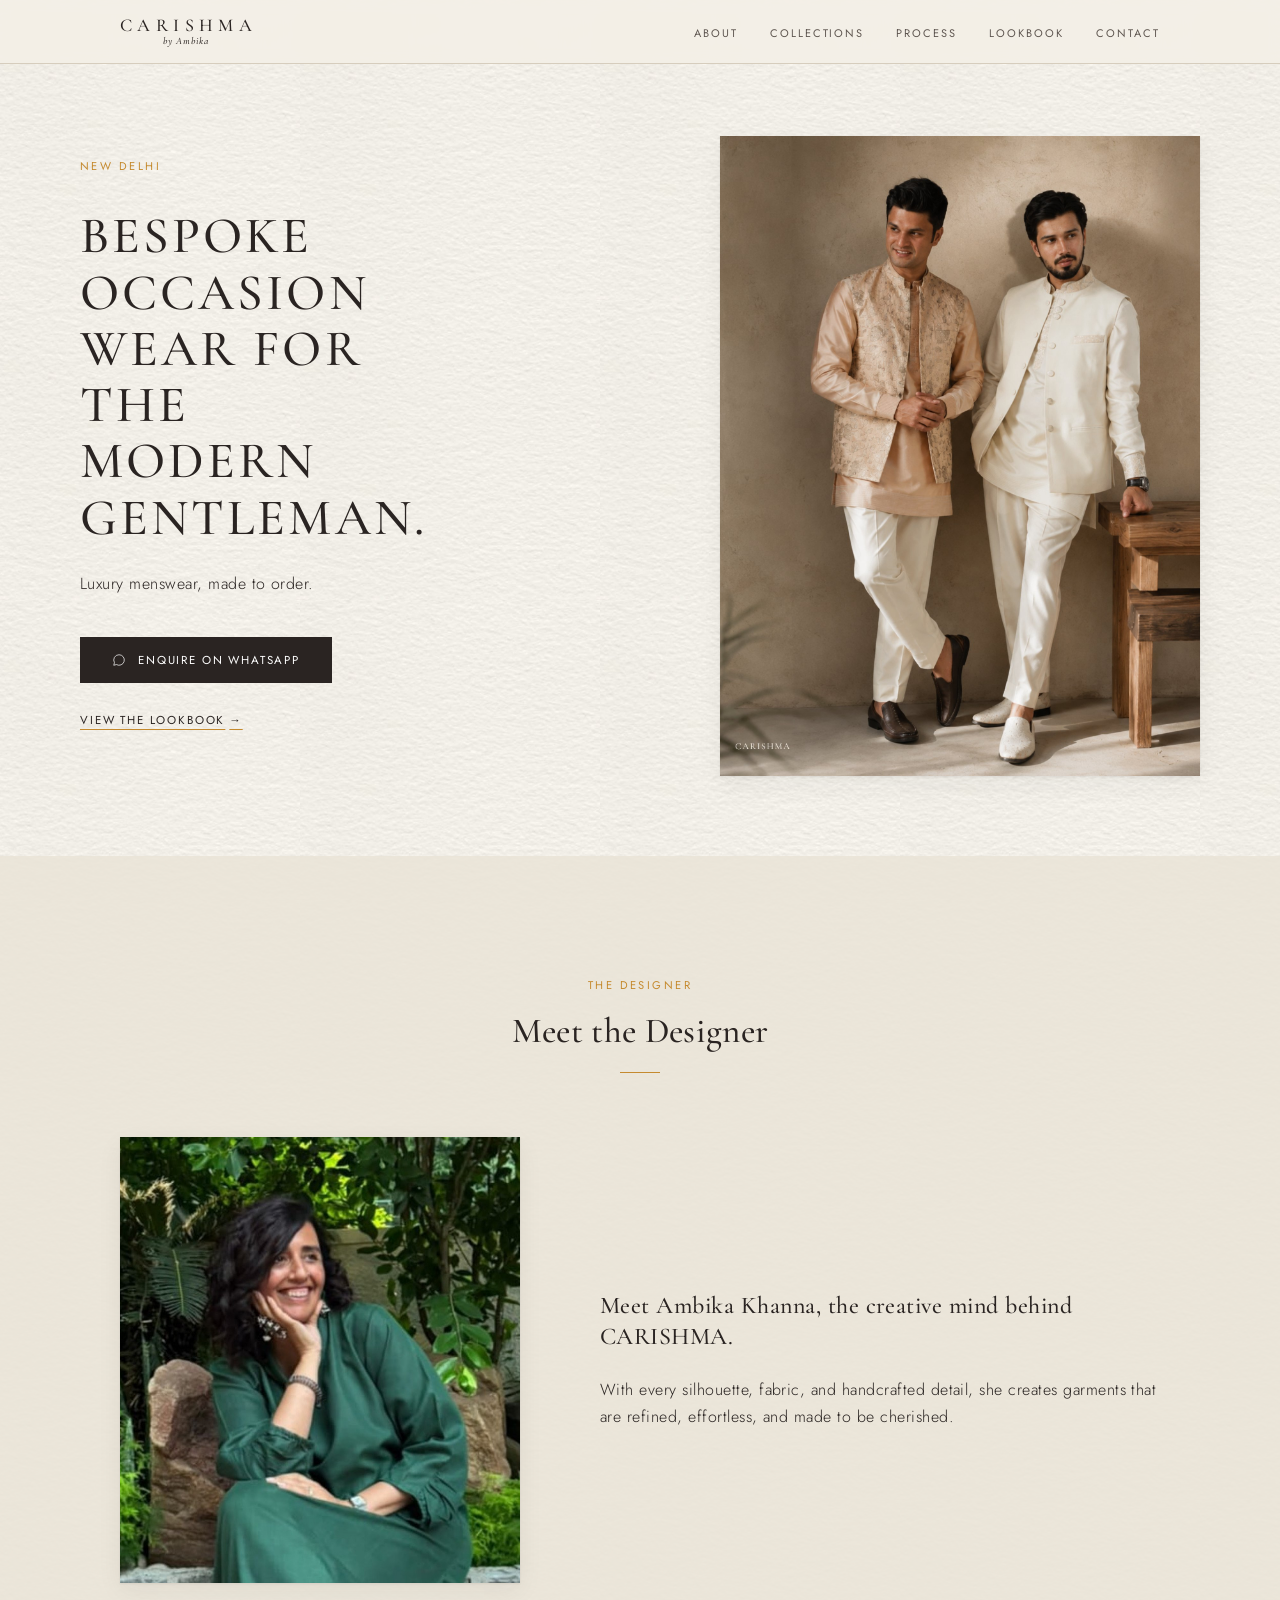
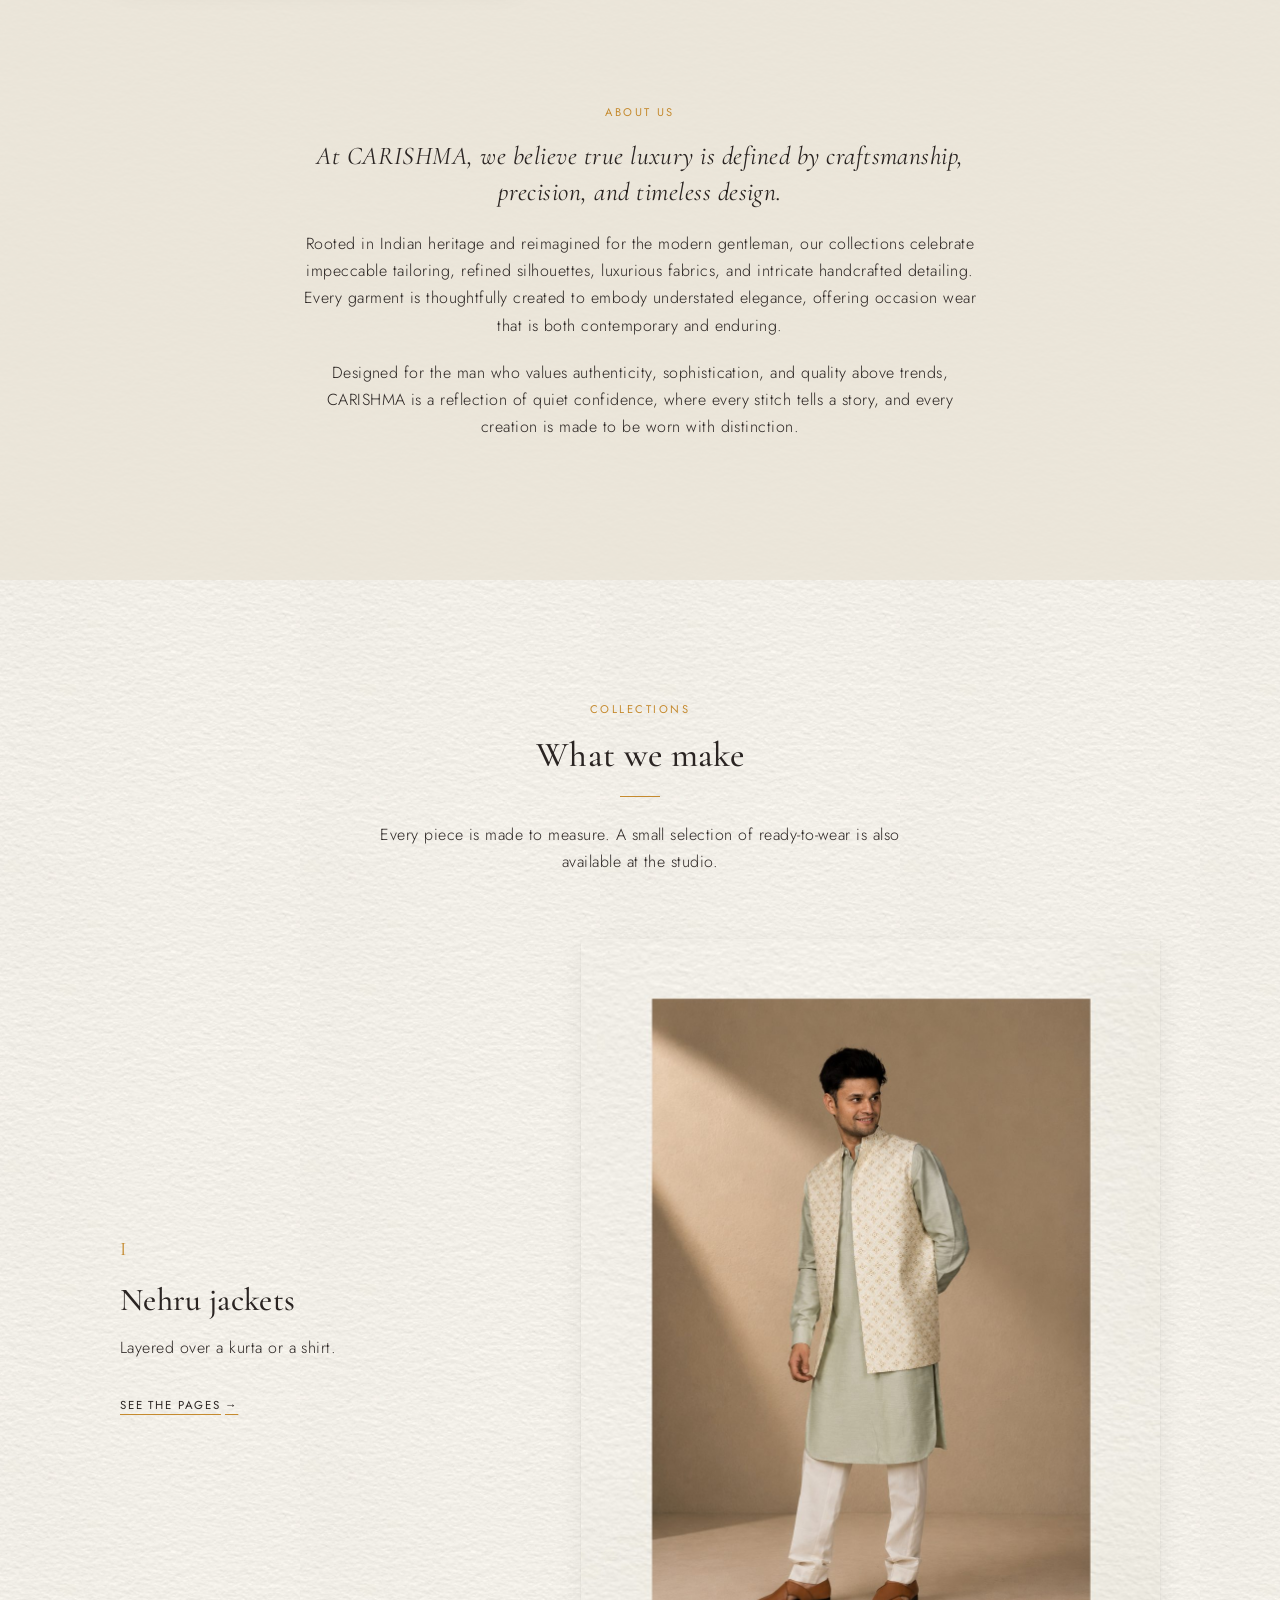
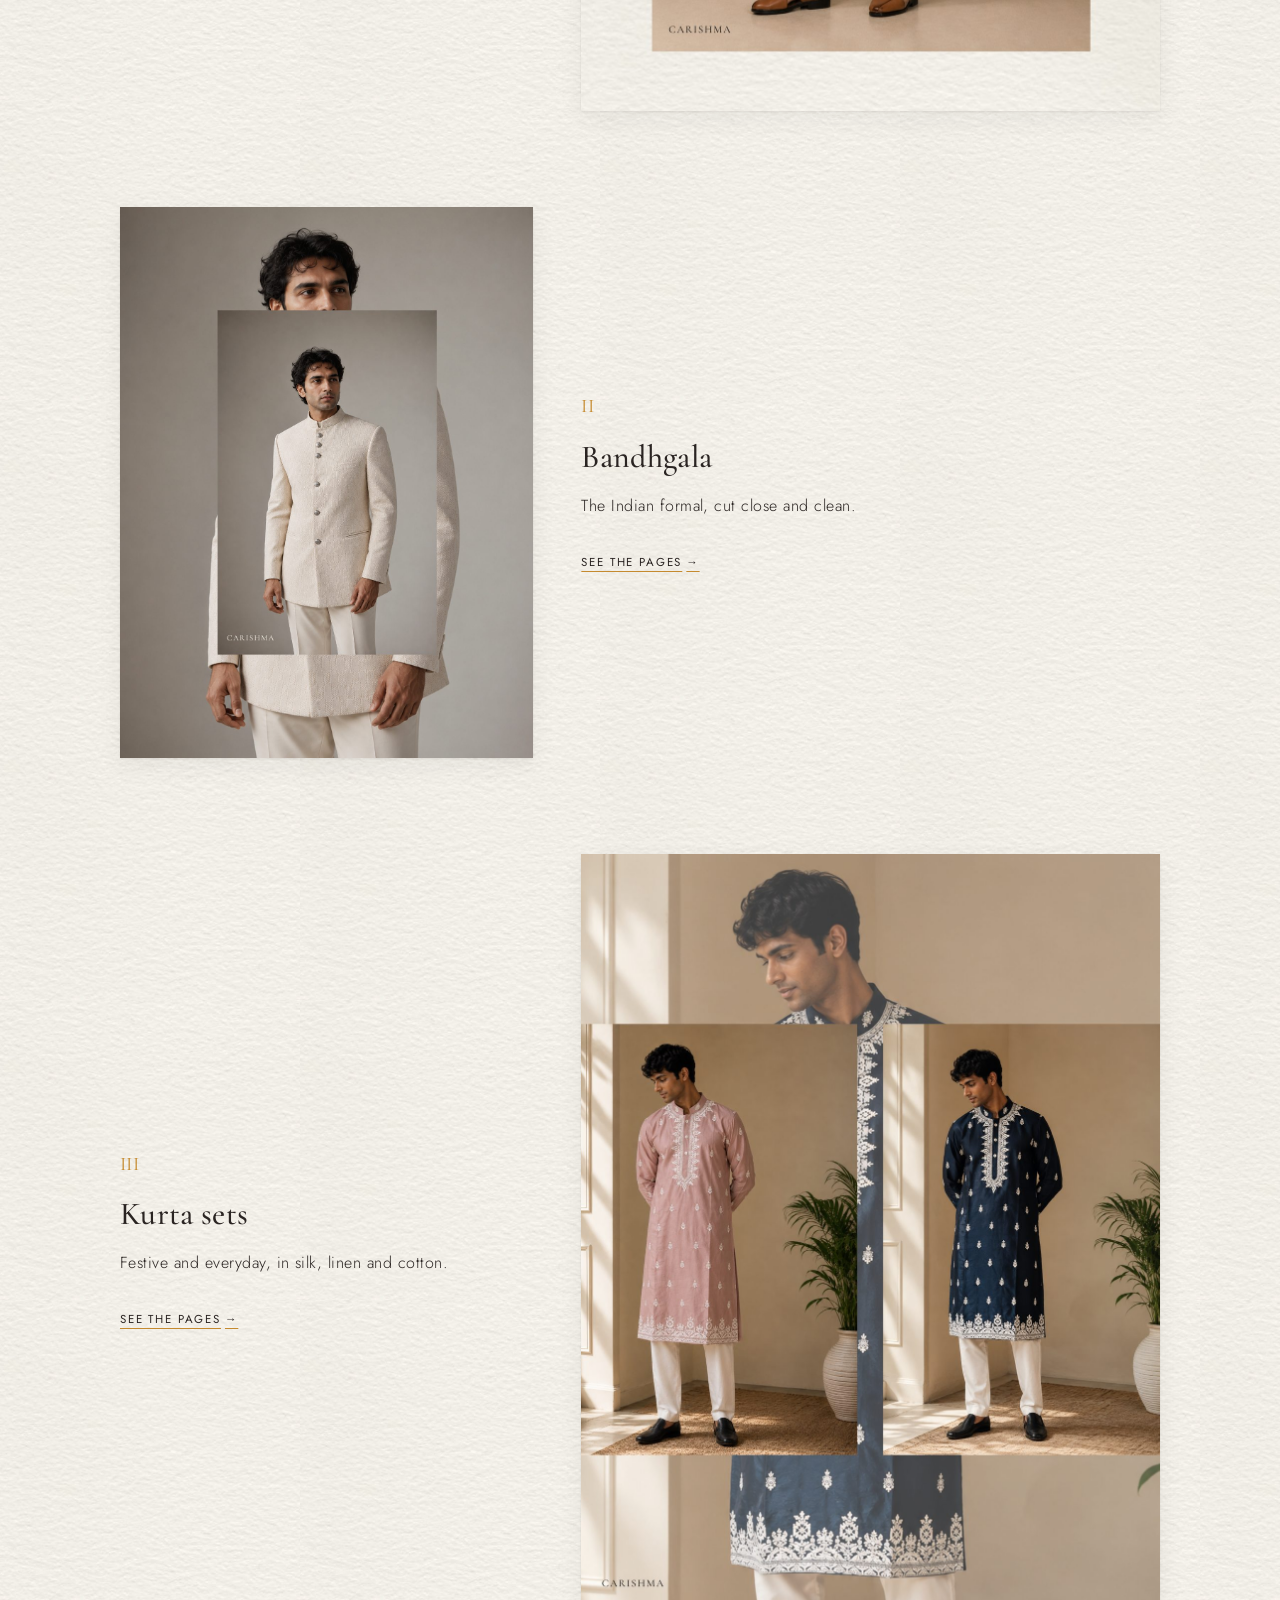
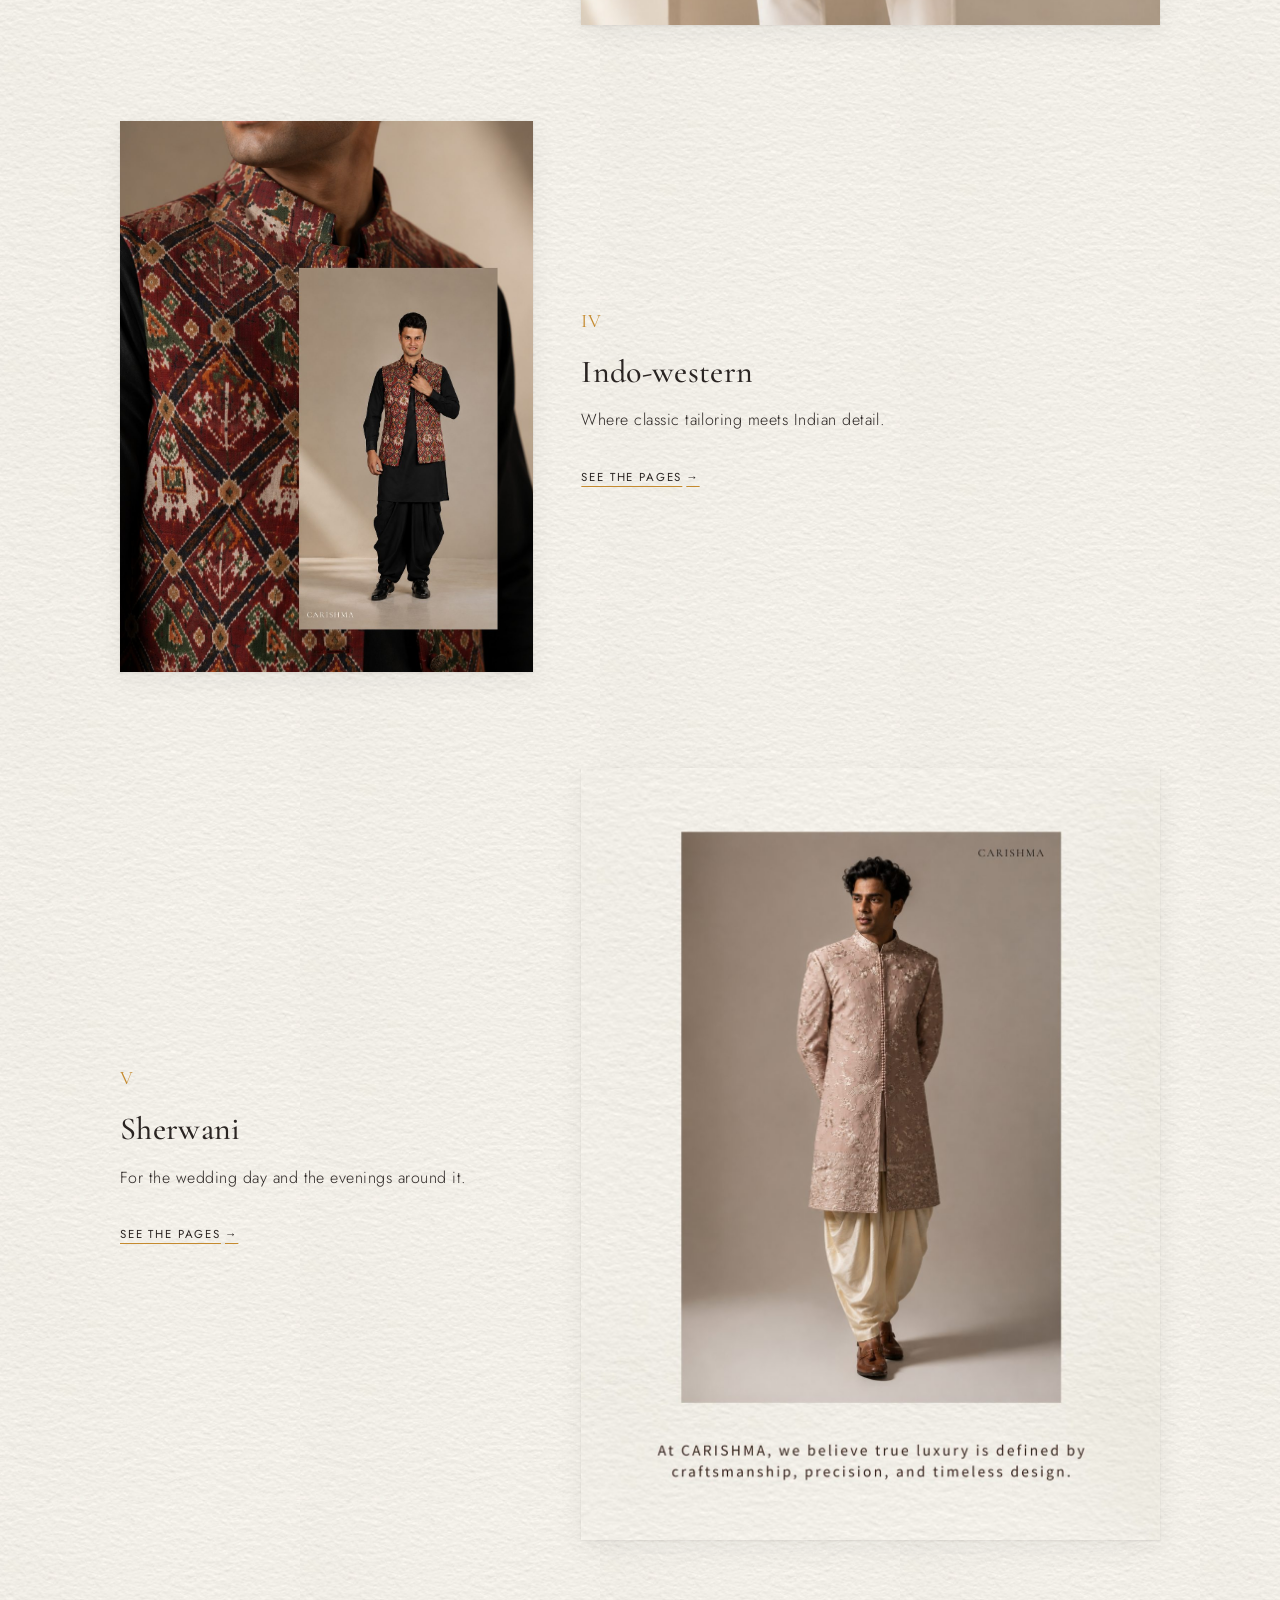
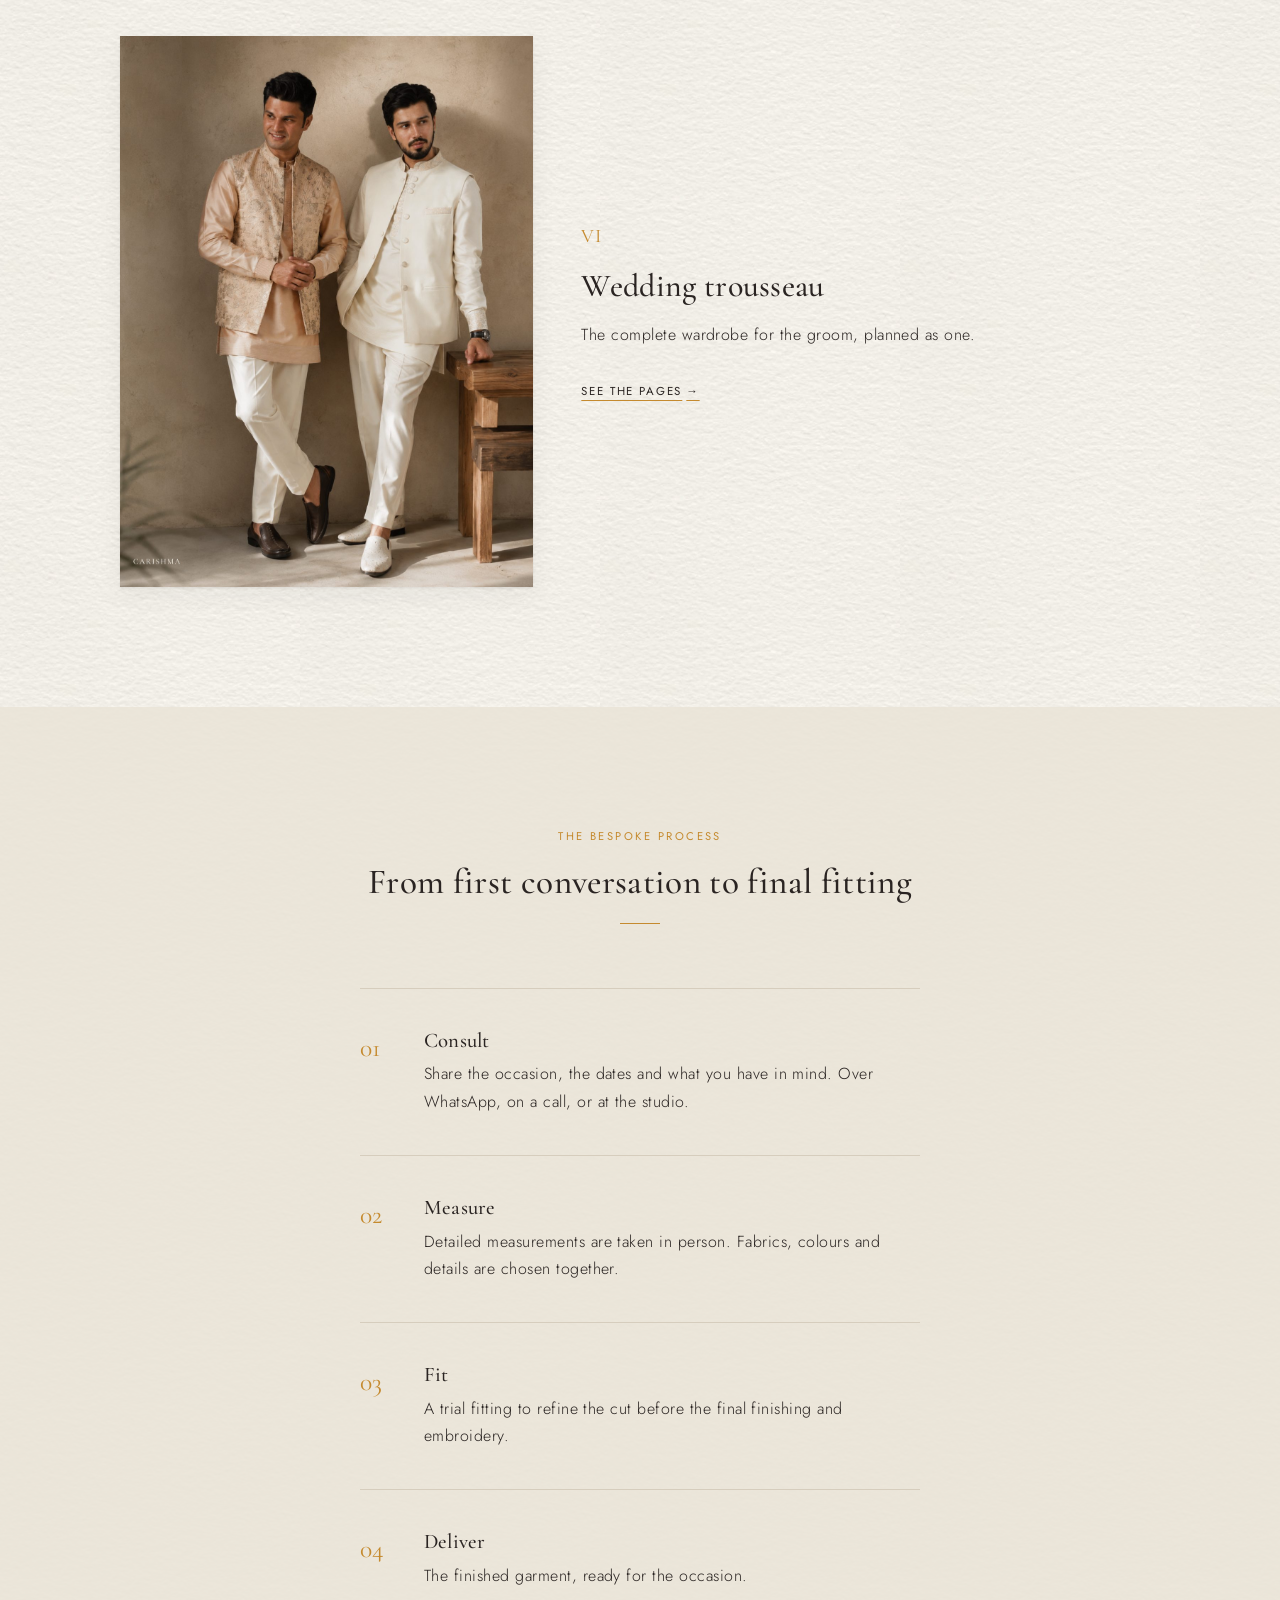
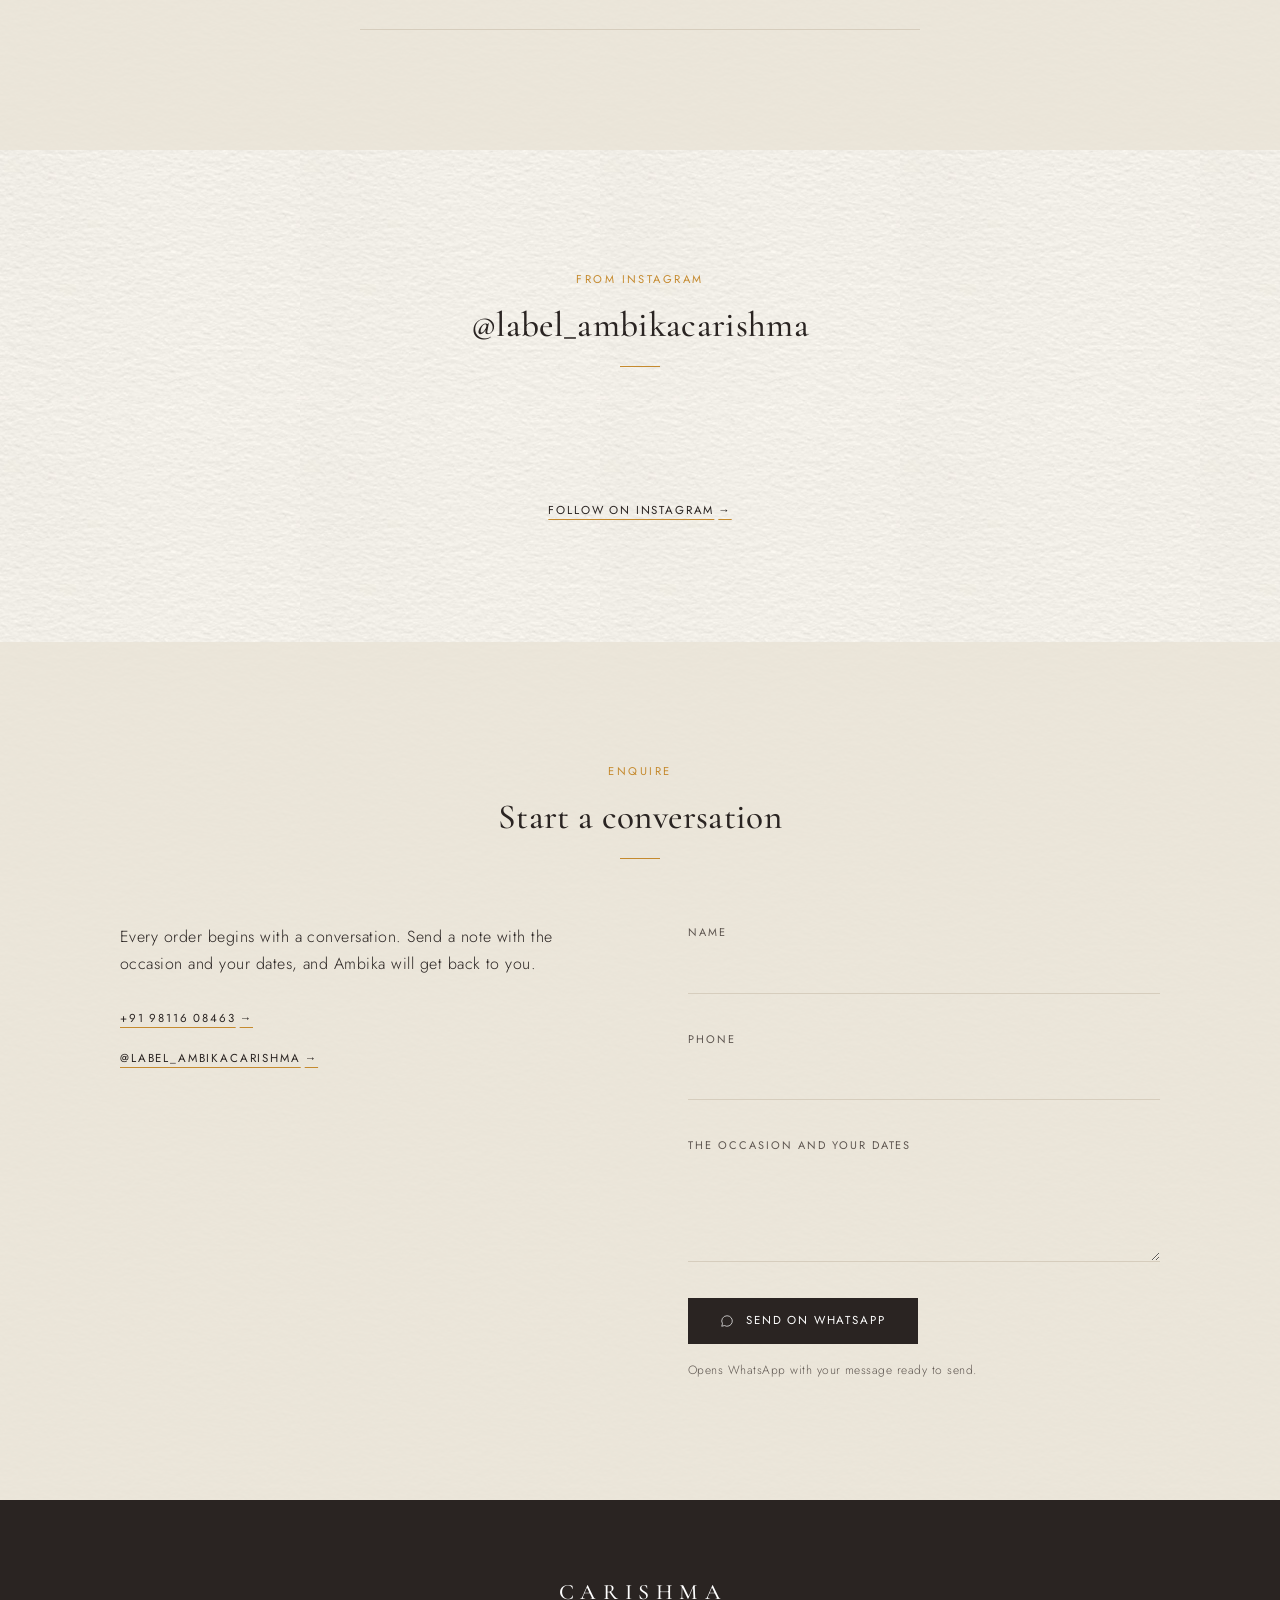
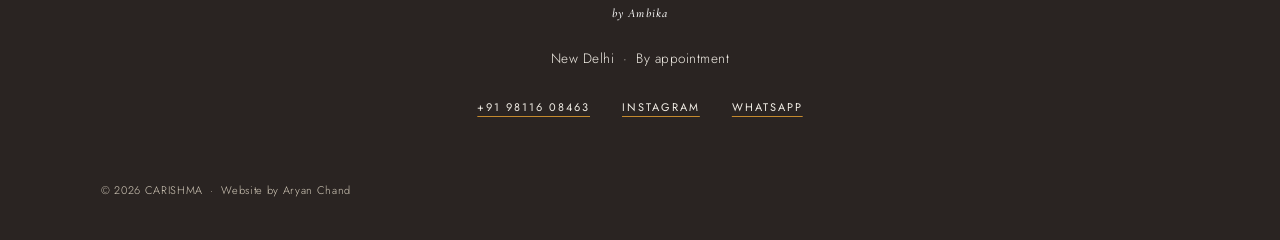
==== index.html @ bf67cc85 "Build CARISHMA site: home, wedding catalogue lookbook, styles, scripts and assets" ====
<!DOCTYPE html>
<html lang="en">
<head>
  <meta charset="UTF-8">
  <meta name="viewport" content="width=device-width, initial-scale=1">
  <title>CARISHMA | Bespoke Indian menswear, New Delhi</title>
  <meta name="description" content="CARISHMA by Ambika Khanna. Bespoke occasion wear for the modern gentleman, made to order in New Delhi. Sherwanis, bandhgalas, kurta sets, Nehru jackets and wedding trousseau.">
  <link rel="icon" type="image/svg+xml" href="assets/favicon.svg">
  <link rel="preconnect" href="https://fonts.googleapis.com">
  <link rel="preconnect" href="https://fonts.gstatic.com" crossorigin>
  <link href="https://fonts.googleapis.com/css2?family=Cormorant+Garamond:ital,wght@0,400;0,500;1,400;1,500&family=Jost:wght@300;400;500&display=swap" rel="stylesheet">
  <link rel="stylesheet" href="css/style.css">
</head>
<body>

  <a class="skip-link" href="#main">Skip to content</a>

  <header id="site-header">
    <div class="container header__inner">
      <a class="wordmark header__wordmark" href="index.html" aria-label="CARISHMA by Ambika, home">
        <span class="wordmark__name">Carishma</span>
        <span class="wordmark__by">by Ambika</span>
      </a>
      <button class="nav__toggle" type="button" aria-expanded="false" aria-controls="nav-menu">Menu</button>
      <nav id="nav-menu" aria-label="Site">
        <ul class="nav__list">
          <li><a href="#about">About</a></li>
          <li><a href="#collections">Collections</a></li>
          <li><a href="#process">Process</a></li>
          <li><a href="lookbook.html">Lookbook</a></li>
          <li><a href="#enquire">Contact</a></li>
        </ul>
      </nav>
    </div>
  </header>

  <main id="main">

    <!-- Hero -->
    <section id="top" class="container hero">
      <div class="hero__text">
        <span class="label hero__label">New Delhi</span>
        <h1>Bespoke occasion wear for the modern gentleman.</h1>
        <p class="hero__sub">Luxury menswear, made to order.</p>
        <div class="hero__actions">
          <a class="btn" href="https://wa.me/919811608463?text=Hello%20Ambika%2C%20I%27d%20like%20to%20enquire%20about%20a%20bespoke%20order." target="_blank" rel="noopener">
            <svg viewBox="0 0 24 24" aria-hidden="true"><path d="M12 3a9 9 0 0 0-7.8 13.5L3 21l4.6-1.2A9 9 0 1 0 12 3z"/></svg>
            Enquire on WhatsApp
          </a>
          <a class="link" href="lookbook.html">View the lookbook</a>
        </div>
      </div>
      <div class="hero__figure">
        <div class="frame">
          <img src="assets/hero-candidate-12.jpg" width="1545" height="2000" alt="Two men in ivory and beige bandhgala sets against a plaster wall" fetchpriority="high">
        </div>
      </div>
    </section>

    <!-- About -->
    <section id="about" class="section section--alt">
      <div class="container">
        <div class="section__head" data-reveal>
          <span class="label">The Designer</span>
          <h2>Meet the Designer</h2>
        </div>
        <div class="about" data-reveal>
          <div class="frame about__portrait">
            <img src="assets/designer.jpg" width="787" height="879" alt="Ambika Khanna, designer and founder of CARISHMA">
          </div>
          <div class="about__text">
            <p class="about__lead">Meet Ambika Khanna, the creative mind behind CARISHMA.</p>
            <p>With every silhouette, fabric, and handcrafted detail, she creates garments that are refined, effortless, and made to be cherished.</p>
          </div>
        </div>
        <div class="about-us" data-reveal>
          <span class="label">About Us</span>
          <p class="motto">At CARISHMA, we believe true luxury is defined by craftsmanship, precision, and timeless design.</p>
          <p>Rooted in Indian heritage and reimagined for the modern gentleman, our collections celebrate impeccable tailoring, refined silhouettes, luxurious fabrics, and intricate handcrafted detailing. Every garment is thoughtfully created to embody understated elegance, offering occasion wear that is both contemporary and enduring.</p>
          <p>Designed for the man who values authenticity, sophistication, and quality above trends, CARISHMA is a reflection of quiet confidence, where every stitch tells a story, and every creation is made to be worn with distinction.</p>
        </div>
      </div>
    </section>

    <!-- Collections -->
    <section id="collections" class="section">
      <div class="container">
        <div class="section__head" data-reveal>
          <span class="label">Collections</span>
          <h2>What we make</h2>
          <p>Every piece is made to measure. A small selection of ready-to-wear is also available at the studio.</p>
        </div>
        <div class="collections">

          <article class="collection" data-reveal>
            <div class="collection__text">
              <span class="collection__numeral" aria-hidden="true">I</span>
              <h3>Nehru jackets</h3>
              <p>Layered over a kurta or a shirt.</p>
              <a class="link" href="lookbook.html#page-21">See the pages</a>
            </div>
            <a class="collection__figure frame" href="lookbook.html#page-21" tabindex="-1" aria-hidden="true">
              <img src="assets/catalogue/page-21.jpg" srcset="assets/catalogue/page-21-sm.jpg 600w, assets/catalogue/page-21.jpg 1200w" sizes="(max-width: 720px) 100vw, 640px" width="1200" height="1553" alt="Ivory printed Nehru jacket over sage kurta" loading="lazy">
            </a>
          </article>

          <article class="collection" data-reveal>
            <div class="collection__text">
              <span class="collection__numeral" aria-hidden="true">II</span>
              <h3>Bandhgala</h3>
              <p>The Indian formal, cut close and clean.</p>
              <a class="link" href="lookbook.html#page-04">See the pages</a>
            </div>
            <a class="collection__figure frame" href="lookbook.html#page-04" tabindex="-1" aria-hidden="true">
              <img src="assets/catalogue/page-04.jpg" srcset="assets/catalogue/page-04-sm.jpg 600w, assets/catalogue/page-04.jpg 1200w" sizes="(max-width: 720px) 100vw, 640px" width="1200" height="1553" alt="Ivory textured bandhgala with ivory trousers" loading="lazy">
            </a>
          </article>

          <article class="collection" data-reveal>
            <div class="collection__text">
              <span class="collection__numeral" aria-hidden="true">III</span>
              <h3>Kurta sets</h3>
              <p>Festive and everyday, in silk, linen and cotton.</p>
              <a class="link" href="lookbook.html#page-20">See the pages</a>
            </div>
            <a class="collection__figure frame" href="lookbook.html#page-20" tabindex="-1" aria-hidden="true">
              <img src="assets/catalogue/page-20.jpg" srcset="assets/catalogue/page-20-sm.jpg 600w, assets/catalogue/page-20.jpg 1200w" sizes="(max-width: 720px) 100vw, 640px" width="1200" height="1553" alt="Rose and navy kurtas with white threadwork embroidery" loading="lazy">
            </a>
          </article>

          <article class="collection" data-reveal>
            <div class="collection__text">
              <span class="collection__numeral" aria-hidden="true">IV</span>
              <h3>Indo-western</h3>
              <p>Where classic tailoring meets Indian detail.</p>
              <a class="link" href="lookbook.html#page-08">See the pages</a>
            </div>
            <a class="collection__figure frame" href="lookbook.html#page-08" tabindex="-1" aria-hidden="true">
              <img src="assets/catalogue/page-08.jpg" srcset="assets/catalogue/page-08-sm.jpg 600w, assets/catalogue/page-08.jpg 1200w" sizes="(max-width: 720px) 100vw, 640px" width="1200" height="1553" alt="Red Patola-print Nehru jacket over black kurta and dhoti" loading="lazy">
            </a>
          </article>

          <article class="collection" data-reveal>
            <div class="collection__text">
              <span class="collection__numeral" aria-hidden="true">V</span>
              <h3>Sherwani</h3>
              <p>For the wedding day and the evenings around it.</p>
              <a class="link" href="lookbook.html#page-31">See the pages</a>
            </div>
            <a class="collection__figure frame" href="lookbook.html#page-31" tabindex="-1" aria-hidden="true">
              <img src="assets/catalogue/page-31.jpg" srcset="assets/catalogue/page-31-sm.jpg 600w, assets/catalogue/page-31.jpg 1200w" sizes="(max-width: 720px) 100vw, 640px" width="1200" height="1553" alt="Rose pink embroidered sherwani with ivory dhoti" loading="lazy">
            </a>
          </article>

          <article class="collection" data-reveal>
            <div class="collection__text">
              <span class="collection__numeral" aria-hidden="true">VI</span>
              <h3>Wedding trousseau</h3>
              <p>The complete wardrobe for the groom, planned as one.</p>
              <a class="link" href="lookbook.html#page-10">See the pages</a>
            </div>
            <a class="collection__figure frame" href="lookbook.html#page-10" tabindex="-1" aria-hidden="true">
              <img src="assets/catalogue/page-10.jpg" srcset="assets/catalogue/page-10-sm.jpg 600w, assets/catalogue/page-10.jpg 1200w" sizes="(max-width: 720px) 100vw, 640px" width="1200" height="1553" alt="Two men in beige and ivory bandhgala and Nehru jacket sets" loading="lazy">
            </a>
          </article>

        </div>
      </div>
    </section>

    <!-- Process -->
    <section id="process" class="section section--alt">
      <div class="container">
        <div class="section__head" data-reveal>
          <span class="label">The Bespoke Process</span>
          <h2>From first conversation to final fitting</h2>
        </div>
        <ol class="process" data-reveal>
          <li class="step">
            <span class="step__numeral" aria-hidden="true">01</span>
            <div>
              <h3>Consult</h3>
              <p>Share the occasion, the dates and what you have in mind. Over WhatsApp, on a call, or at the studio.</p>
            </div>
          </li>
          <li class="step">
            <span class="step__numeral" aria-hidden="true">02</span>
            <div>
              <h3>Measure</h3>
              <p>Detailed measurements are taken in person. Fabrics, colours and details are chosen together.</p>
            </div>
          </li>
          <li class="step">
            <span class="step__numeral" aria-hidden="true">03</span>
            <div>
              <h3>Fit</h3>
              <p>A trial fitting to refine the cut before the final finishing and embroidery.</p>
            </div>
          </li>
          <li class="step">
            <span class="step__numeral" aria-hidden="true">04</span>
            <div>
              <h3>Deliver</h3>
              <p>The finished garment, ready for the occasion.</p>
            </div>
          </li>
        </ol>
        <!-- Lead time line, pending confirmation from the owner.
             Restore once she confirms the timing, or replace with her own.
        <p class="process__note" data-reveal>Wedding orders are best started two to three months ahead.</p>
        -->
      </div>
    </section>

    <!-- From Instagram -->
    <section id="instagram" class="section">
      <div class="container">
        <div class="section__head" data-reveal>
          <span class="label">From Instagram</span>
          <h2 class="instagram__handle"><a href="https://www.instagram.com/label_ambikacarishma/" target="_blank" rel="noopener">@label_ambikacarishma</a></h2>
        </div>
        <div class="ig-grid" data-reveal>
          <!-- Post embeds, pending the owner's choice of three posts.
               Replace POST_URL_1 to POST_URL_3 with the post links and
               uncomment. The embed script loads on scroll from js/main.js.
          <div class="ig-card">
            <blockquote class="instagram-media" data-instgrm-permalink="POST_URL_1" data-instgrm-version="14">
              <a href="POST_URL_1" target="_blank" rel="noopener">View this post on Instagram</a>
            </blockquote>
          </div>
          <div class="ig-card">
            <blockquote class="instagram-media" data-instgrm-permalink="POST_URL_2" data-instgrm-version="14">
              <a href="POST_URL_2" target="_blank" rel="noopener">View this post on Instagram</a>
            </blockquote>
          </div>
          <div class="ig-card">
            <blockquote class="instagram-media" data-instgrm-permalink="POST_URL_3" data-instgrm-version="14">
              <a href="POST_URL_3" target="_blank" rel="noopener">View this post on Instagram</a>
            </blockquote>
          </div>
          -->
        </div>
        <div class="instagram__follow" data-reveal>
          <a class="link" href="https://www.instagram.com/label_ambikacarishma/" target="_blank" rel="noopener">Follow on Instagram</a>
        </div>
      </div>
    </section>

    <!-- Contact -->
    <section id="enquire" class="section section--alt">
      <div class="container">
        <div class="section__head" data-reveal>
          <span class="label">Enquire</span>
          <h2>Start a conversation</h2>
        </div>
        <div class="contact" data-reveal>
          <div class="contact__text">
            <p>Every order begins with a conversation. Send a note with the occasion and your dates, and Ambika will get back to you.</p>
            <div class="contact__links">
              <a class="link" href="tel:+919811608463">+91 98116 08463</a>
              <a class="link" href="https://www.instagram.com/label_ambikacarishma/" target="_blank" rel="noopener">@label_ambikacarishma</a>
            </div>
          </div>
          <form id="enquiry-form" class="form" novalidate>
            <div class="field">
              <label for="name">Name</label>
              <input type="text" id="name" name="name" autocomplete="name" aria-describedby="name-error">
              <span class="field__error" id="name-error">Please add your name.</span>
            </div>
            <div class="field">
              <label for="phone">Phone</label>
              <input type="tel" id="phone" name="phone" autocomplete="tel" aria-describedby="phone-error">
              <span class="field__error" id="phone-error">Please add a number we can reach you on.</span>
            </div>
            <div class="field">
              <label for="message">The occasion and your dates</label>
              <textarea id="message" name="message" rows="3"></textarea>
            </div>
            <button class="btn" type="submit">
              <svg viewBox="0 0 24 24" aria-hidden="true"><path d="M12 3a9 9 0 0 0-7.8 13.5L3 21l4.6-1.2A9 9 0 1 0 12 3z"/></svg>
              Send on WhatsApp
            </button>
            <p class="form__helper">Opens WhatsApp with your message ready to send.</p>
          </form>
        </div>
      </div>
    </section>

  </main>

  <footer id="contact" class="site-footer">
    <a class="wordmark" href="index.html" aria-label="CARISHMA by Ambika, home">
      <span class="wordmark__name">Carishma</span>
      <span class="wordmark__by">by Ambika</span>
    </a>
    <p class="footer__line">New Delhi &nbsp;&middot;&nbsp; By appointment</p>
    <div class="footer__links">
      <a href="tel:+919811608463">+91 98116 08463</a>
      <a href="https://www.instagram.com/label_ambikacarishma/" target="_blank" rel="noopener">Instagram</a>
      <a href="https://wa.me/919811608463?text=Hello%20Ambika%2C%20I%27d%20like%20to%20enquire%20about%20a%20bespoke%20order." target="_blank" rel="noopener">WhatsApp</a>
    </div>
    <p class="footer__small">&copy; 2026 CARISHMA &nbsp;&middot;&nbsp; Website by Aryan Chand</p>
  </footer>

  <div class="enquire-bar">
    <a class="link" href="https://wa.me/919811608463?text=Hello%20Ambika%2C%20I%27d%20like%20to%20enquire%20about%20a%20bespoke%20order." target="_blank" rel="noopener">Enquire on WhatsApp</a>
  </div>

  <script src="js/main.js"></script>
</body>
</html>
---- css/style.css ----
/* ==========================================================================
   CARISHMA
   Stylesheet order: custom properties, reset, element base styles, layout
   utilities, header and nav, buttons and links, hero, about, collections,
   process, instagram, contact form, footer, mobile enquiry bar, gallery,
   lightbox, reveal, media query.
   ========================================================================== */


/* 1. Custom properties
   ------------------------------------------------------------------------ */
:root {
  --paper:    #F3EFE7;
  --paper-2:  #EAE4D8;
  --line:     #D6CDBD;
  --ink:      #2A2422;
  --ink-soft: #5E5650;
  --ochre:    #C58A2E;
  --sage:     #8E9B7F;
  --white:    #FFFFFF;

  --font-display: "Cormorant Garamond", Georgia, "Times New Roman", serif;
  --font-body:    "Jost", "Helvetica Neue", Arial, sans-serif;

  --shadow-sheet: 0 1px 2px rgba(42, 36, 34, .08), 0 8px 24px rgba(42, 36, 34, .06);

  --container: 1120px;
  --gutter:    40px;
  --section:   120px;
  --header-h:  64px;
}


/* 2. Reset
   ------------------------------------------------------------------------ */
*,
*::before,
*::after {
  box-sizing: border-box;
  margin: 0;
  padding: 0;
}

html {
  -webkit-text-size-adjust: 100%;
  scroll-behavior: smooth;
}

img {
  display: block;
  max-width: 100%;
  height: auto;
}

button,
input,
textarea {
  font: inherit;
  color: inherit;
  background: none;
  border: 0;
}

button {
  cursor: pointer;
}

ul,
ol {
  list-style: none;
}


/* 3. Element base styles
   ------------------------------------------------------------------------ */
body {
  font-family: var(--font-body);
  font-weight: 300;
  font-size: 1rem;
  line-height: 1.7;
  letter-spacing: .03em;
  color: var(--ink);
  background: var(--paper) url(../assets/paper-tile.jpg) repeat;
  background-size: 300px;
}

h1,
h2,
h3 {
  font-family: var(--font-display);
  font-weight: 500;
  line-height: 1.15;
  letter-spacing: .01em;
}

h2 {
  font-size: 2.2rem;
  text-align: center;
}

h2::after {
  content: "";
  display: block;
  width: 40px;
  height: 1px;
  margin: 20px auto 0;
  background: var(--ochre);
}

h3 {
  font-size: 1.3rem;
}

p {
  max-width: 62ch;
}

a {
  color: inherit;
  text-decoration: none;
}

em {
  font-family: var(--font-display);
  font-style: italic;
  font-size: 1.1em;
}

:focus-visible {
  outline: 1px solid var(--ochre);
  outline-offset: 4px;
}


/* 4. Layout utilities
   ------------------------------------------------------------------------ */
.container {
  width: 100%;
  max-width: var(--container);
  margin: 0 auto;
  padding: 0 var(--gutter);
}

.section {
  padding: var(--section) 0;
}

.section--alt {
  position: relative;
}

.section--alt::before {
  content: "";
  position: absolute;
  inset: 0;
  background: var(--paper-2);
  opacity: .85;
  z-index: -1;
}

.section__head {
  text-align: center;
  margin-bottom: 64px;
}

.section__head p {
  margin: 24px auto 0;
}

.label {
  display: block;
  font-family: var(--font-body);
  font-weight: 400;
  font-size: .7rem;
  text-transform: uppercase;
  letter-spacing: .22em;
  color: var(--ochre);
  margin-bottom: 16px;
}

.centered {
  text-align: center;
}

.skip-link {
  position: absolute;
  top: -100px;
  left: 16px;
  padding: 8px 16px;
  background: var(--ink);
  color: var(--white);
  font-size: .72rem;
  text-transform: uppercase;
  letter-spacing: .16em;
  z-index: 200;
}

.skip-link:focus {
  top: 16px;
}

.wordmark {
  display: inline-flex;
  flex-direction: column;
  align-items: center;
  font-family: var(--font-display);
  font-weight: 500;
  line-height: 1;
}

.wordmark__name {
  text-transform: uppercase;
  letter-spacing: .3em;
  margin-right: -.3em;
}

.wordmark__by {
  font-style: italic;
  font-size: .55em;
  letter-spacing: .1em;
  margin-top: .35em;
}


/* 5. Header and nav
   ------------------------------------------------------------------------ */
#site-header {
  position: sticky;
  top: 0;
  z-index: 50;
  height: var(--header-h);
  background: color-mix(in srgb, var(--paper) 92%, transparent);
  -webkit-backdrop-filter: blur(6px);
  backdrop-filter: blur(6px);
  border-bottom: 1px solid var(--line);
  transition: box-shadow 300ms ease;
}

#site-header.is-scrolled {
  box-shadow: 0 1px 2px rgba(42, 36, 34, .04);
}

.header__inner {
  height: 100%;
  display: flex;
  align-items: center;
  justify-content: space-between;
}

.header__wordmark {
  font-size: 18px;
}

.nav__list {
  display: flex;
  gap: 32px;
}

.nav__list a,
.nav__toggle {
  font-family: var(--font-body);
  font-weight: 400;
  font-size: 11px;
  text-transform: uppercase;
  letter-spacing: .18em;
  color: var(--ink-soft);
  transition: color 300ms ease;
}

.nav__list a:hover,
.nav__toggle:hover {
  color: var(--ink);
}

.nav__toggle {
  display: none;
  padding: 8px 0;
}


/* 6. Buttons and links
   ------------------------------------------------------------------------ */
.btn {
  display: inline-flex;
  align-items: center;
  gap: 12px;
  padding: 16px 32px;
  background: var(--ink);
  color: var(--white);
  font-family: var(--font-body);
  font-weight: 400;
  font-size: .72rem;
  text-transform: uppercase;
  letter-spacing: .16em;
  line-height: 1;
  transition: background 300ms ease;
}

.btn:hover {
  background: color-mix(in srgb, var(--ink) 85%, transparent);
}

.btn svg {
  width: 14px;
  height: 14px;
  fill: none;
  stroke: currentColor;
  stroke-width: 1.2;
}

.link {
  display: inline-flex;
  align-items: baseline;
  gap: 4px;
  font-family: var(--font-body);
  font-weight: 400;
  font-size: .72rem;
  text-transform: uppercase;
  letter-spacing: .16em;
  color: var(--ink);
  text-decoration: underline;
  text-decoration-color: var(--ochre);
  text-decoration-thickness: 1px;
  text-underline-offset: 5px;
  transition: text-decoration-color 300ms ease;
}

.link::after {
  content: "\2192";
  display: inline-block;
  font-weight: 300;
  transition: transform 300ms ease;
}

.link:hover {
  text-decoration-color: var(--ink);
}

.link:hover::after {
  transform: translateX(3px);
}

.frame {
  position: relative;
  aspect-ratio: 3 / 4;
  overflow: hidden;
  background: var(--paper-2);
  box-shadow: var(--shadow-sheet);
}

.frame img {
  width: 100%;
  height: 100%;
  object-fit: cover;
  transition: transform 800ms ease;
}

.frame:hover img {
  transform: scale(1.02);
}


/* 7. Hero
   ------------------------------------------------------------------------ */
.hero {
  min-height: 88svh;
  display: grid;
  grid-template-columns: 6fr 5fr;
  gap: 64px;
  align-items: center;
  padding: 48px 0 80px;
}

.hero__label {
  margin-bottom: 32px;
}

.hero h1 {
  font-size: 3.2rem;
  text-transform: uppercase;
  letter-spacing: .06em;
  line-height: 1.1;
  max-width: 14ch;
}

.hero__sub {
  margin-top: 24px;
  font-size: 1rem;
}

.hero__actions {
  margin-top: 40px;
  display: flex;
  flex-direction: column;
  align-items: flex-start;
  gap: 28px;
}

.hero__figure {
  margin-top: 24px;
}


/* 8. About
   ------------------------------------------------------------------------ */
.about {
  display: grid;
  grid-template-columns: 5fr 7fr;
  gap: 80px;
  align-items: center;
}

.about__portrait {
  aspect-ratio: 787 / 879;
}

.about__lead {
  font-family: var(--font-display);
  font-weight: 500;
  font-size: 1.5rem;
  line-height: 1.3;
  margin-bottom: 24px;
}

.about-us {
  max-width: 680px;
  margin: var(--section) auto 0;
  text-align: center;
}

.about-us p {
  margin: 0 auto 20px;
  max-width: none;
}

.motto {
  font-family: var(--font-display);
  font-style: italic;
  font-weight: 400;
  font-size: 1.6rem;
  line-height: 1.4;
  margin-bottom: 40px;
}


/* 9. Collections
   ------------------------------------------------------------------------ */
.collections {
  display: flex;
  flex-direction: column;
  gap: 96px;
}

.collection {
  display: grid;
  grid-template-columns: 5fr 7fr;
  gap: 48px;
  align-items: center;
}

.collection:nth-child(even) .collection__text {
  order: 2;
}

.collection__numeral {
  display: block;
  font-family: var(--font-display);
  font-weight: 400;
  font-size: 1.2rem;
  color: var(--ochre);
  margin-bottom: 16px;
}

.collection__text h3 {
  font-size: 2rem;
  margin-bottom: 16px;
}

.collection__text p {
  margin-bottom: 28px;
}

.collection__figure {
  display: block;
}


/* 10. Process
   ------------------------------------------------------------------------ */
.process {
  max-width: 560px;
  margin: 0 auto;
}

.step {
  display: grid;
  grid-template-columns: 64px 1fr;
  padding: 40px 0;
  border-top: 1px solid var(--line);
}

.step:last-child {
  border-bottom: 1px solid var(--line);
}

.step__numeral {
  font-family: var(--font-display);
  font-weight: 400;
  font-size: 1.6rem;
  line-height: 1;
  color: var(--ochre);
  padding-top: 6px;
}

.step h3 {
  margin-bottom: 8px;
}

.process__note {
  margin-top: 48px;
  text-align: center;
  font-family: var(--font-display);
  font-style: italic;
  font-size: 1.2rem;
}


/* 11. Instagram
   ------------------------------------------------------------------------ */
.ig-grid {
  display: grid;
  grid-template-columns: repeat(3, 1fr);
  gap: 32px;
}

.ig-grid:empty {
  display: none;
}

.ig-card {
  max-width: 100%;
  min-height: 400px;
  background: var(--paper-2);
  box-shadow: var(--shadow-sheet);
}

.ig-card blockquote {
  margin: 0;
}

.ig-card .instagram-media {
  min-width: 0;
}

.instagram__handle a {
  transition: color 300ms ease;
}

.instagram__handle a:hover {
  color: var(--ink-soft);
}

.instagram__follow {
  margin-top: 64px;
  text-align: center;
}


/* 12. Contact form
   ------------------------------------------------------------------------ */
.contact {
  display: grid;
  grid-template-columns: 1fr 1fr;
  gap: 96px;
  align-items: start;
}

.contact__links {
  margin-top: 32px;
  display: flex;
  flex-direction: column;
  align-items: flex-start;
  gap: 20px;
}

.field {
  display: flex;
  flex-direction: column;
  margin-bottom: 36px;
}

.field label {
  font-family: var(--font-body);
  font-weight: 400;
  font-size: 11px;
  text-transform: uppercase;
  letter-spacing: .18em;
  color: var(--ink-soft);
  margin-bottom: 4px;
}

.field input,
.field textarea {
  width: 100%;
  padding: 10px 0;
  background: transparent;
  border-bottom: 1px solid var(--line);
  border-radius: 0;
  font-weight: 300;
  transition: border-color 300ms ease;
}

.field textarea {
  min-height: 96px;
  resize: vertical;
}

.field input:focus,
.field textarea:focus {
  outline: none;
  border-bottom-color: var(--ochre);
}

.field__error {
  display: none;
  font-size: 12px;
  color: var(--ochre);
  margin-top: 8px;
}

.field.has-error .field__error {
  display: block;
}

.field.has-error input,
.field.has-error textarea {
  border-bottom-color: var(--ochre);
}

.form__helper {
  margin-top: 16px;
  font-size: 12px;
  color: var(--ink-soft);
}


/* 13. Footer
   ------------------------------------------------------------------------ */
.site-footer {
  background: var(--ink);
  color: var(--paper);
  text-align: center;
  padding: 80px var(--gutter) 40px;
}

.site-footer .wordmark {
  font-size: 22px;
  color: var(--white);
}

.footer__line {
  margin: 28px auto 0;
  font-size: .85rem;
  color: var(--paper);
}

.footer__links {
  display: flex;
  justify-content: center;
  flex-wrap: wrap;
  gap: 32px;
  margin-top: 28px;
}

.footer__links a {
  font-family: var(--font-body);
  font-weight: 400;
  font-size: 11px;
  text-transform: uppercase;
  letter-spacing: .18em;
  color: var(--paper);
  text-decoration: underline;
  text-decoration-color: var(--ochre);
  text-decoration-thickness: 1px;
  text-underline-offset: 5px;
  transition: text-decoration-color 300ms ease;
}

.footer__links a:hover {
  text-decoration-color: var(--white);
}

.footer__small {
  margin-top: 64px;
  font-size: 11px;
  letter-spacing: .06em;
  color: var(--line);
}


/* 14. Mobile enquiry bar
   ------------------------------------------------------------------------ */
.enquire-bar {
  display: none;
  position: fixed;
  left: 0;
  right: 0;
  bottom: 0;
  height: 44px;
  z-index: 40;
  align-items: center;
  justify-content: center;
  background: color-mix(in srgb, var(--paper) 95%, transparent);
  border-top: 1px solid var(--line);
}

body.menu-open .enquire-bar,
body.lightbox-open .enquire-bar {
  display: none;
}


/* 15. Gallery (lookbook)
   ------------------------------------------------------------------------ */
.lookbook-intro {
  padding-top: 80px;
  padding-bottom: 64px;
  text-align: center;
}

.lookbook-intro h1 {
  font-size: 2.2rem;
}

.lookbook-intro h1::after {
  content: "";
  display: block;
  width: 40px;
  height: 1px;
  margin: 20px auto 0;
  background: var(--ochre);
}

.lookbook-intro p {
  margin: 24px auto 32px;
}

.gallery {
  display: grid;
  grid-template-columns: repeat(3, 1fr);
  gap: 32px;
  align-items: start;
  padding-bottom: var(--section);
}

.page {
  scroll-margin-top: 90px;
}

.page:first-child {
  grid-column: span 2;
  grid-row: span 2;
}

.page__link {
  display: block;
  overflow: hidden;
  background: var(--paper-2);
  box-shadow: var(--shadow-sheet);
}

.page__link img {
  width: 100%;
  aspect-ratio: 1200 / 1553;
  transition: transform 800ms ease;
}

.page__link:hover img {
  transform: scale(1.02);
}

.cta-band {
  text-align: center;
}

.cta-band .motto {
  max-width: 680px;
  margin: 0 auto 32px;
}

.cta-band p {
  margin: 0 auto 32px;
}


/* 16. Lightbox
   ------------------------------------------------------------------------ */
.lightbox {
  position: fixed;
  inset: 0;
  z-index: 100;
  display: flex;
  align-items: center;
  justify-content: center;
  background: color-mix(in srgb, var(--paper) 96%, transparent);
}

.lightbox[hidden] {
  display: none;
}

.lightbox__img {
  max-width: min(90vw, 70vh);
  max-height: 88vh;
  width: auto;
  height: auto;
  box-shadow: var(--shadow-sheet);
}

.lightbox__btn {
  position: absolute;
  font-family: var(--font-body);
  font-weight: 400;
  font-size: 11px;
  text-transform: uppercase;
  letter-spacing: .18em;
  color: var(--ink-soft);
  padding: 12px;
  transition: color 300ms ease;
}

.lightbox__btn:hover {
  color: var(--ink);
}

.lightbox__close {
  top: 20px;
  right: 28px;
}

.lightbox__prev,
.lightbox__next {
  top: 50%;
  transform: translateY(-50%);
  font-family: var(--font-display);
  font-weight: 300;
  font-size: 2rem;
  letter-spacing: 0;
  padding: 24px;
}

.lightbox__prev {
  left: 20px;
}

.lightbox__next {
  right: 20px;
}

.lightbox__counter {
  position: absolute;
  bottom: 24px;
  left: 0;
  right: 0;
  text-align: center;
  font-size: 12px;
  letter-spacing: .12em;
  color: var(--ink-soft);
}

body.lightbox-open {
  overflow: hidden;
}


/* 17. Reveal on scroll
   ------------------------------------------------------------------------ */
.js [data-reveal] {
  opacity: 0;
  transform: translateY(16px);
  transition: opacity 600ms ease, transform 600ms ease;
}

.js [data-reveal].is-visible {
  opacity: 1;
  transform: none;
}

@media (prefers-reduced-motion: reduce) {
  html {
    scroll-behavior: auto;
  }

  .js [data-reveal] {
    opacity: 1;
    transform: none;
    transition: none;
  }

  .frame img,
  .page__link img,
  .link::after {
    transition: none;
  }
}


/* 18. Media query
   ------------------------------------------------------------------------ */
@media (max-width: 720px) {
  :root {
    --gutter: 24px;
    --section: 80px;
  }

  body {
    padding-bottom: 44px;
  }

  h2 {
    font-size: 1.8rem;
  }

  /* Nav */
  .nav__toggle {
    display: block;
  }

  #nav-menu {
    position: absolute;
    top: var(--header-h);
    left: 0;
    right: 0;
    max-height: 0;
    overflow: hidden;
    background: var(--paper);
    transition: max-height 400ms ease;
  }

  #nav-menu.is-open {
    max-height: 420px;
    border-bottom: 1px solid var(--line);
  }

  .nav__list {
    flex-direction: column;
    gap: 0;
    padding: 16px var(--gutter) 24px;
  }

  .nav__list a {
    display: block;
    padding: 12px 0;
    font-family: var(--font-display);
    font-weight: 400;
    font-size: 1.4rem;
    text-transform: none;
    letter-spacing: .02em;
    color: var(--ink);
  }

  /* Hero */
  .hero {
    grid-template-columns: 1fr;
    gap: 40px;
    min-height: 0;
    padding: 32px 0 var(--section);
  }

  .hero__figure {
    order: -1;
    margin-top: 0;
  }

  .hero h1 {
    font-size: 2.2rem;
  }

  .hero__label {
    margin-bottom: 20px;
  }

  /* About */
  .about {
    grid-template-columns: 1fr;
    gap: 40px;
  }

  /* Collections */
  .collections {
    gap: 64px;
  }

  .collection {
    grid-template-columns: 1fr;
    gap: 24px;
  }

  .collection:nth-child(even) .collection__text {
    order: 0;
  }

  .collection__figure {
    order: -1;
  }

  .collection__text h3 {
    font-size: 1.7rem;
  }

  /* Process */
  .step {
    grid-template-columns: 48px 1fr;
    padding: 32px 0;
  }

  /* Instagram */
  .ig-grid {
    grid-template-columns: 1fr;
  }

  /* Contact */
  .contact {
    grid-template-columns: 1fr;
    gap: 56px;
  }

  /* Footer */
  .footer__links {
    gap: 20px 28px;
  }

  /* Enquiry bar */
  .enquire-bar {
    display: flex;
  }

  /* Gallery */
  .gallery {
    grid-template-columns: repeat(2, 1fr);
    gap: 16px;
  }

  .page:first-child {
    grid-column: span 2;
    grid-row: auto;
  }

  .lookbook-intro {
    padding-top: 56px;
  }

  /* Lightbox */
  .lightbox__img {
    max-width: 86vw;
    max-height: 78vh;
  }

  .lightbox__prev,
  .lightbox__next {
    top: auto;
    bottom: 48px;
    transform: none;
  }

  .lightbox__counter {
    bottom: 64px;
  }
}
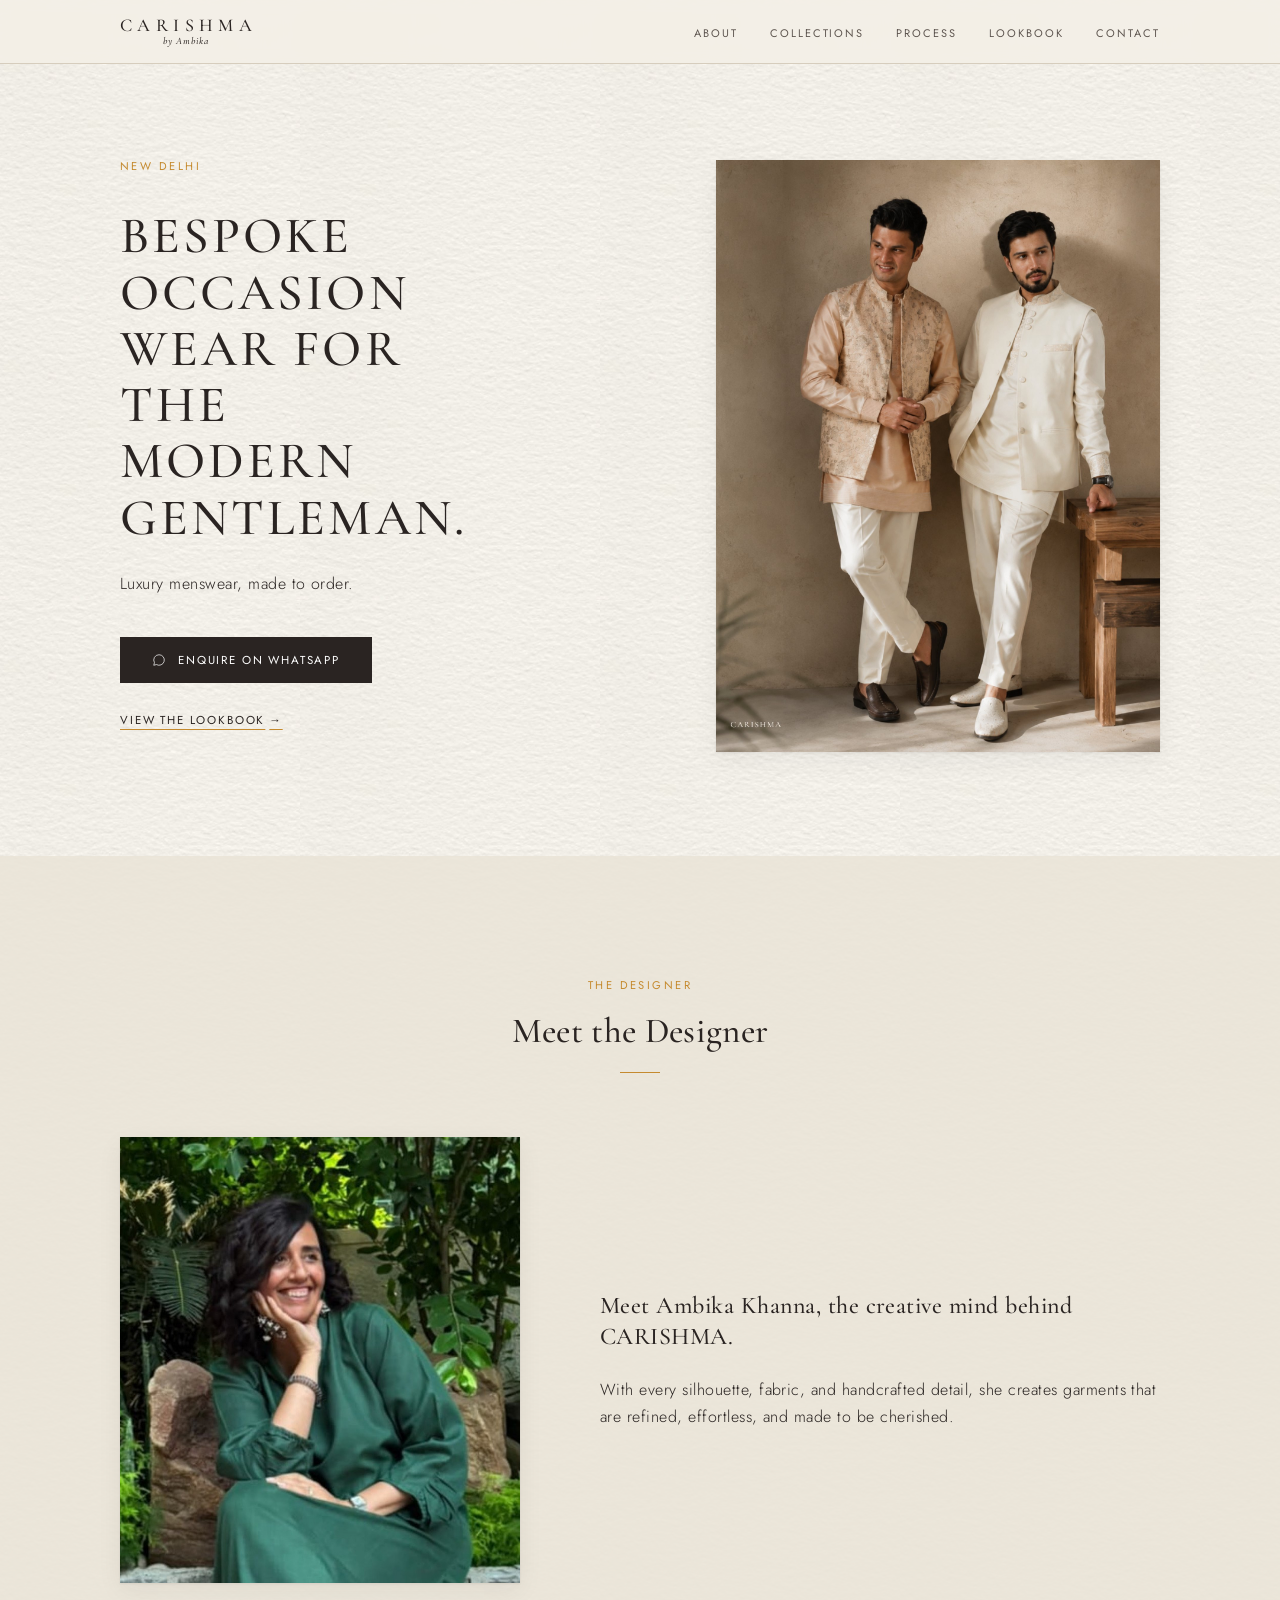
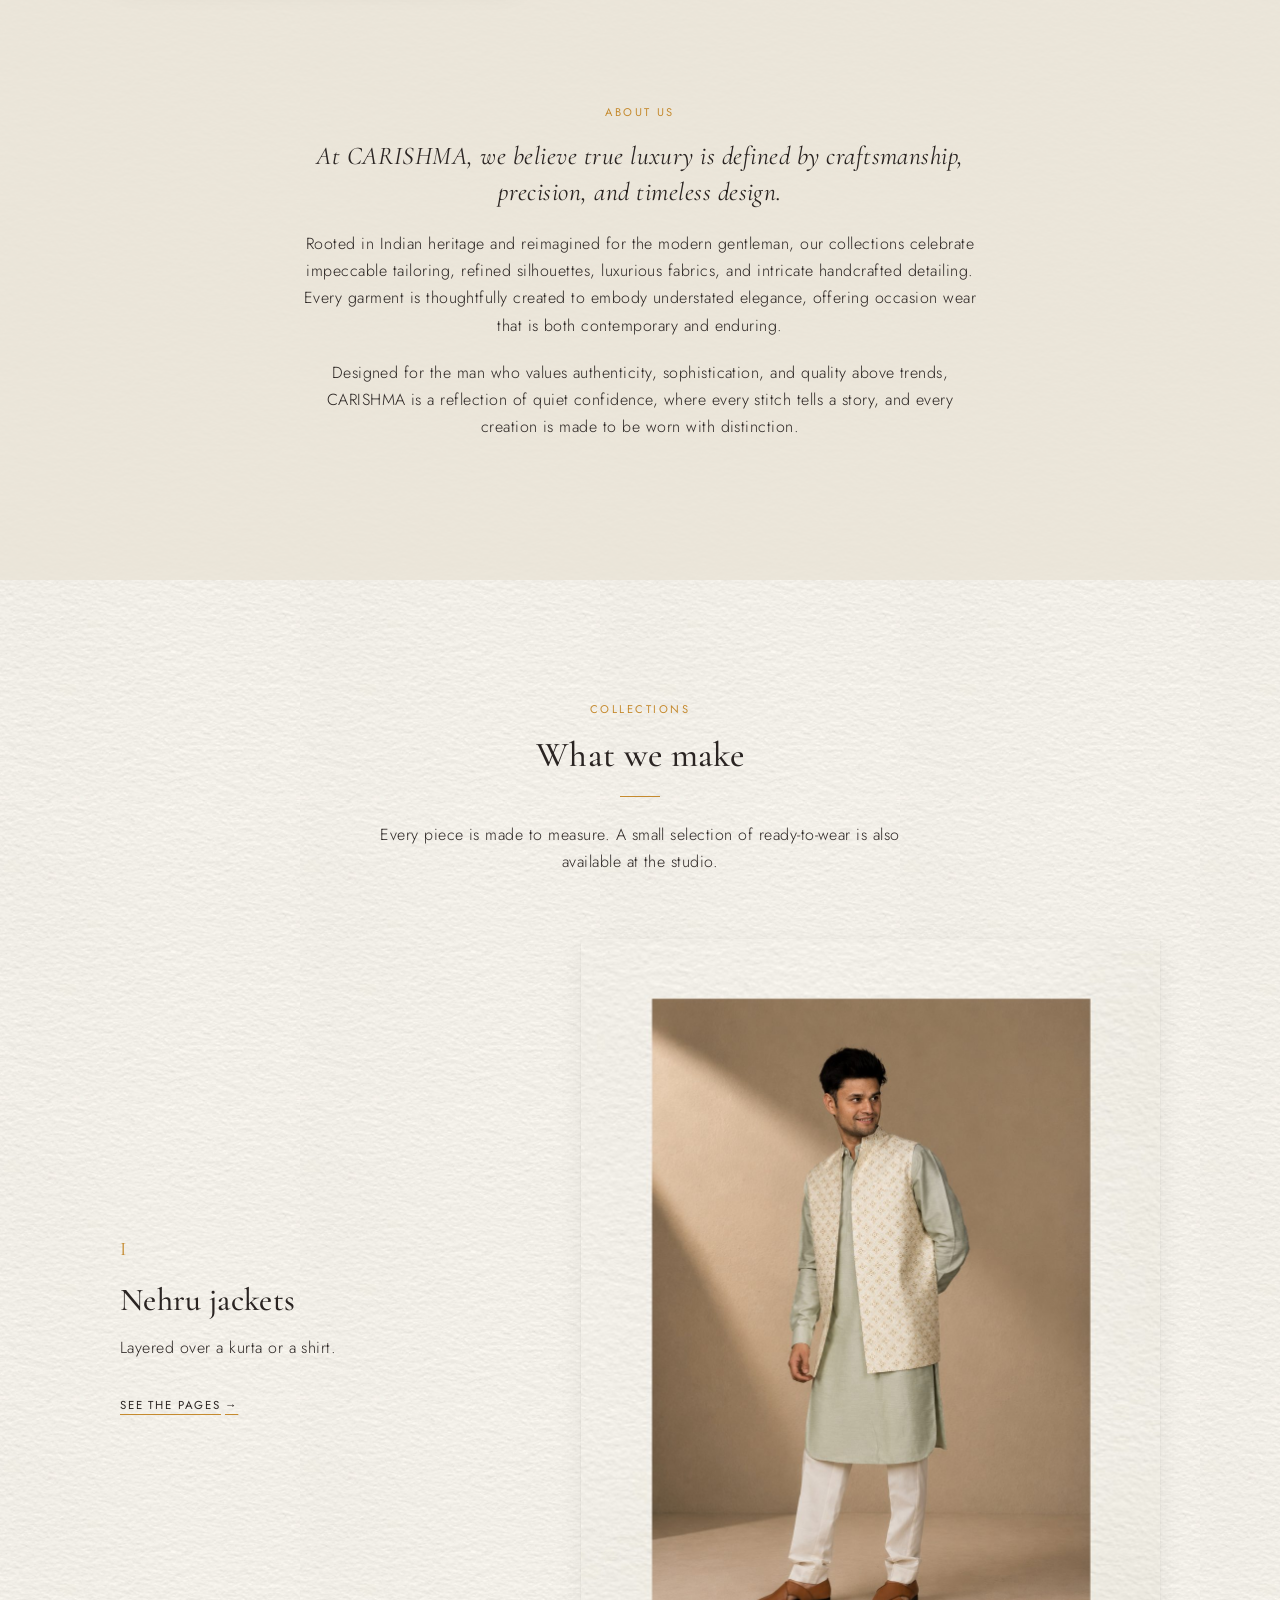
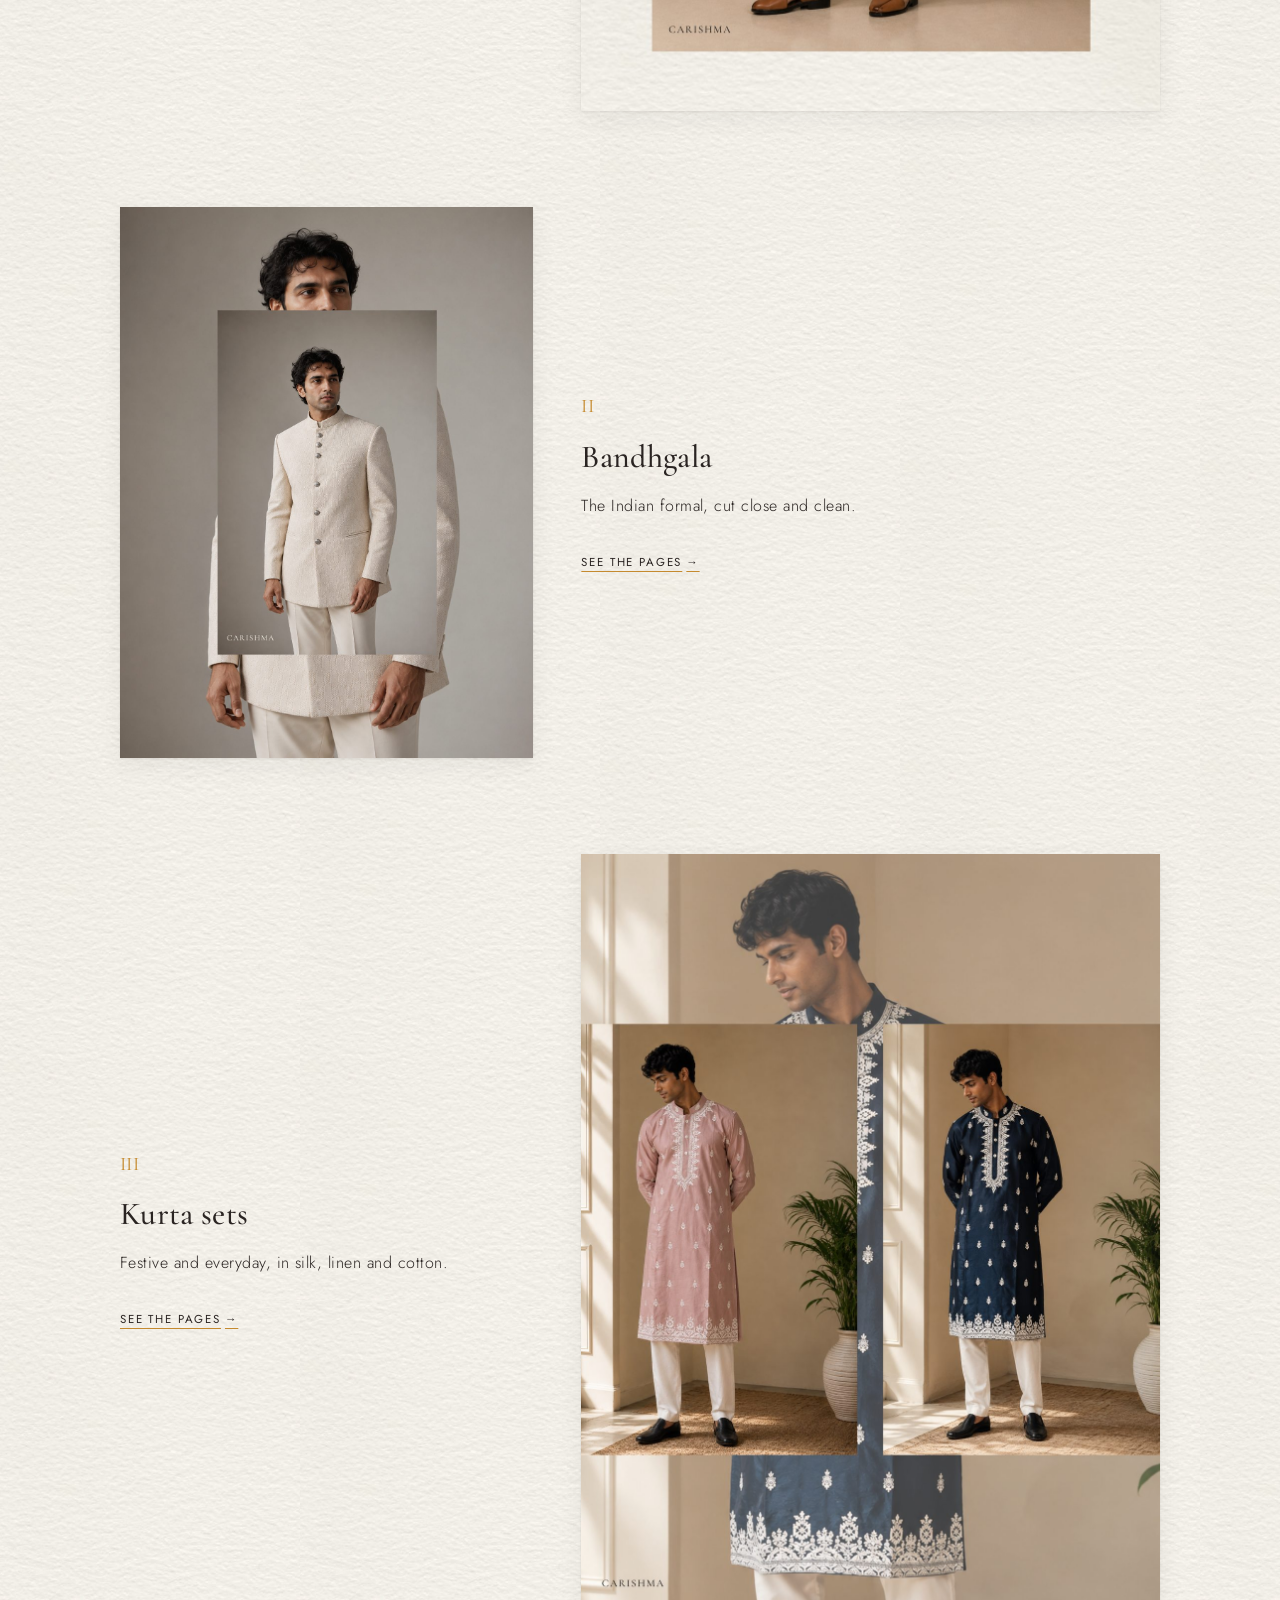
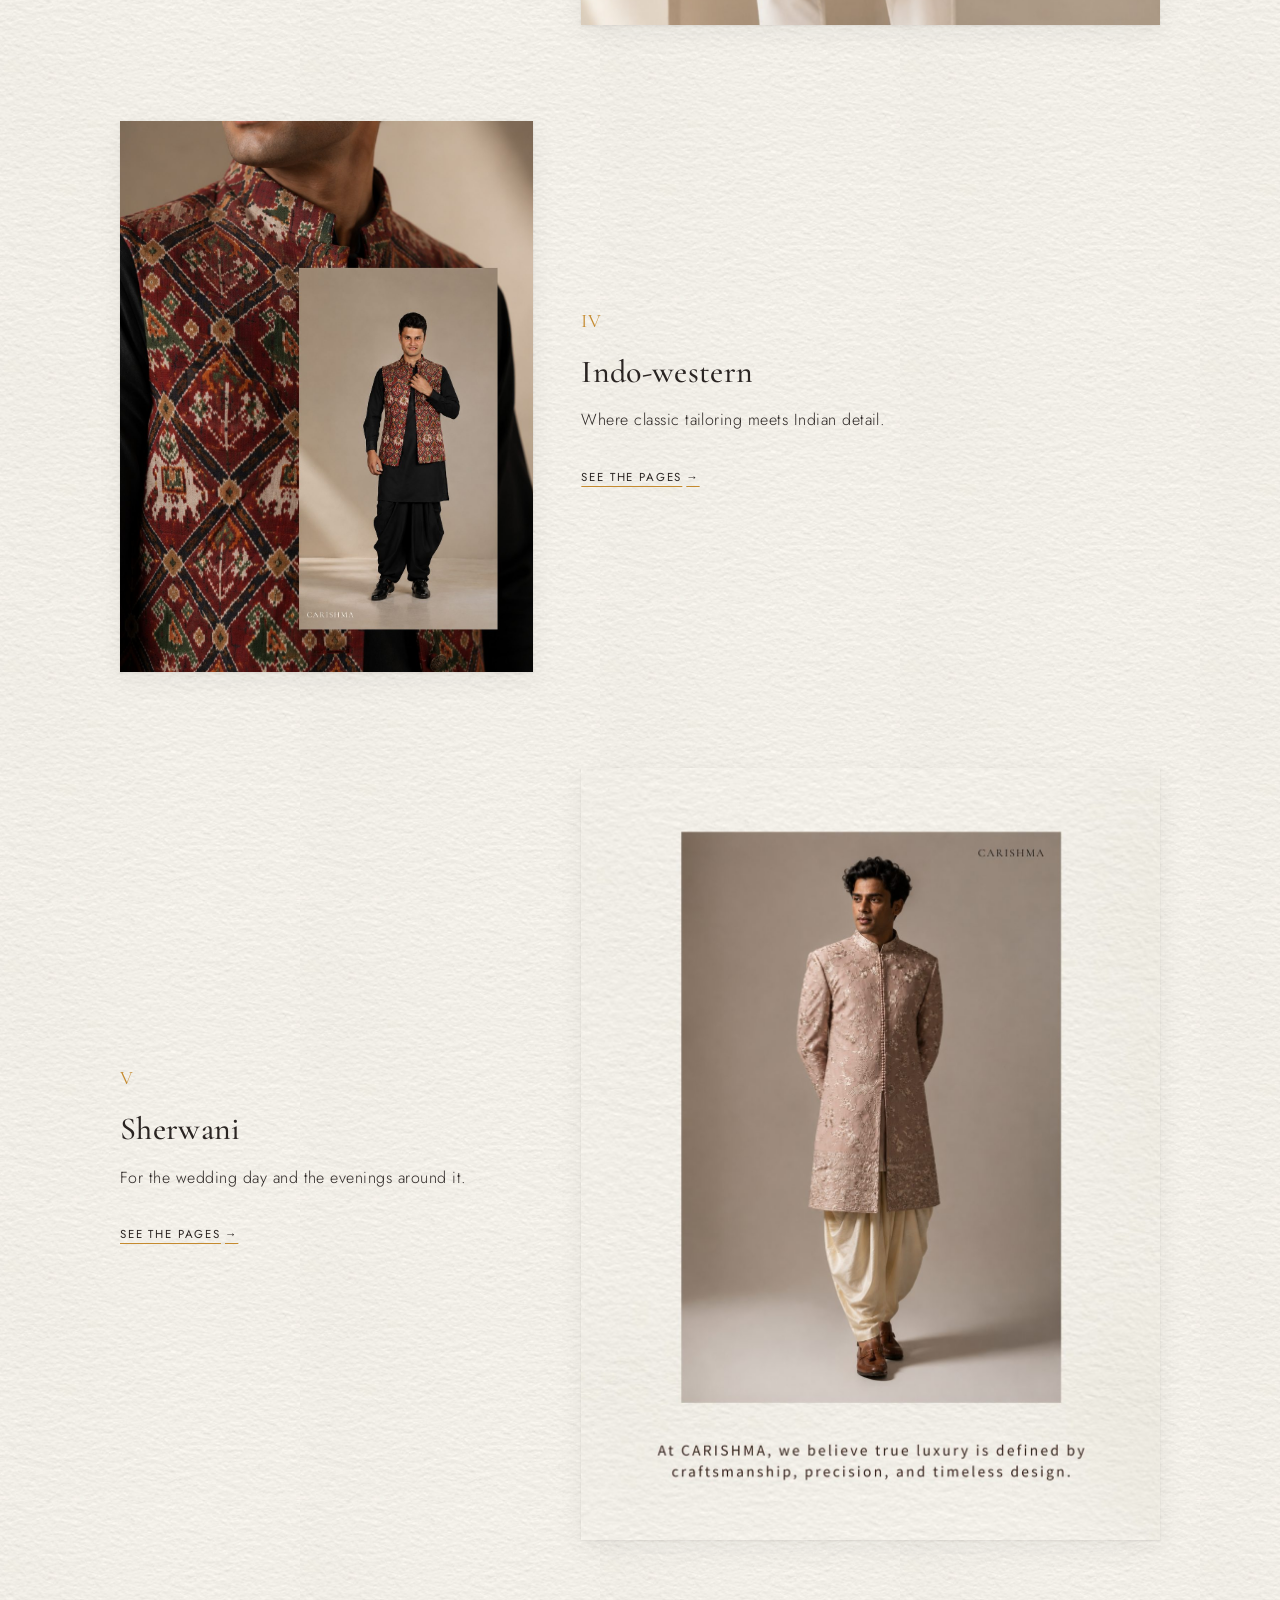
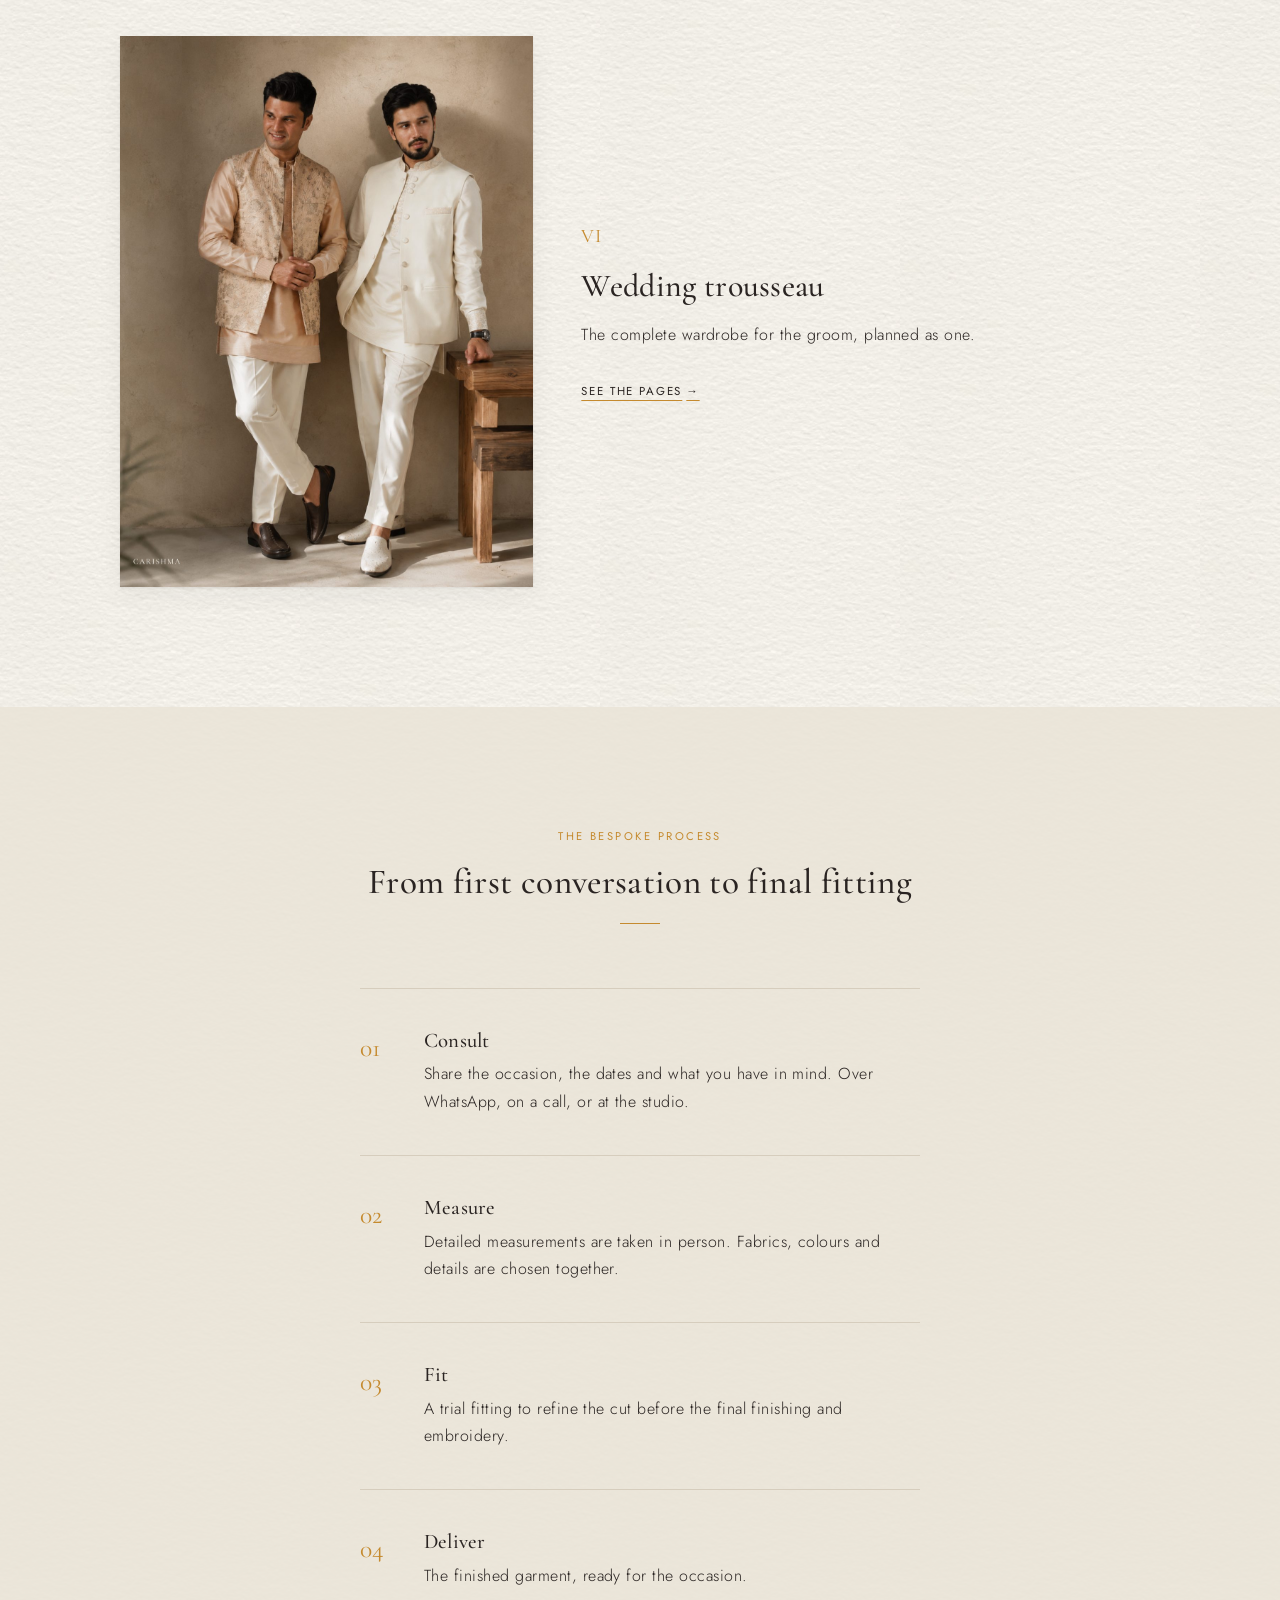
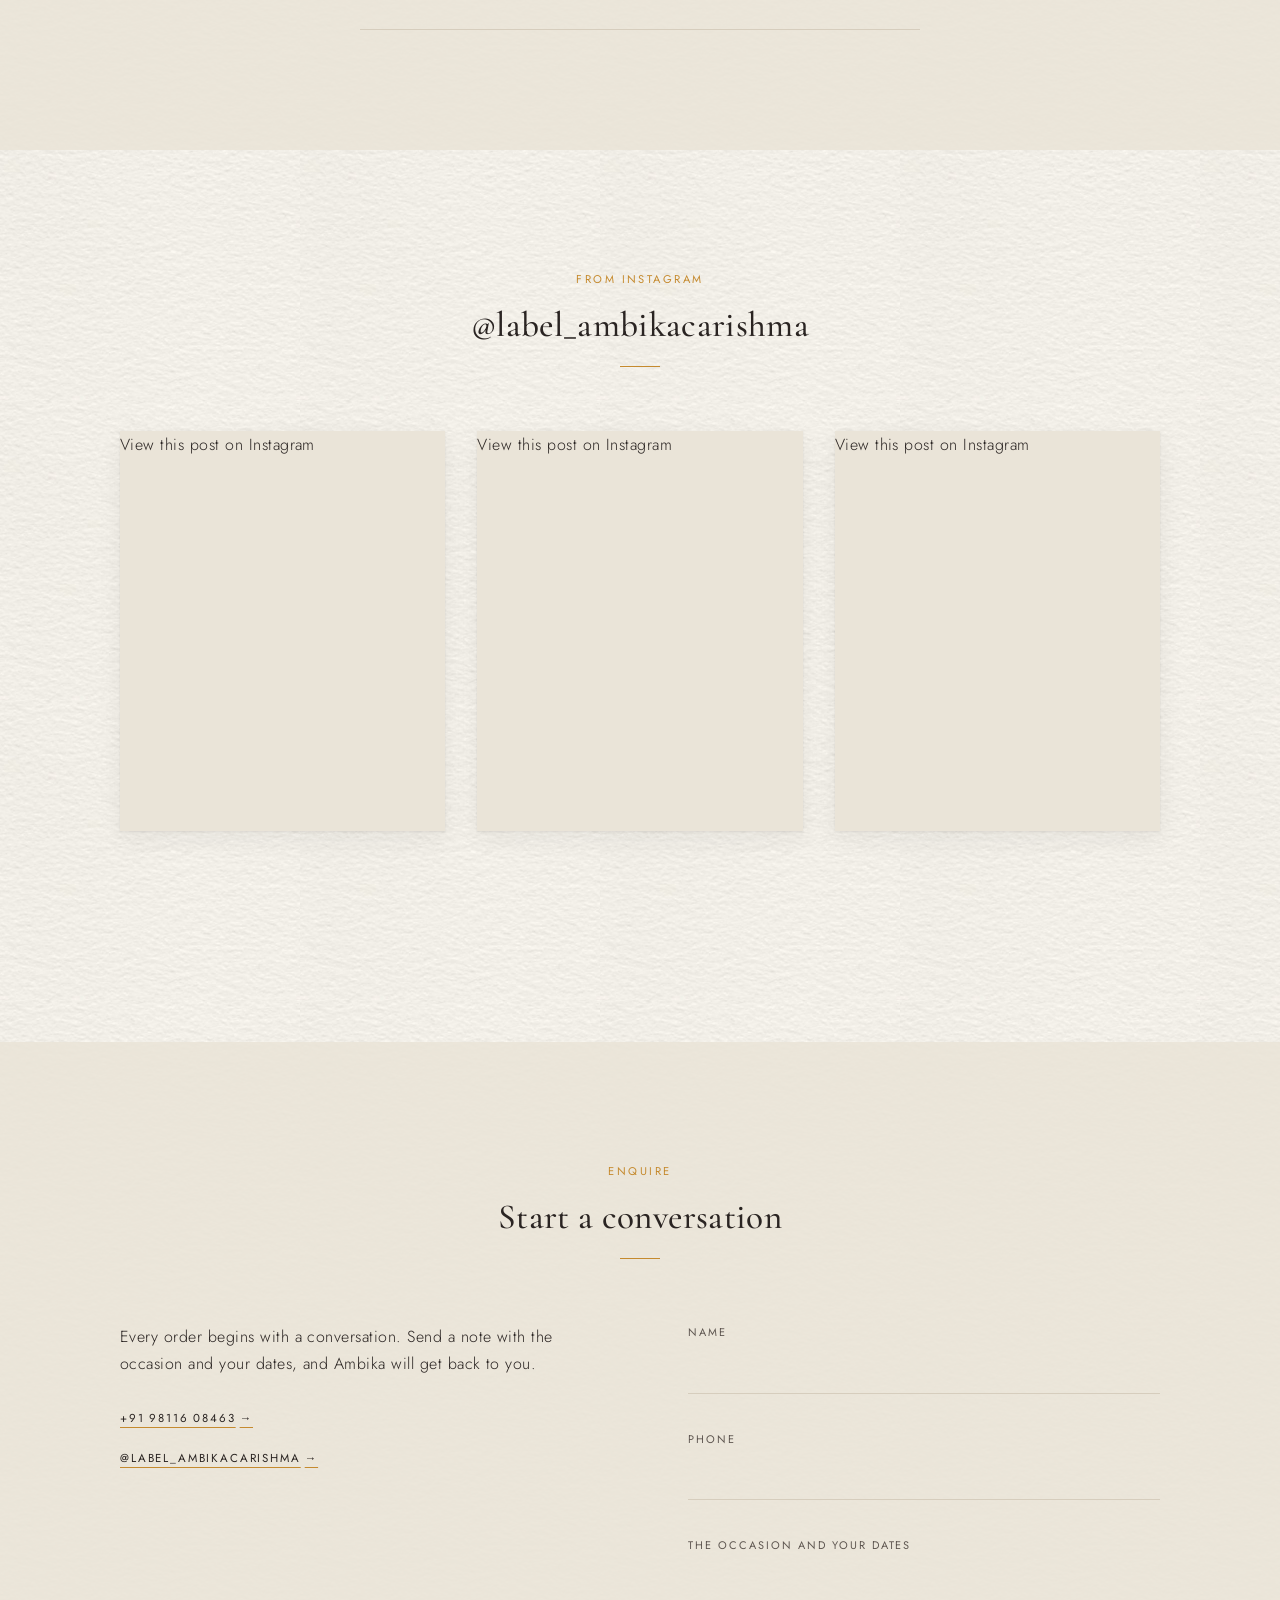
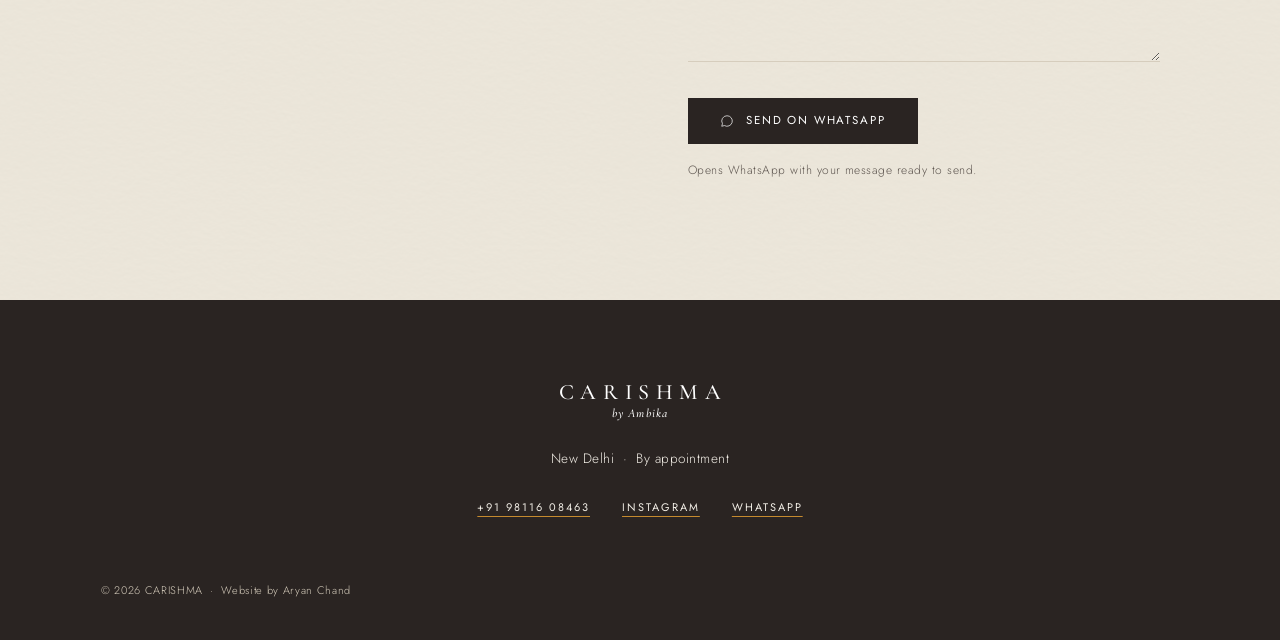
==== commit 89118621: "Centre the hero on mobile and add three Instagram post embeds" ====
--- a/index.html
+++ b/index.html
@@ -220,25 +220,21 @@
           <h2 class="instagram__handle"><a href="https://www.instagram.com/label_ambikacarishma/" target="_blank" rel="noopener">@label_ambikacarishma</a></h2>
         </div>
         <div class="ig-grid" data-reveal>
-          <!-- Post embeds, pending the owner's choice of three posts.
-               Replace POST_URL_1 to POST_URL_3 with the post links and
-               uncomment. The embed script loads on scroll from js/main.js.
           <div class="ig-card">
-            <blockquote class="instagram-media" data-instgrm-permalink="POST_URL_1" data-instgrm-version="14">
-              <a href="POST_URL_1" target="_blank" rel="noopener">View this post on Instagram</a>
+            <blockquote class="instagram-media" data-instgrm-permalink="https://www.instagram.com/p/Dc0z_W0ya0u/" data-instgrm-version="14">
+              <a href="https://www.instagram.com/p/Dc0z_W0ya0u/" target="_blank" rel="noopener">View this post on Instagram</a>
             </blockquote>
           </div>
           <div class="ig-card">
-            <blockquote class="instagram-media" data-instgrm-permalink="POST_URL_2" data-instgrm-version="14">
-              <a href="POST_URL_2" target="_blank" rel="noopener">View this post on Instagram</a>
+            <blockquote class="instagram-media" data-instgrm-permalink="https://www.instagram.com/p/DcyX8QASNh7/" data-instgrm-version="14">
+              <a href="https://www.instagram.com/p/DcyX8QASNh7/" target="_blank" rel="noopener">View this post on Instagram</a>
             </blockquote>
           </div>
           <div class="ig-card">
-            <blockquote class="instagram-media" data-instgrm-permalink="POST_URL_3" data-instgrm-version="14">
-              <a href="POST_URL_3" target="_blank" rel="noopener">View this post on Instagram</a>
+            <blockquote class="instagram-media" data-instgrm-permalink="https://www.instagram.com/p/DcvzvU-SDKm/" data-instgrm-version="14">
+              <a href="https://www.instagram.com/p/DcvzvU-SDKm/" target="_blank" rel="noopener">View this post on Instagram</a>
             </blockquote>
           </div>
-          -->
         </div>
         <div class="instagram__follow" data-reveal>
           <a class="link" href="https://www.instagram.com/label_ambikacarishma/" target="_blank" rel="noopener">Follow on Instagram</a>
--- a/css/style.css
+++ b/css/style.css
@@ -368,7 +368,8 @@
   grid-template-columns: 6fr 5fr;
   gap: 64px;
   align-items: center;
-  padding: 48px 0 80px;
+  padding-top: 48px;
+  padding-bottom: 80px;
 }
 
 .hero__label {
@@ -964,7 +965,22 @@
     grid-template-columns: 1fr;
     gap: 40px;
     min-height: 0;
-    padding: 32px 0 var(--section);
+    padding-top: 32px;
+    padding-bottom: var(--section);
+  }
+
+  .hero__text {
+    text-align: center;
+  }
+
+  .hero h1,
+  .hero__sub {
+    margin-left: auto;
+    margin-right: auto;
+  }
+
+  .hero__actions {
+    align-items: center;
   }
 
   .hero__figure {
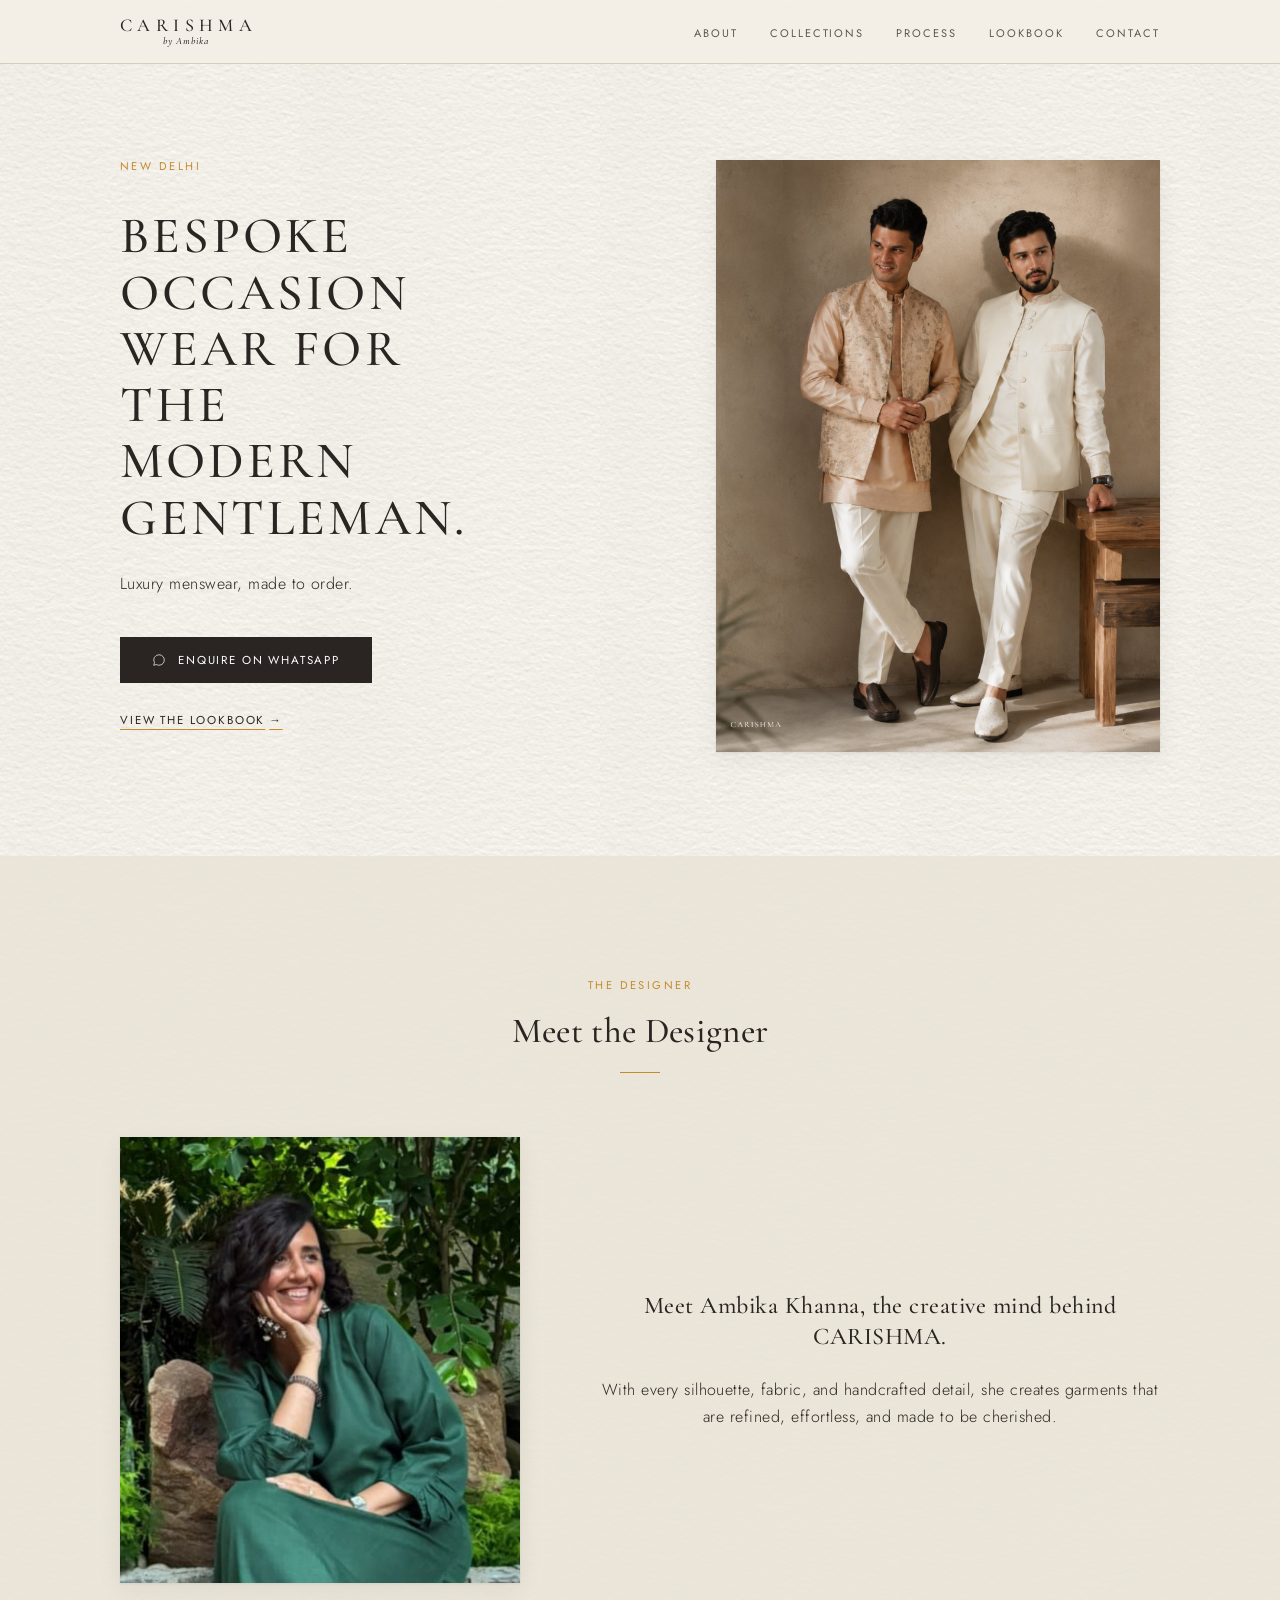
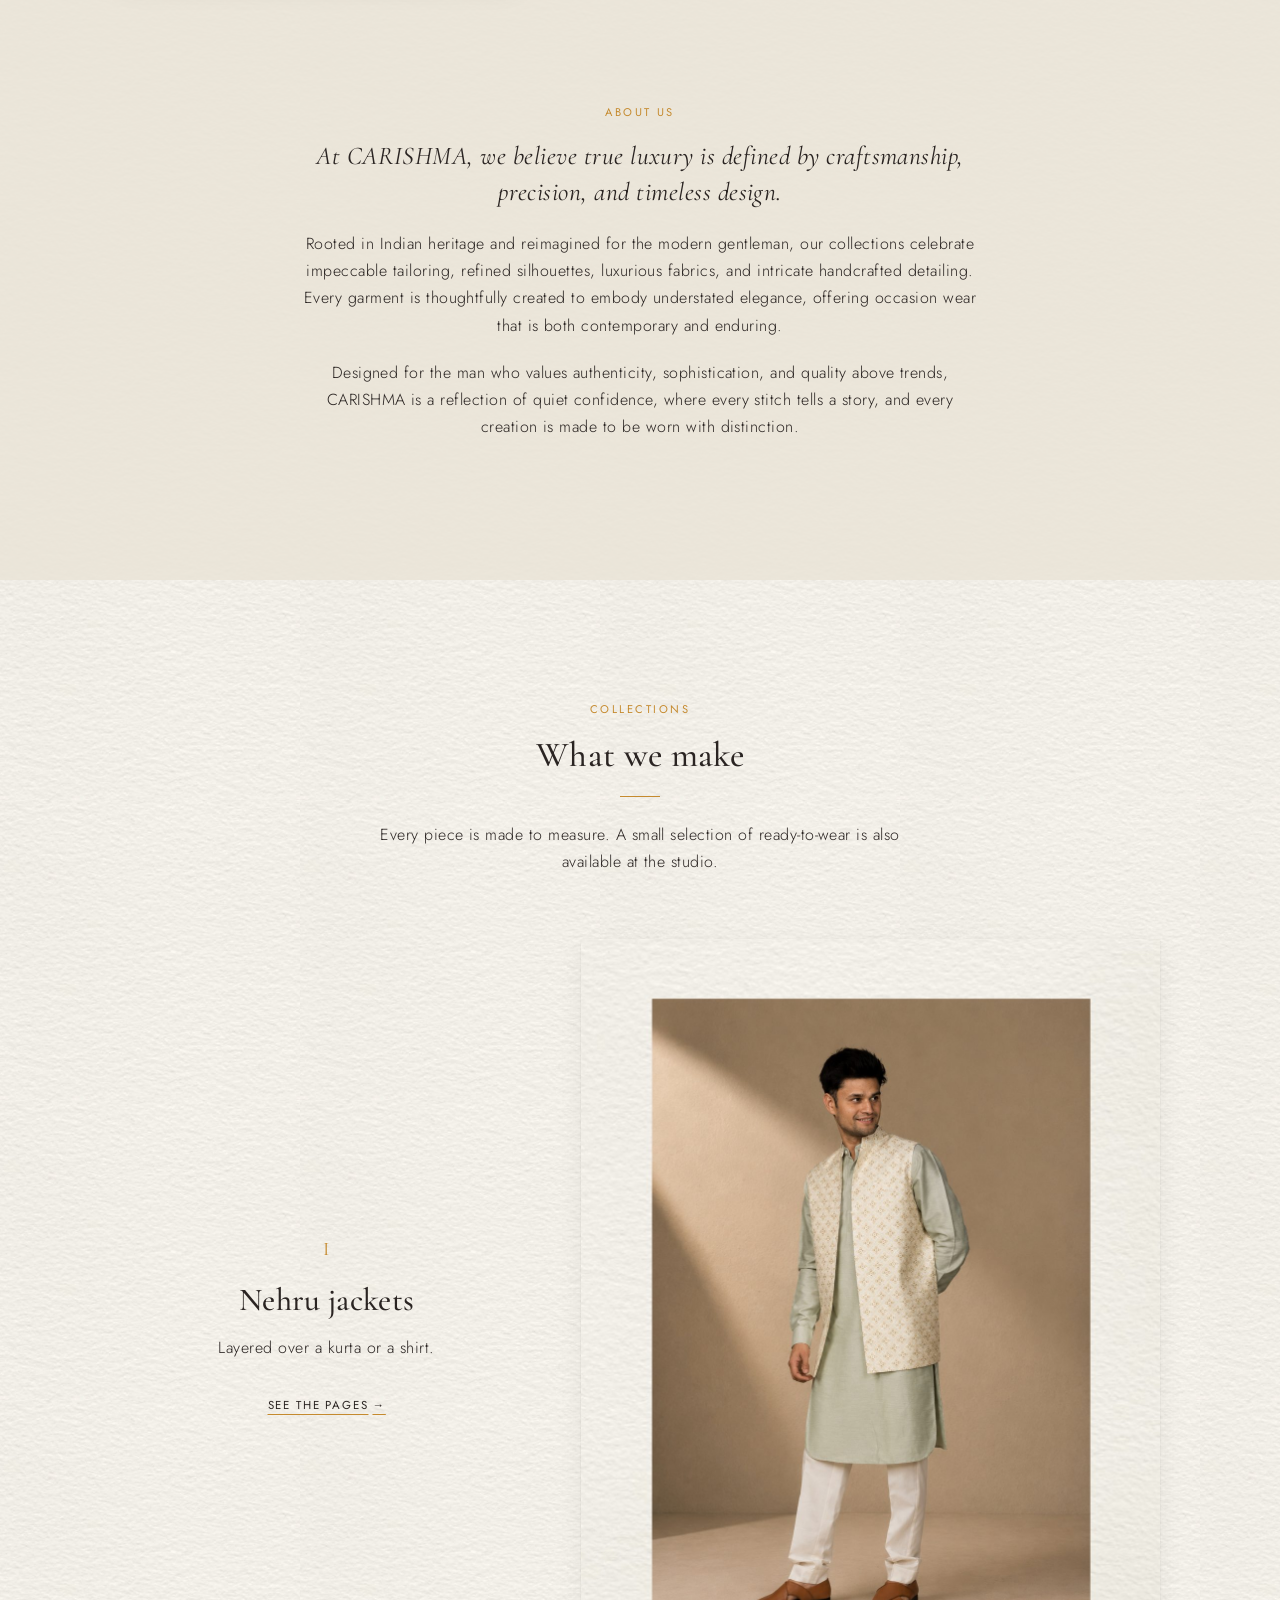
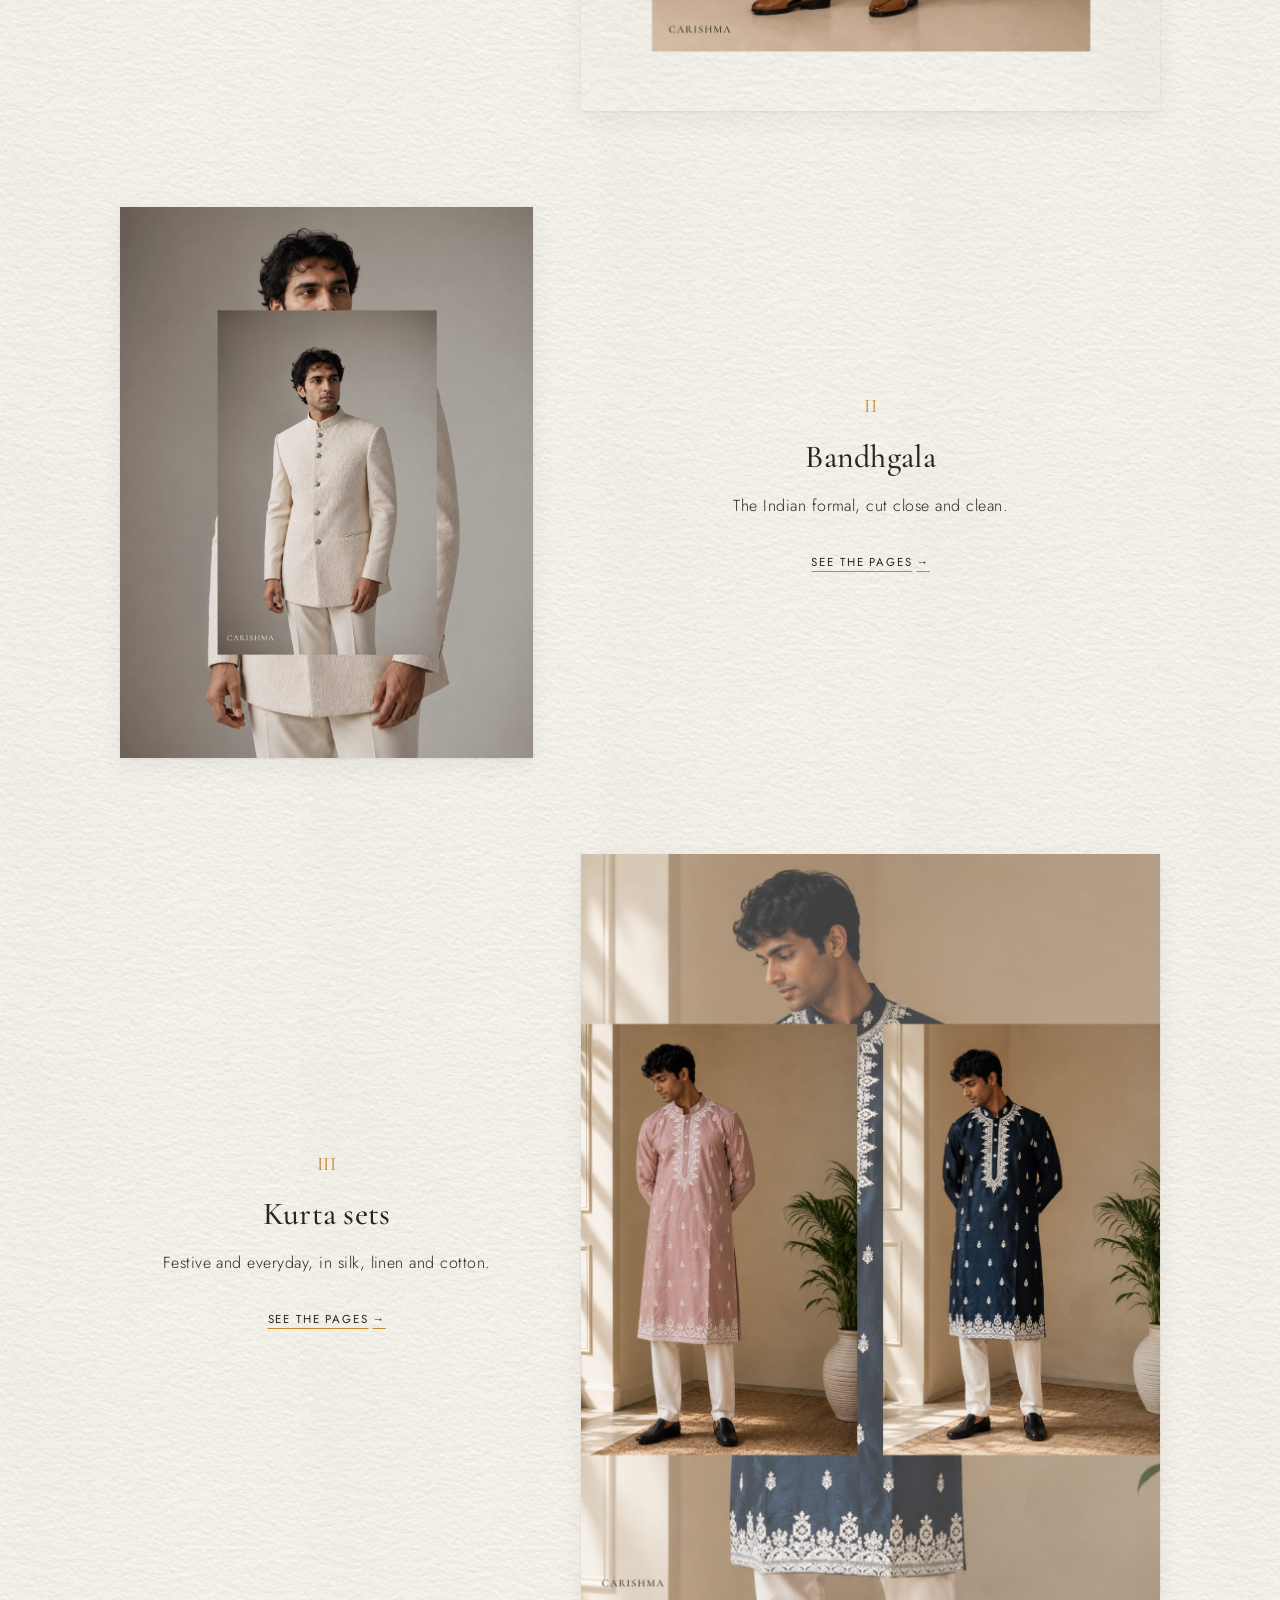
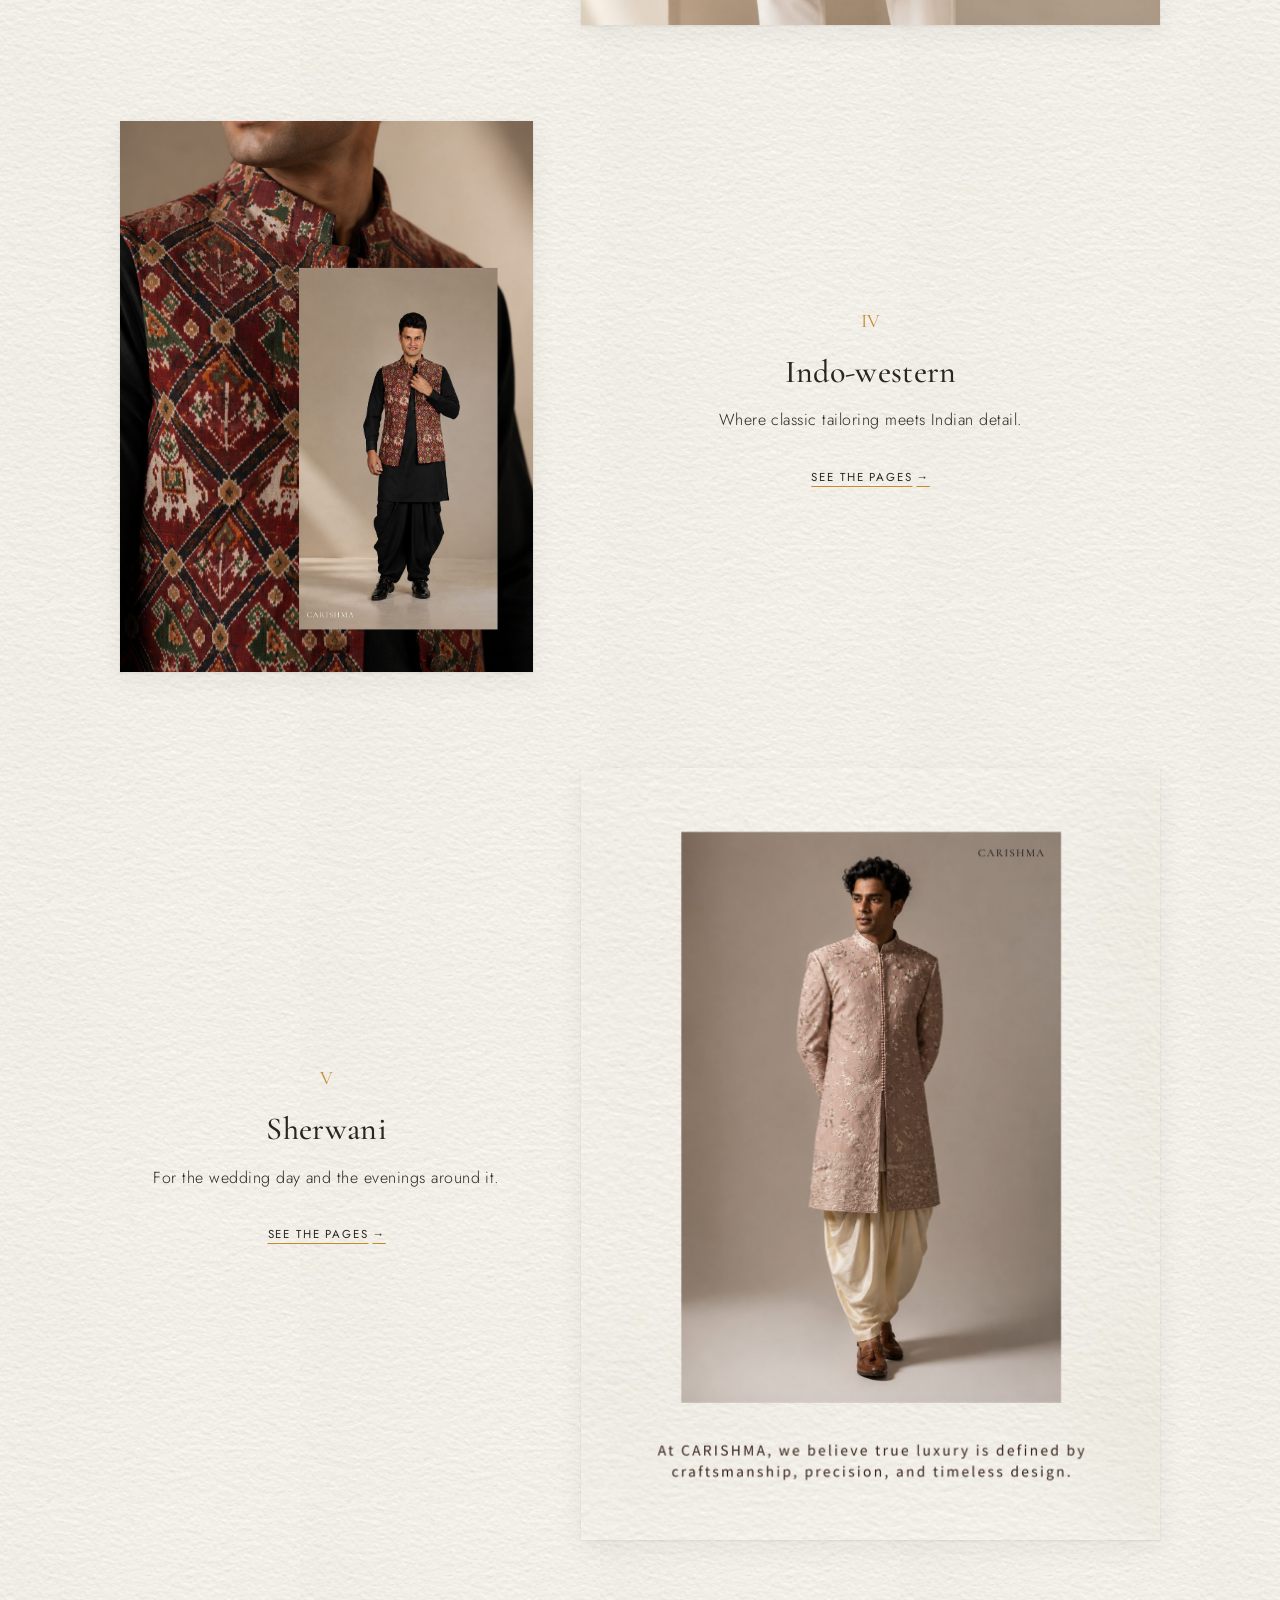
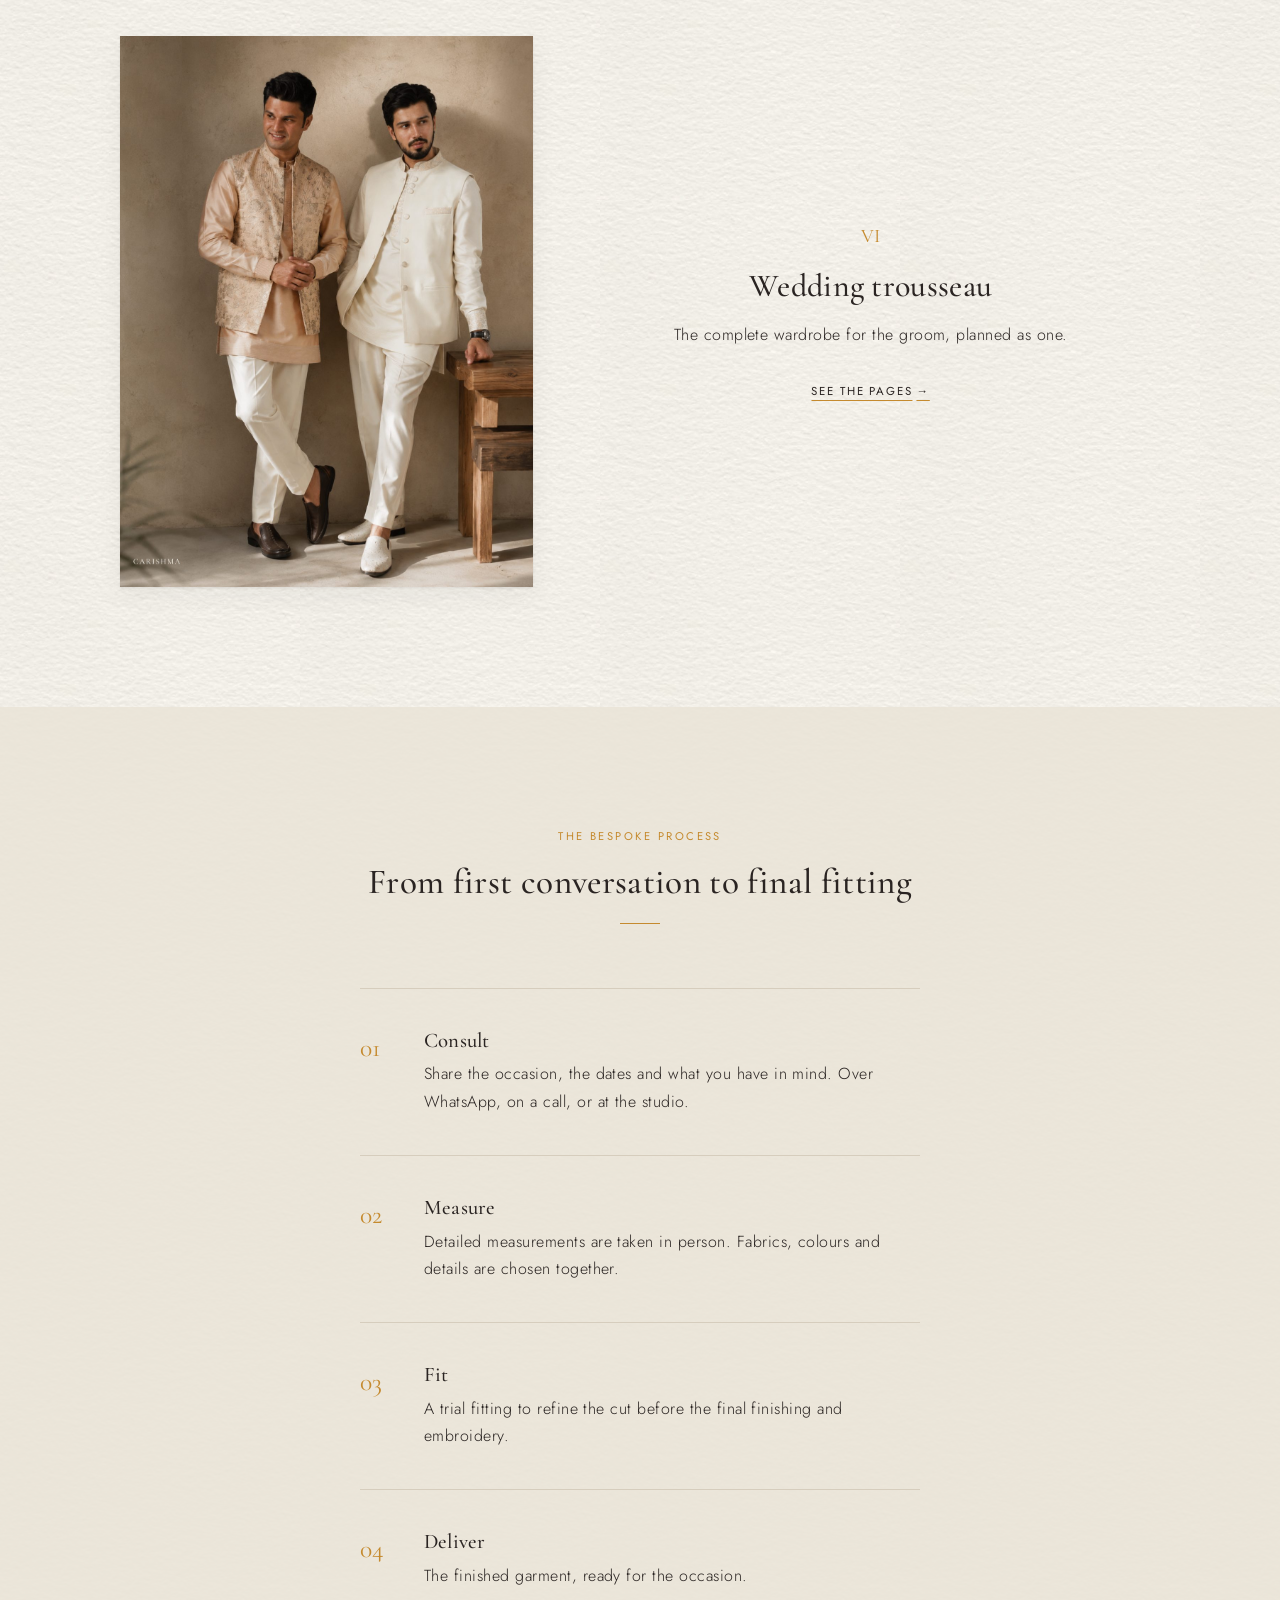
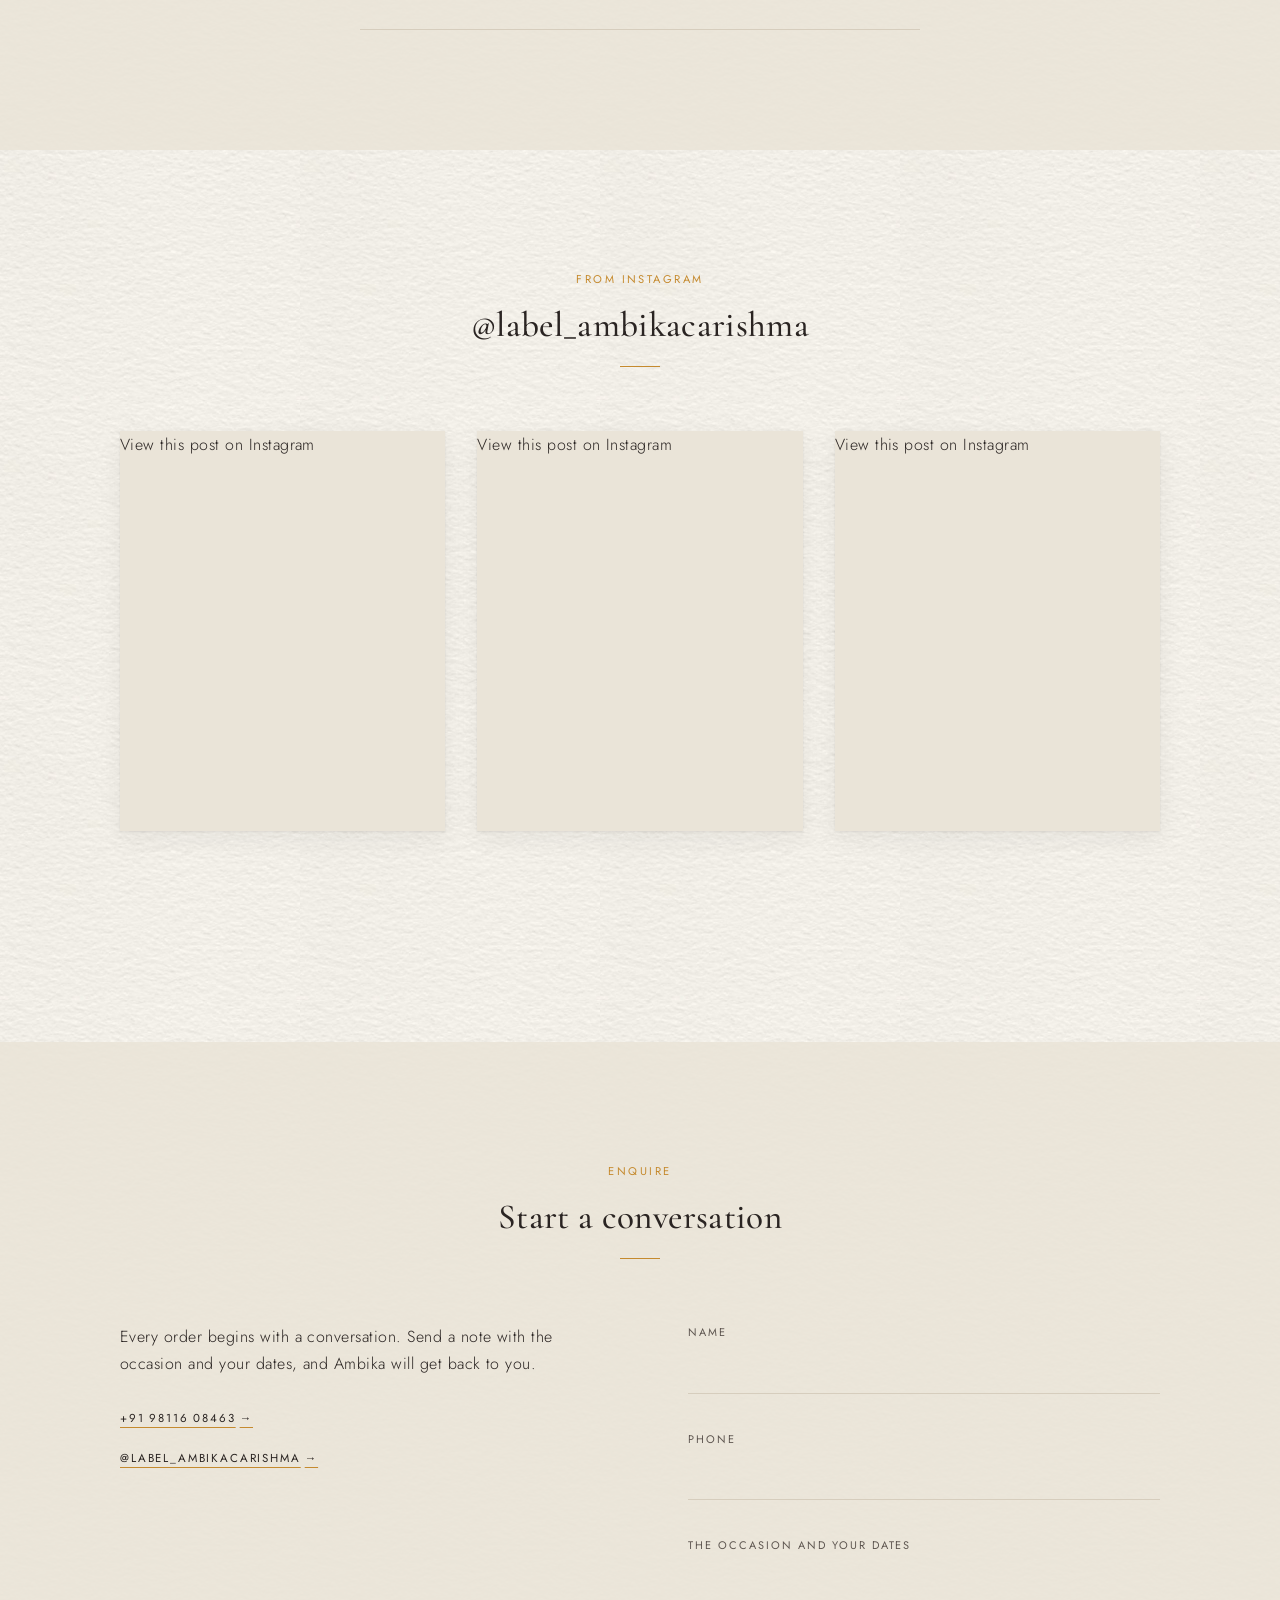
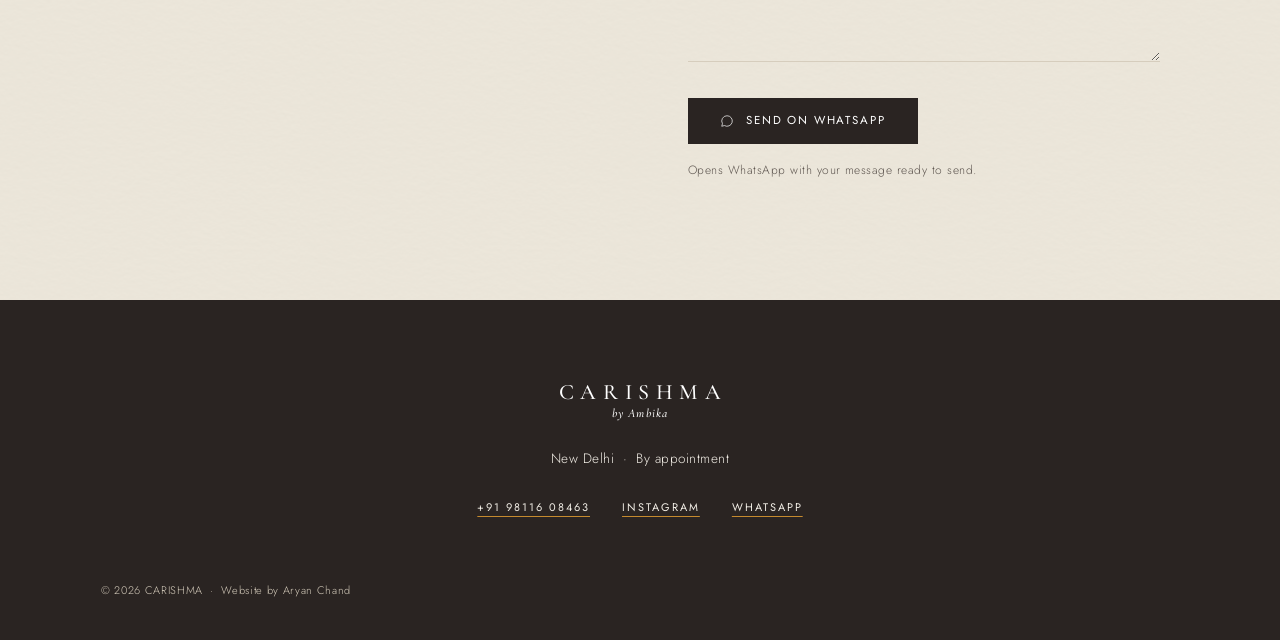
==== commit 8ef512b9: "Version the stylesheet and script links so browsers pick up updates" ====
--- a/index.html
+++ b/index.html
@@ -9,7 +9,7 @@
   <link rel="preconnect" href="https://fonts.googleapis.com">
   <link rel="preconnect" href="https://fonts.gstatic.com" crossorigin>
   <link href="https://fonts.googleapis.com/css2?family=Cormorant+Garamond:ital,wght@0,400;0,500;1,400;1,500&family=Jost:wght@300;400;500&display=swap" rel="stylesheet">
-  <link rel="stylesheet" href="css/style.css">
+  <link rel="stylesheet" href="css/style.css?v=3">
 </head>
 <body>
 
@@ -302,6 +302,6 @@
     <a class="link" href="https://wa.me/919811608463?text=Hello%20Ambika%2C%20I%27d%20like%20to%20enquire%20about%20a%20bespoke%20order." target="_blank" rel="noopener">Enquire on WhatsApp</a>
   </div>
 
-  <script src="js/main.js"></script>
+  <script src="js/main.js?v=3"></script>
 </body>
 </html>
--- a/css/style.css
+++ b/css/style.css
@@ -415,6 +415,15 @@
   aspect-ratio: 787 / 879;
 }
 
+.about__text {
+  text-align: center;
+}
+
+.about__text p {
+  margin-left: auto;
+  margin-right: auto;
+}
+
 .about__lead {
   font-family: var(--font-display);
   font-weight: 500;
@@ -461,6 +470,15 @@
 
 .collection:nth-child(even) .collection__text {
   order: 2;
+}
+
+.collection__text {
+  text-align: center;
+}
+
+.collection__text p {
+  margin-left: auto;
+  margin-right: auto;
 }
 
 .collection__numeral {
@@ -1026,8 +1044,19 @@
 
   /* Process */
   .step {
-    grid-template-columns: 48px 1fr;
+    grid-template-columns: 1fr;
     padding: 32px 0;
+    text-align: center;
+  }
+
+  .step__numeral {
+    padding-top: 0;
+    margin-bottom: 12px;
+  }
+
+  .step p {
+    margin-left: auto;
+    margin-right: auto;
   }
 
   /* Instagram */
@@ -1039,6 +1068,26 @@
   .contact {
     grid-template-columns: 1fr;
     gap: 56px;
+    text-align: center;
+  }
+
+  .contact__text p {
+    margin-left: auto;
+    margin-right: auto;
+  }
+
+  .contact__links {
+    align-items: center;
+  }
+
+  .field input,
+  .field textarea {
+    text-align: center;
+  }
+
+  .form__helper {
+    margin-left: auto;
+    margin-right: auto;
   }
 
   /* Footer */
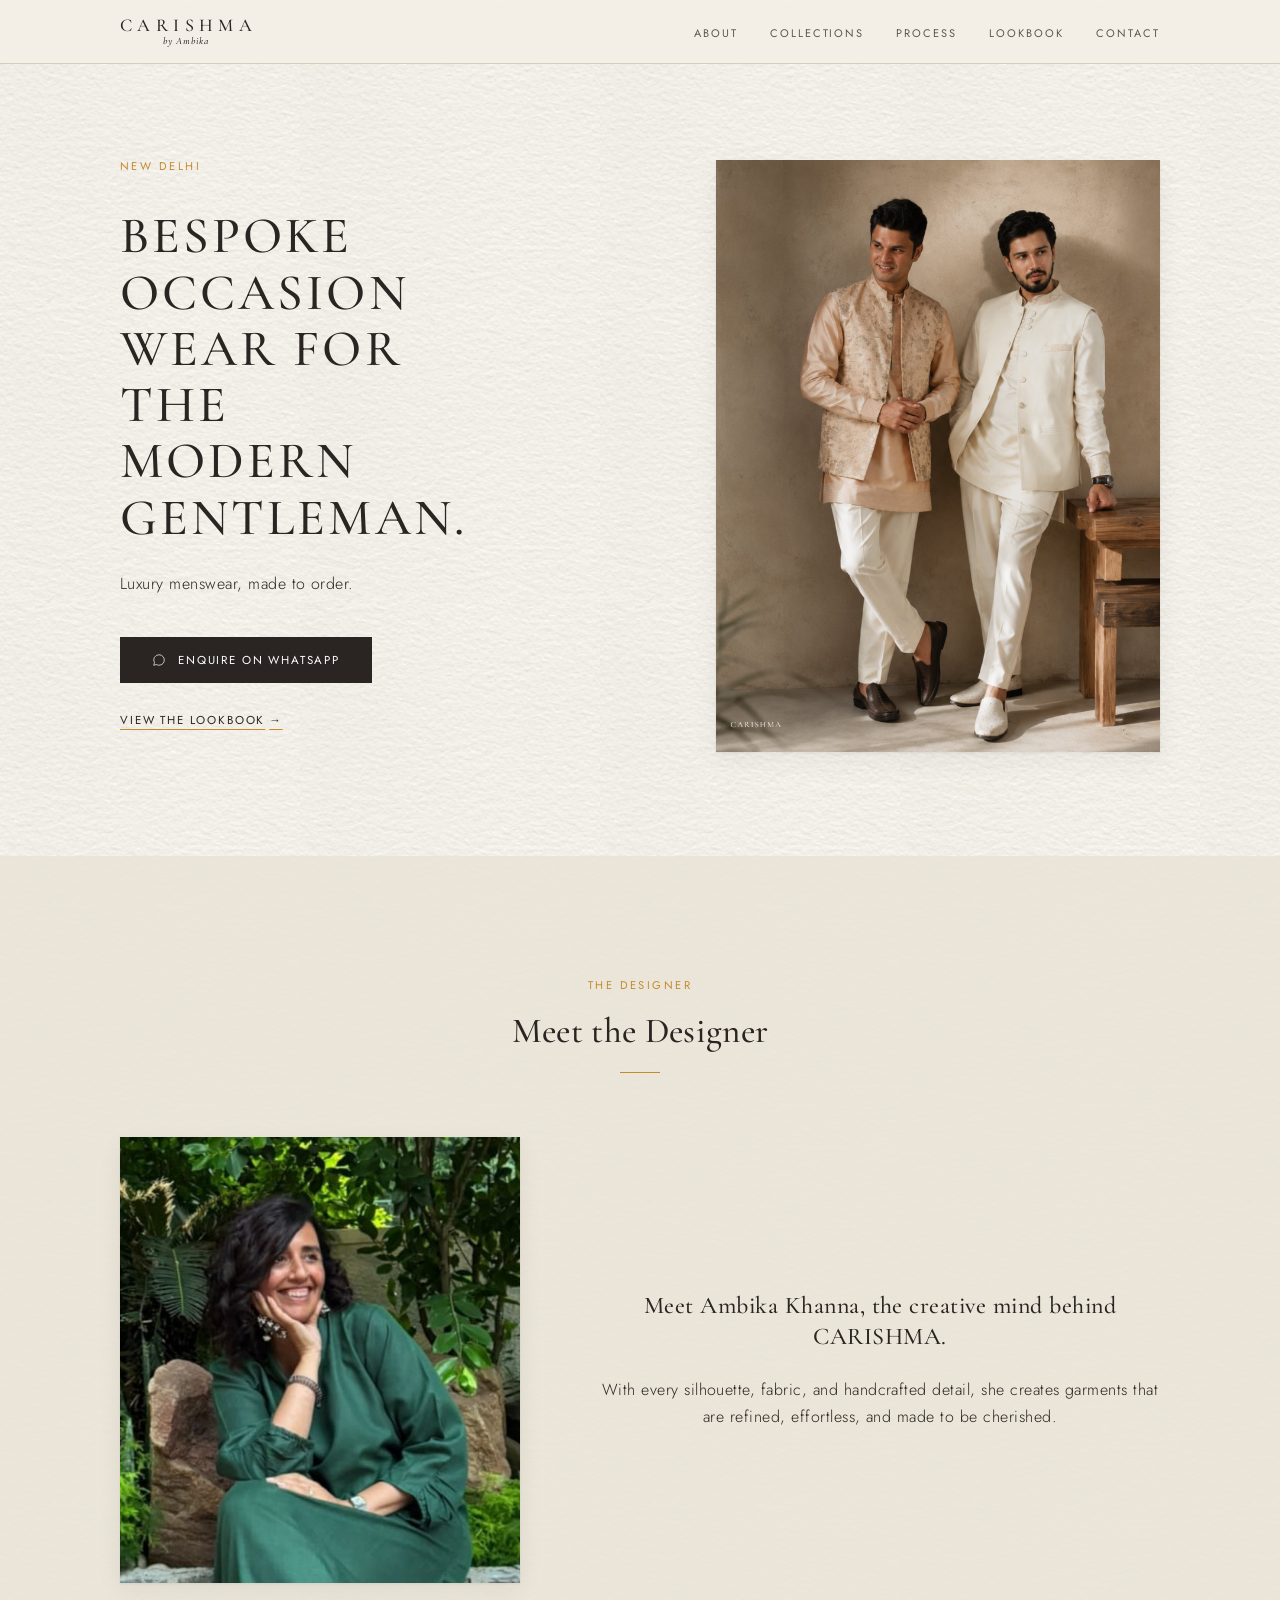
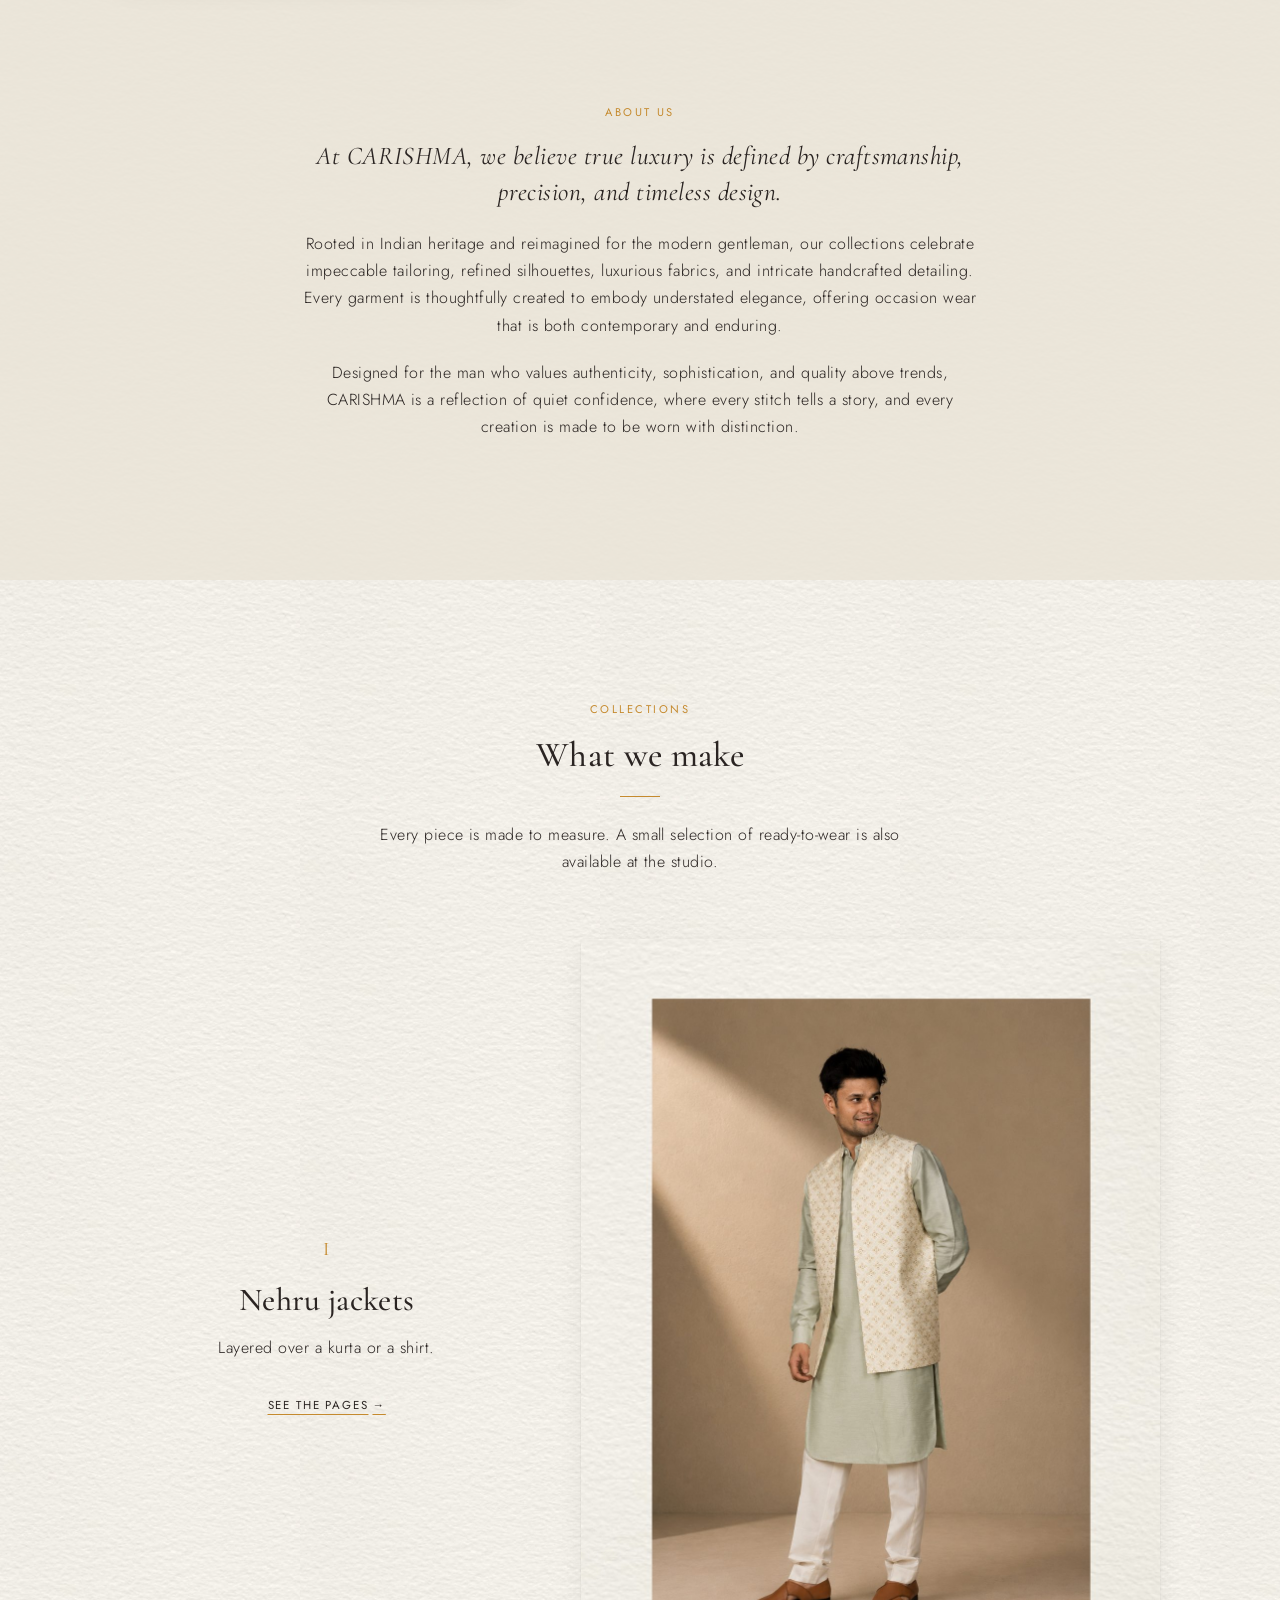
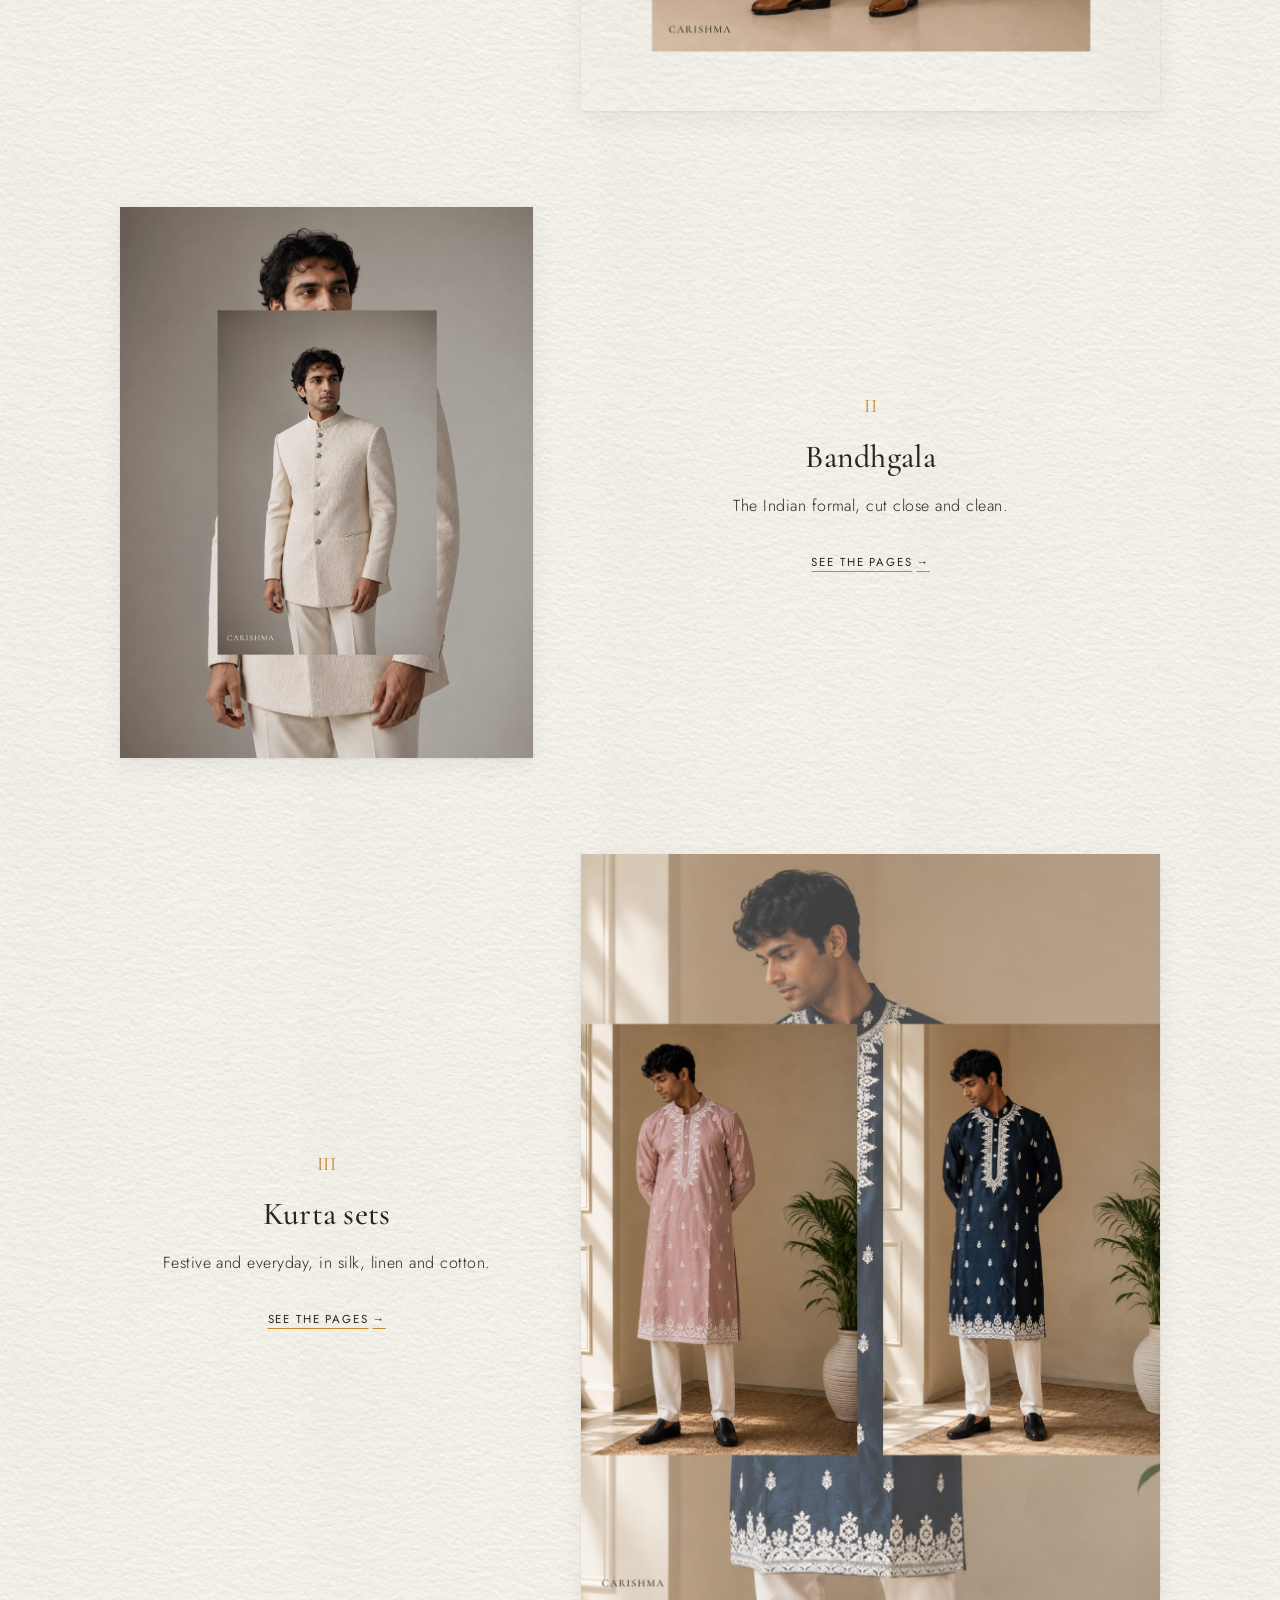
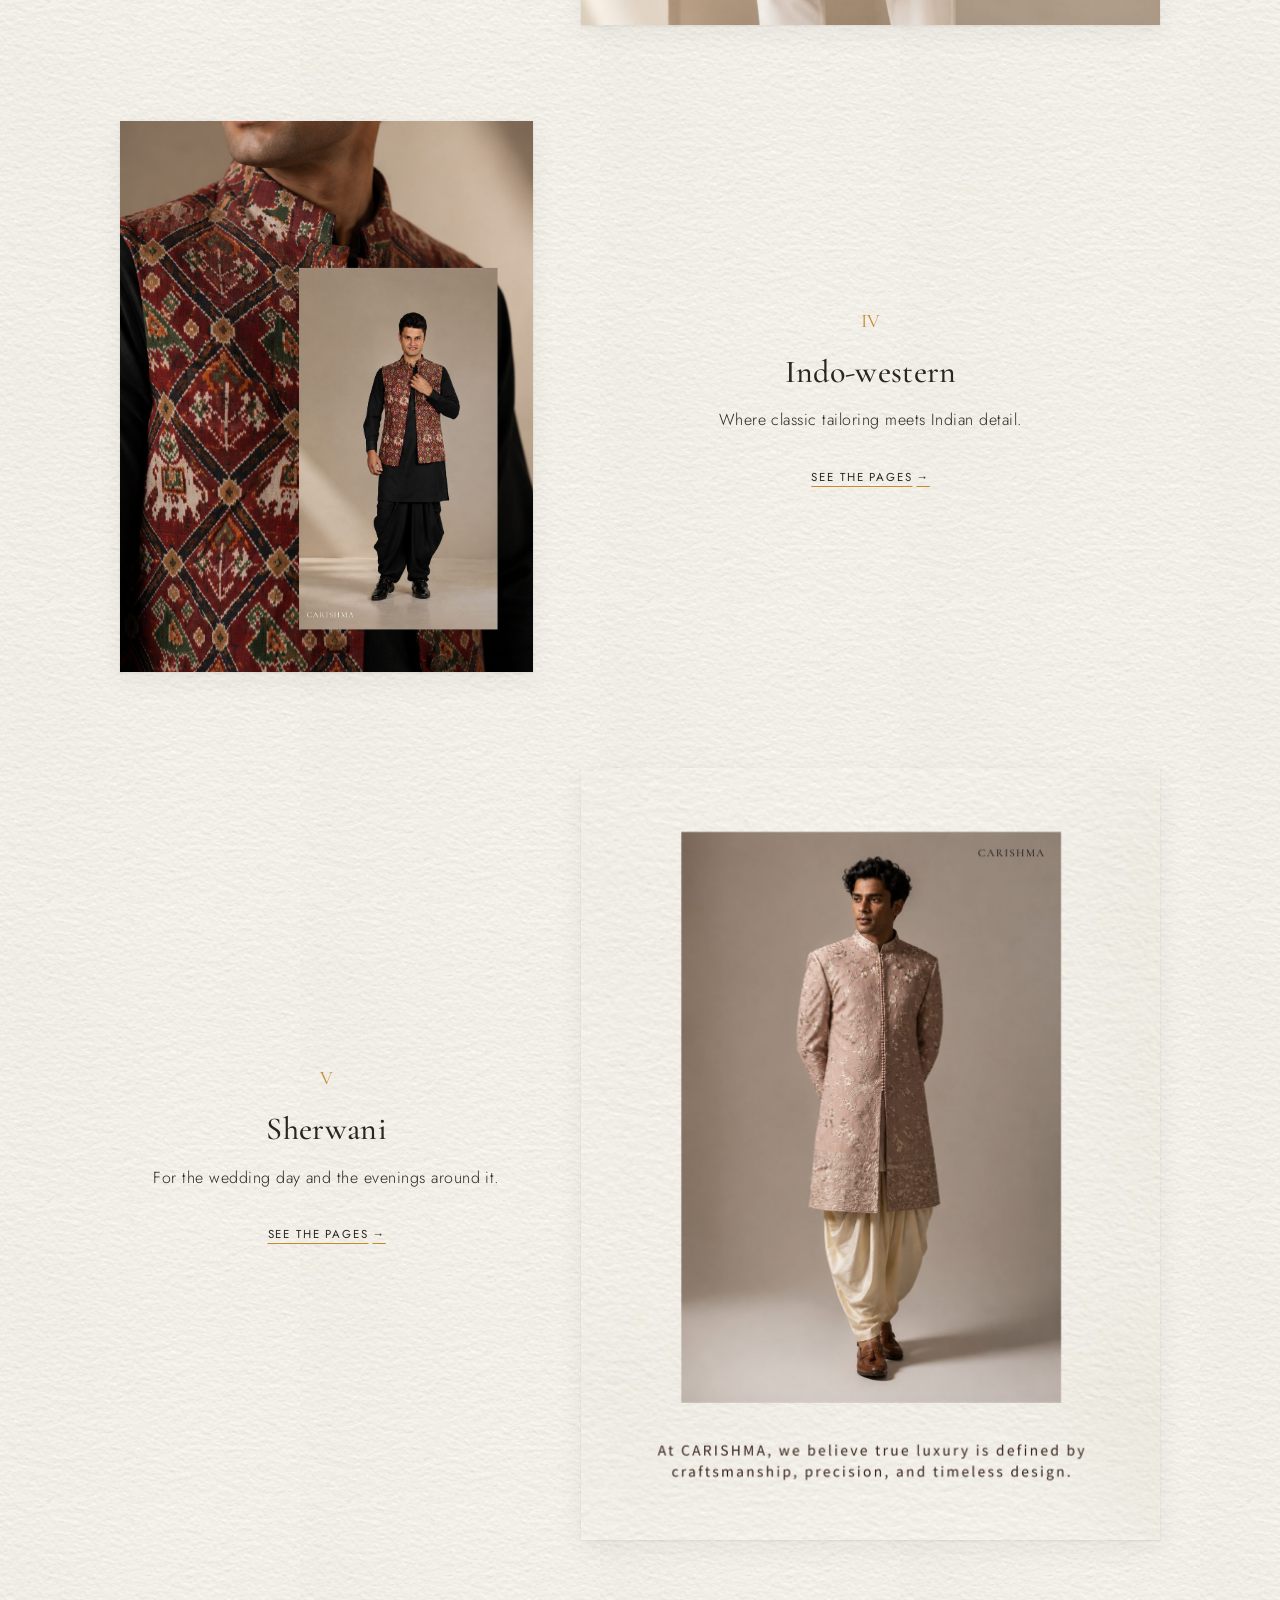
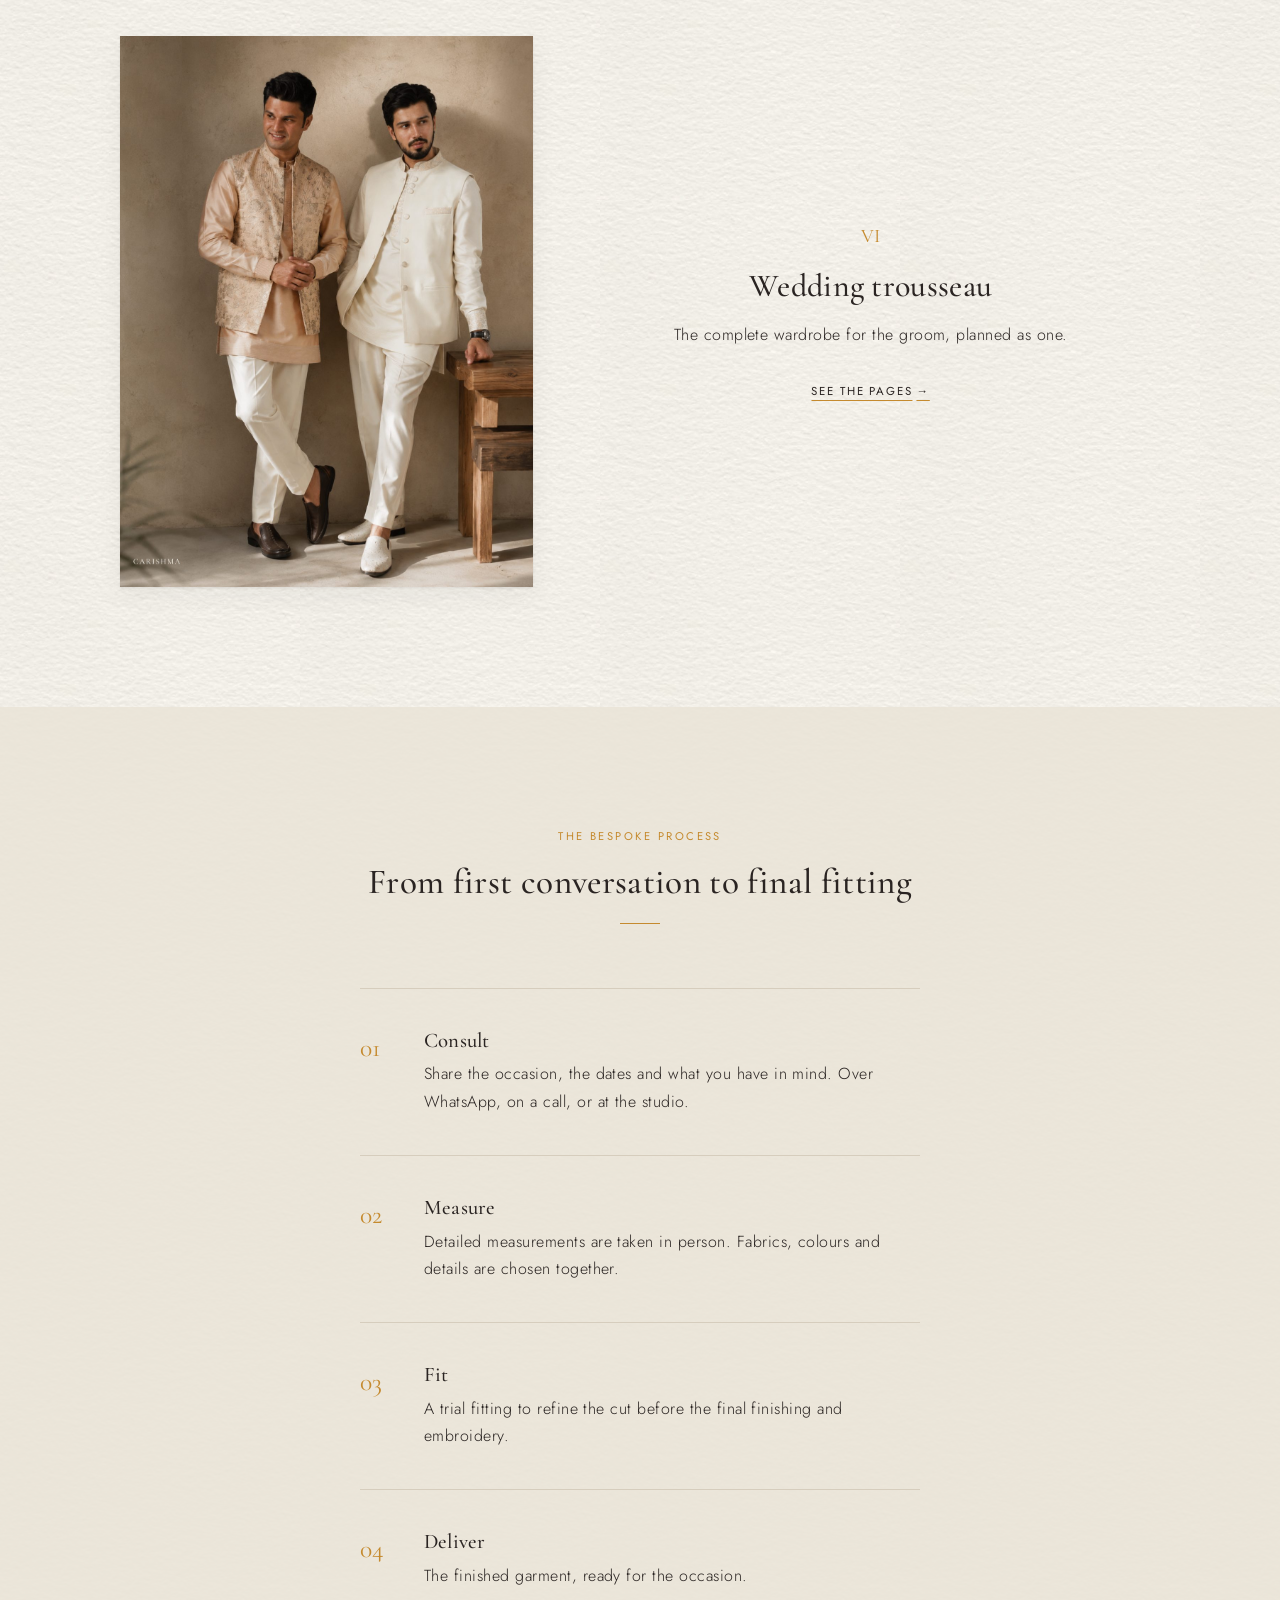
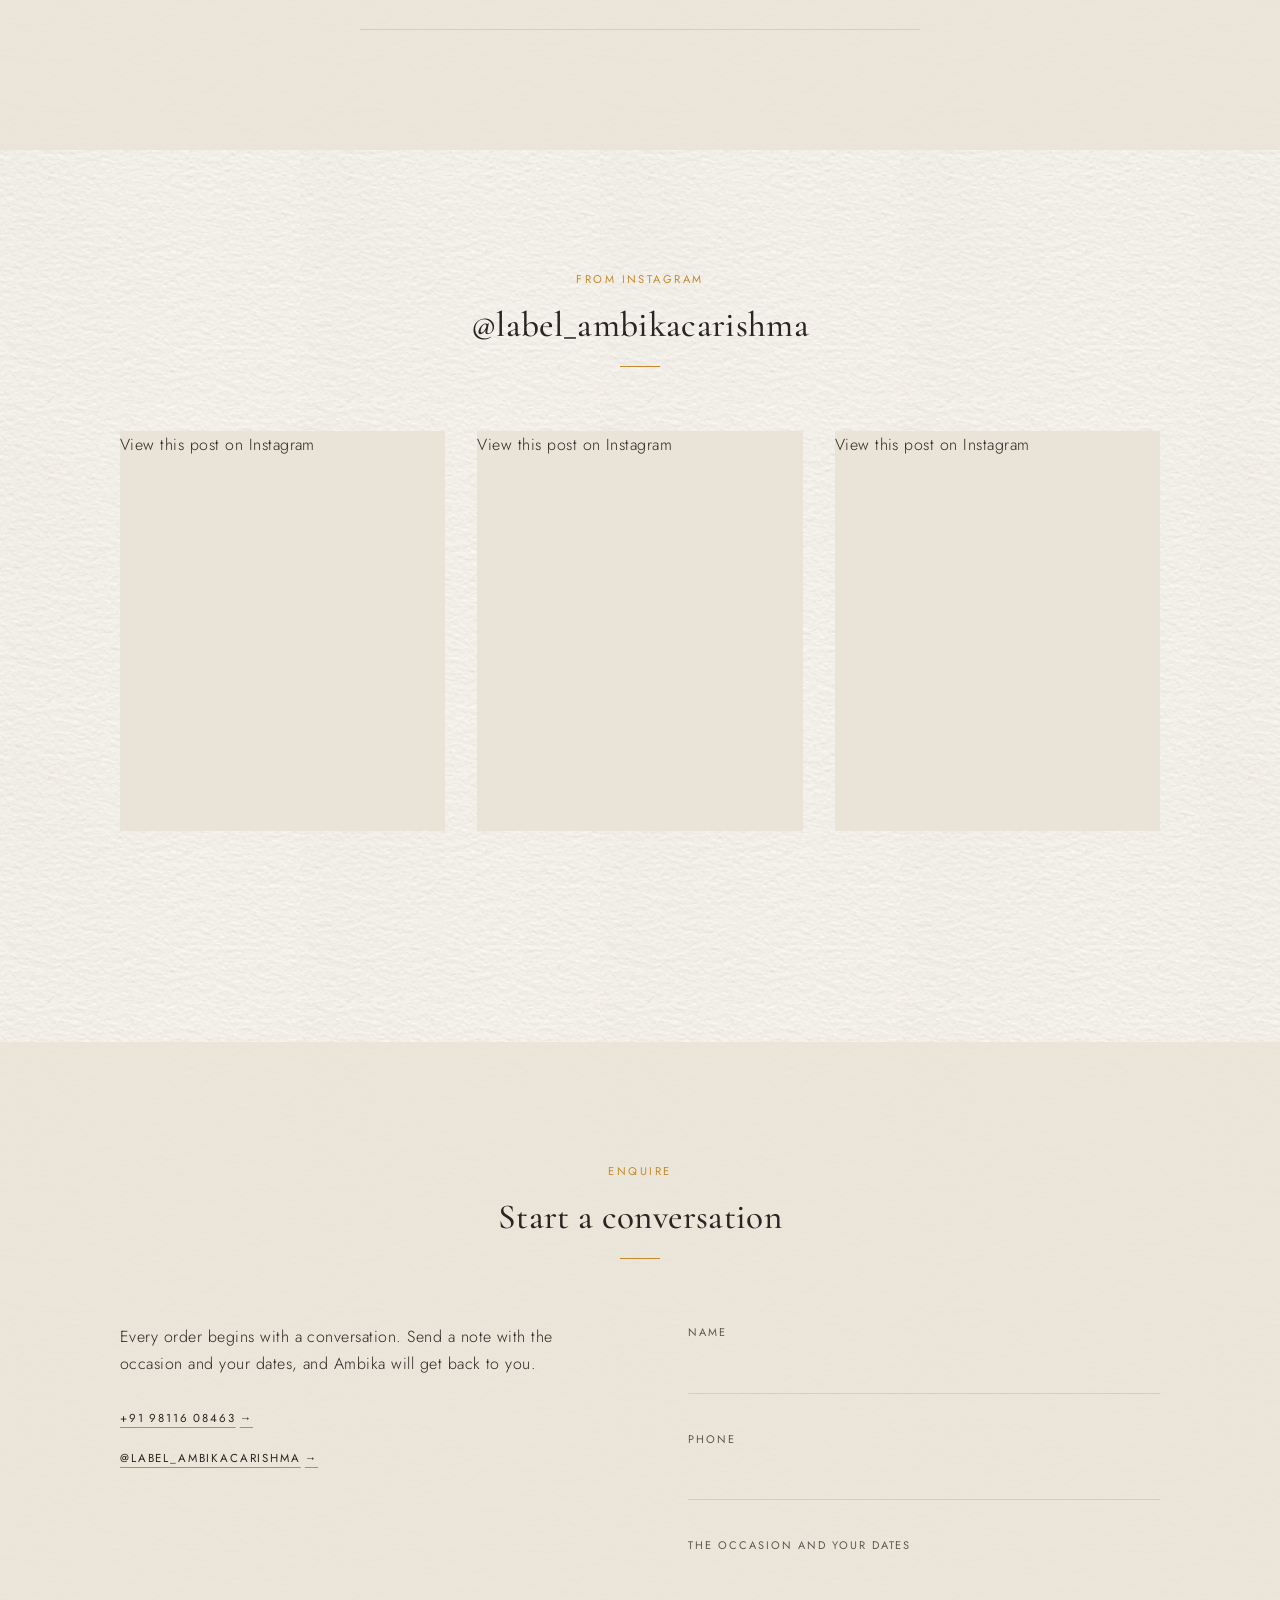
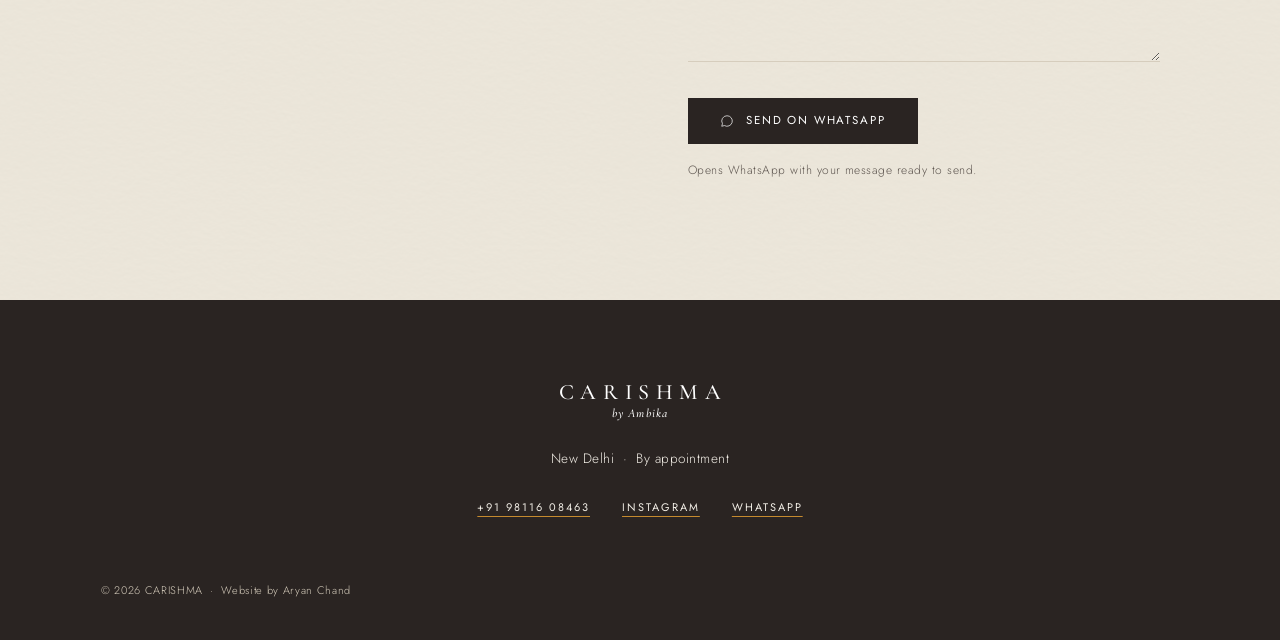
==== commit 5e5f9853: "Let Instagram posts sit directly on the paper without a wrapper box" ====
--- a/index.html
+++ b/index.html
@@ -9,7 +9,7 @@
   <link rel="preconnect" href="https://fonts.googleapis.com">
   <link rel="preconnect" href="https://fonts.gstatic.com" crossorigin>
   <link href="https://fonts.googleapis.com/css2?family=Cormorant+Garamond:ital,wght@0,400;0,500;1,400;1,500&family=Jost:wght@300;400;500&display=swap" rel="stylesheet">
-  <link rel="stylesheet" href="css/style.css?v=3">
+  <link rel="stylesheet" href="css/style.css?v=4">
 </head>
 <body>
 
@@ -302,6 +302,6 @@
     <a class="link" href="https://wa.me/919811608463?text=Hello%20Ambika%2C%20I%27d%20like%20to%20enquire%20about%20a%20bespoke%20order." target="_blank" rel="noopener">Enquire on WhatsApp</a>
   </div>
 
-  <script src="js/main.js?v=3"></script>
+  <script src="js/main.js?v=4"></script>
 </body>
 </html>
--- a/css/style.css
+++ b/css/style.css
@@ -560,7 +560,11 @@
   max-width: 100%;
   min-height: 400px;
   background: var(--paper-2);
-  box-shadow: var(--shadow-sheet);
+}
+
+.ig-card:has(iframe) {
+  min-height: 0;
+  background: transparent;
 }
 
 .ig-card blockquote {
@@ -569,6 +573,19 @@
 
 .ig-card .instagram-media {
   min-width: 0;
+}
+
+/* Instagram's script sets inline margins, radius and shadow on its iframe;
+   override them so the post reads as a sheet on the paper like everything else. */
+.ig-card iframe {
+  display: block;
+  width: 100% !important;
+  max-width: none !important;
+  min-width: 0 !important;
+  margin: 0 !important;
+  border: 0 !important;
+  border-radius: 0 !important;
+  box-shadow: var(--shadow-sheet) !important;
 }
 
 .instagram__handle a {
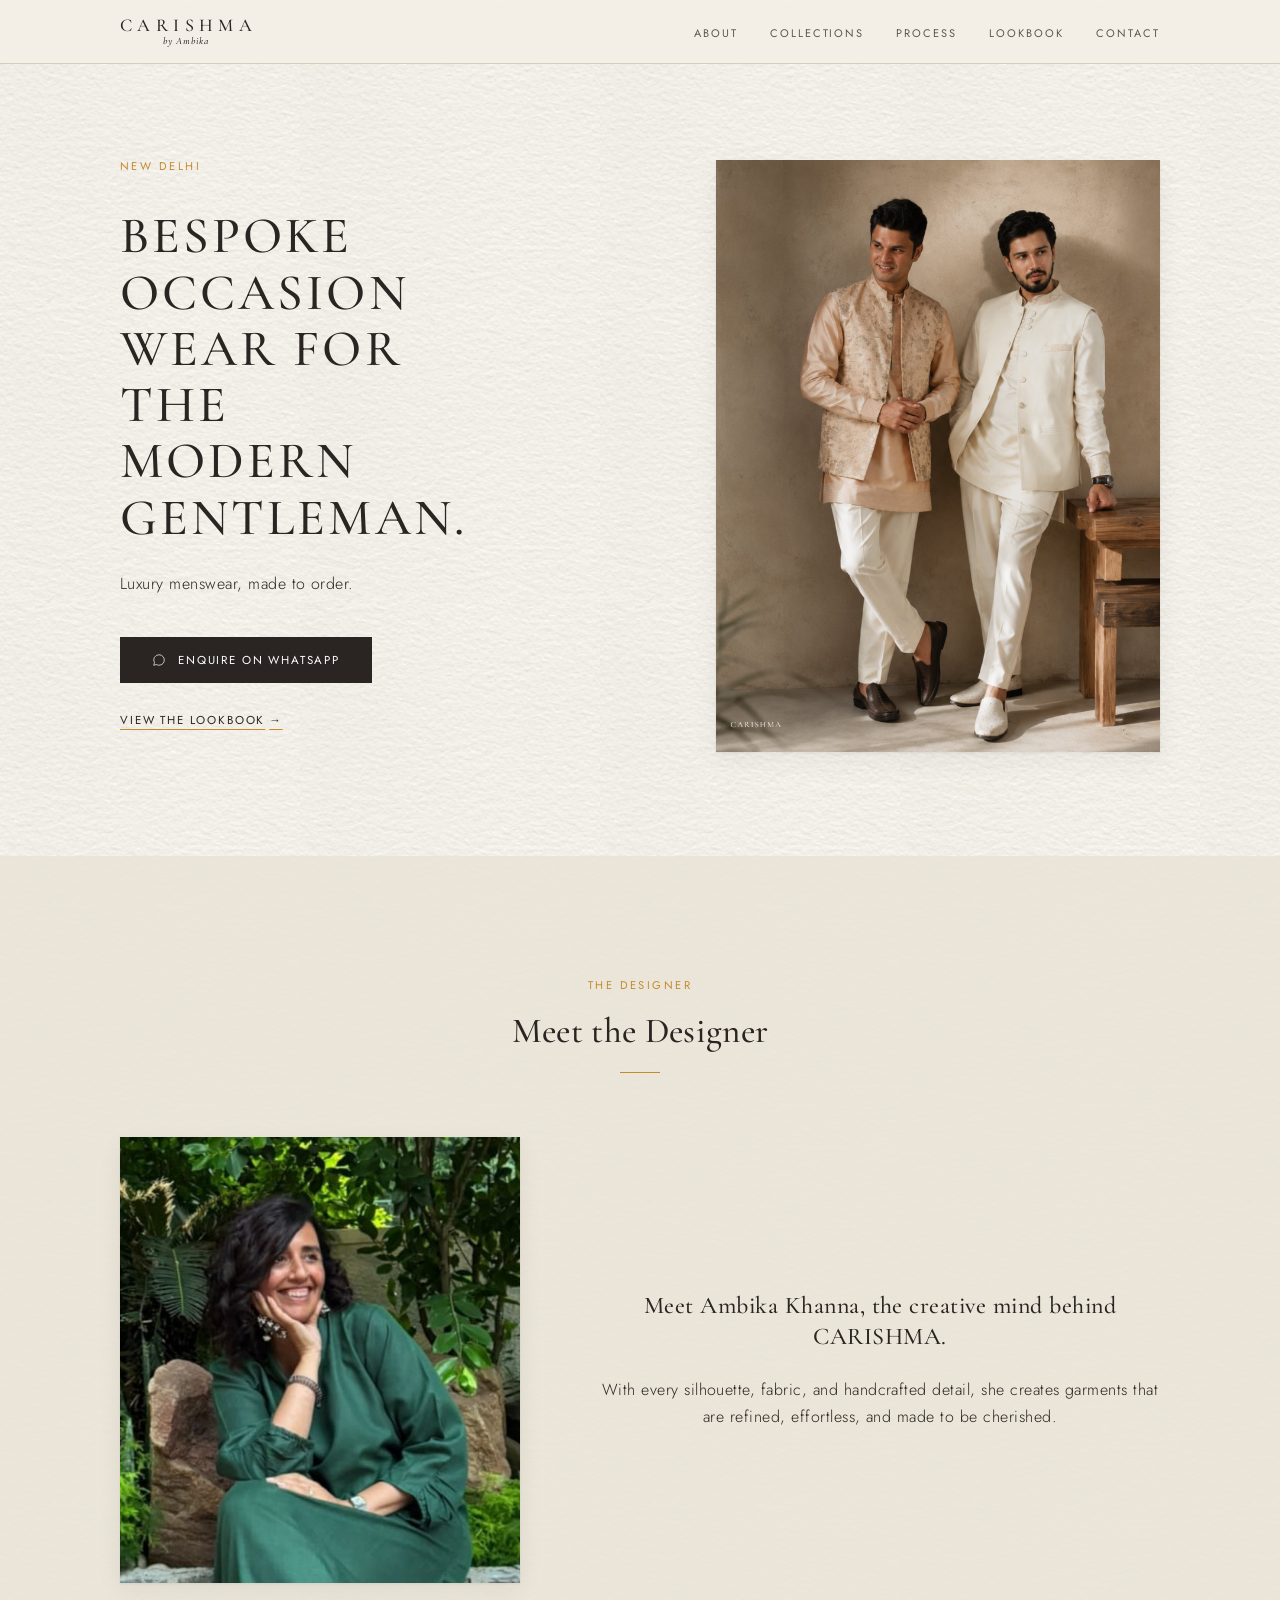
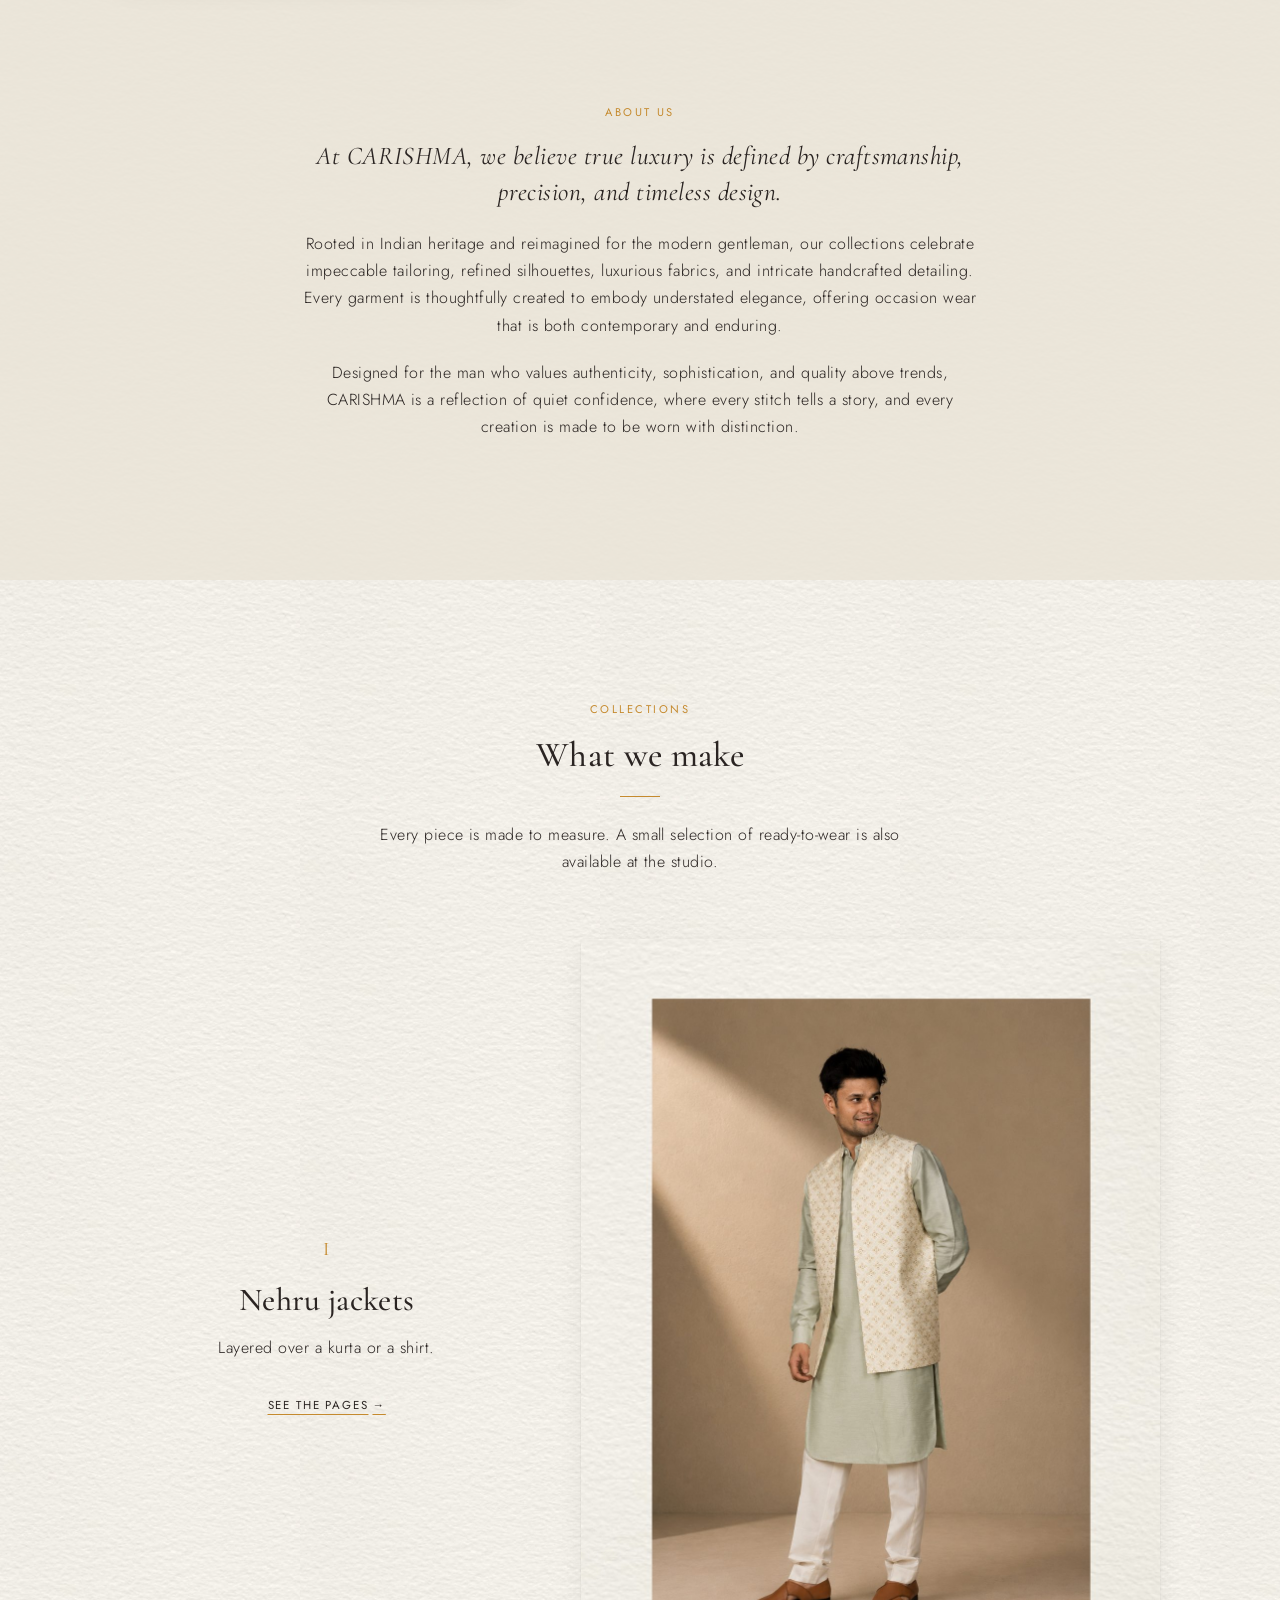
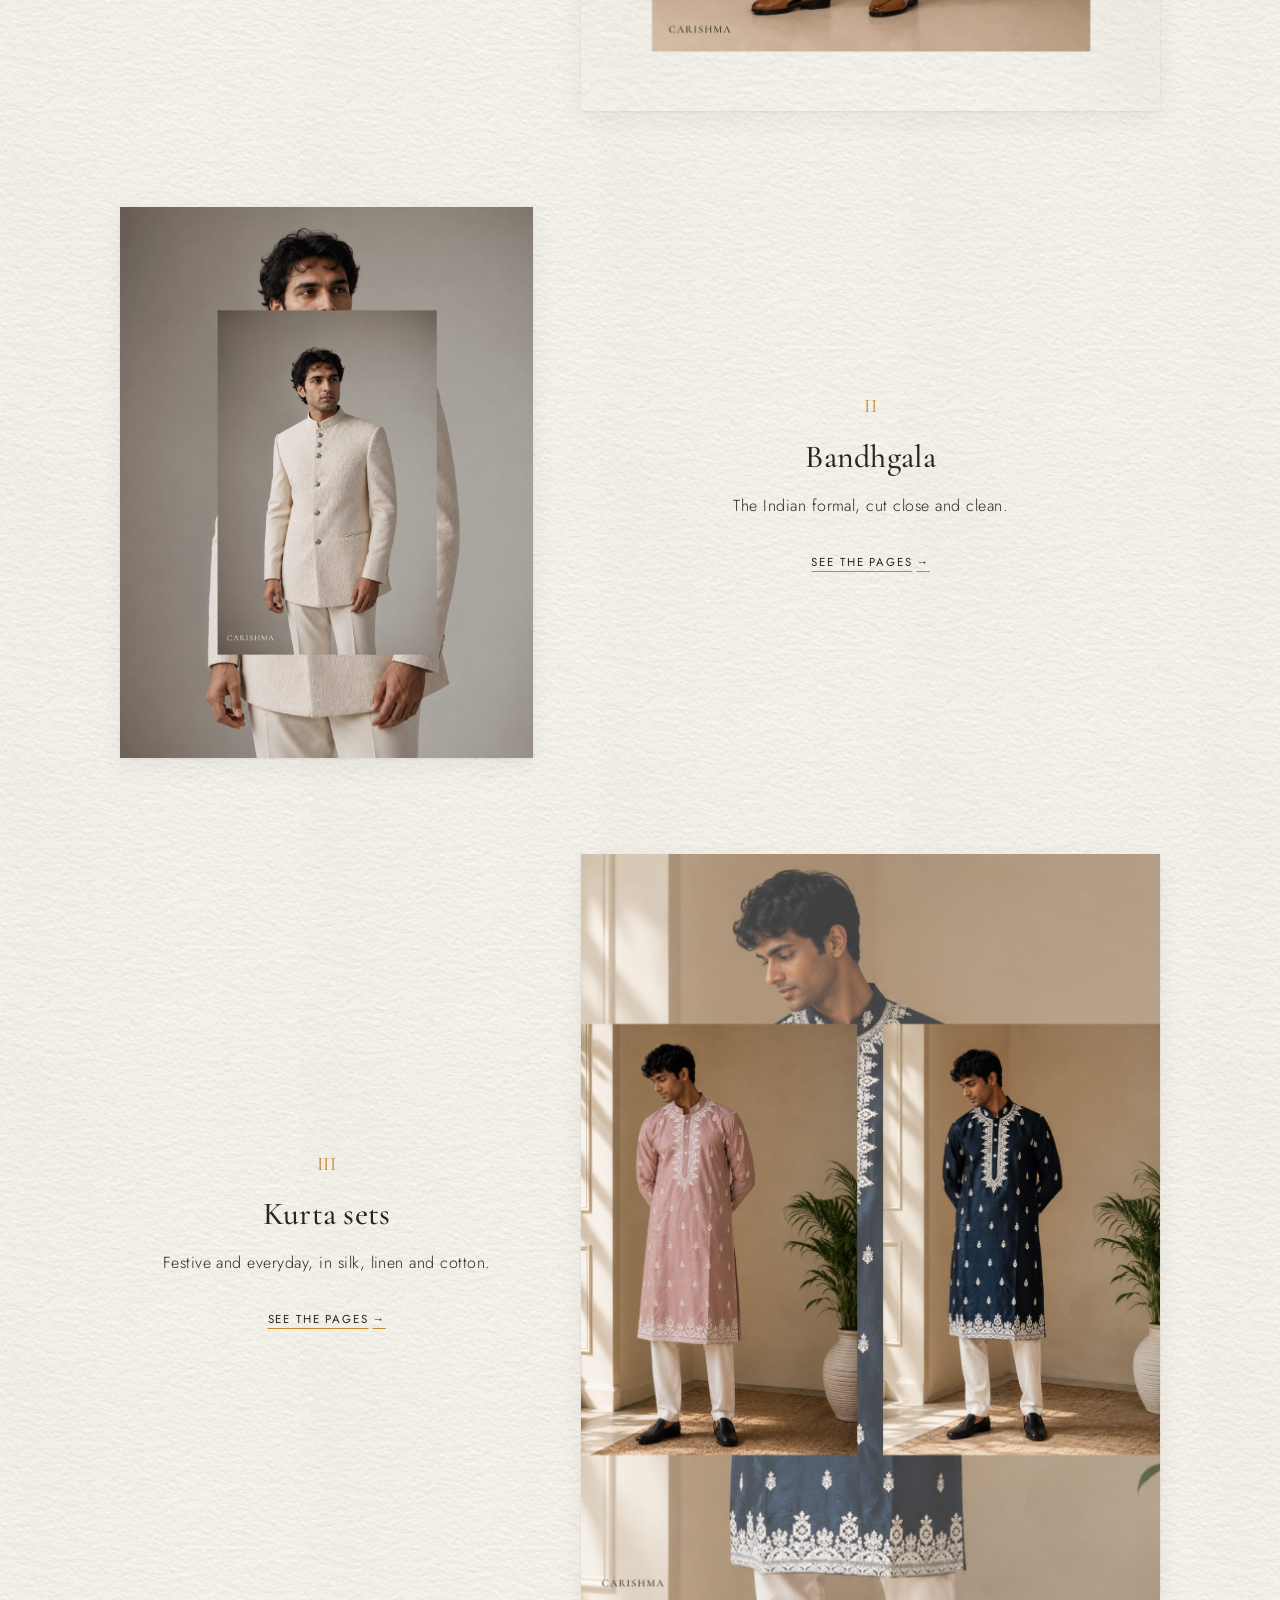
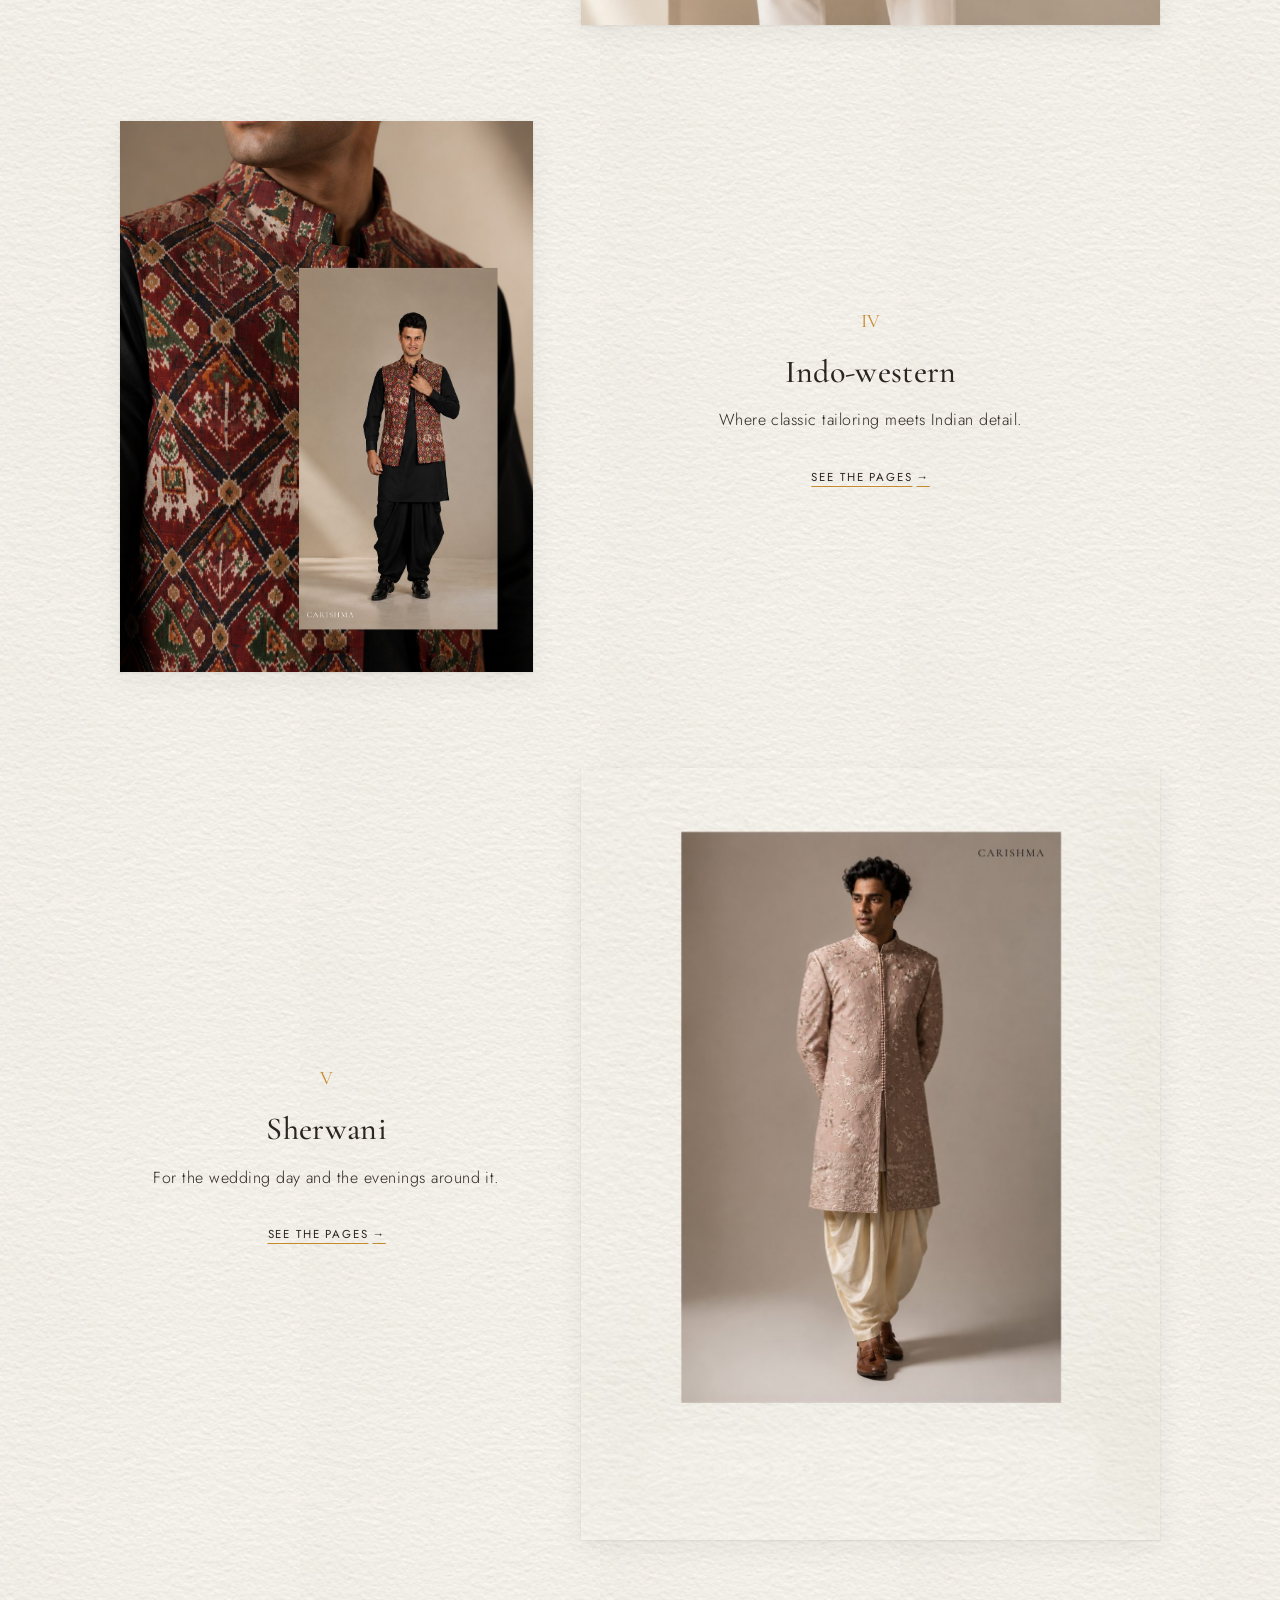
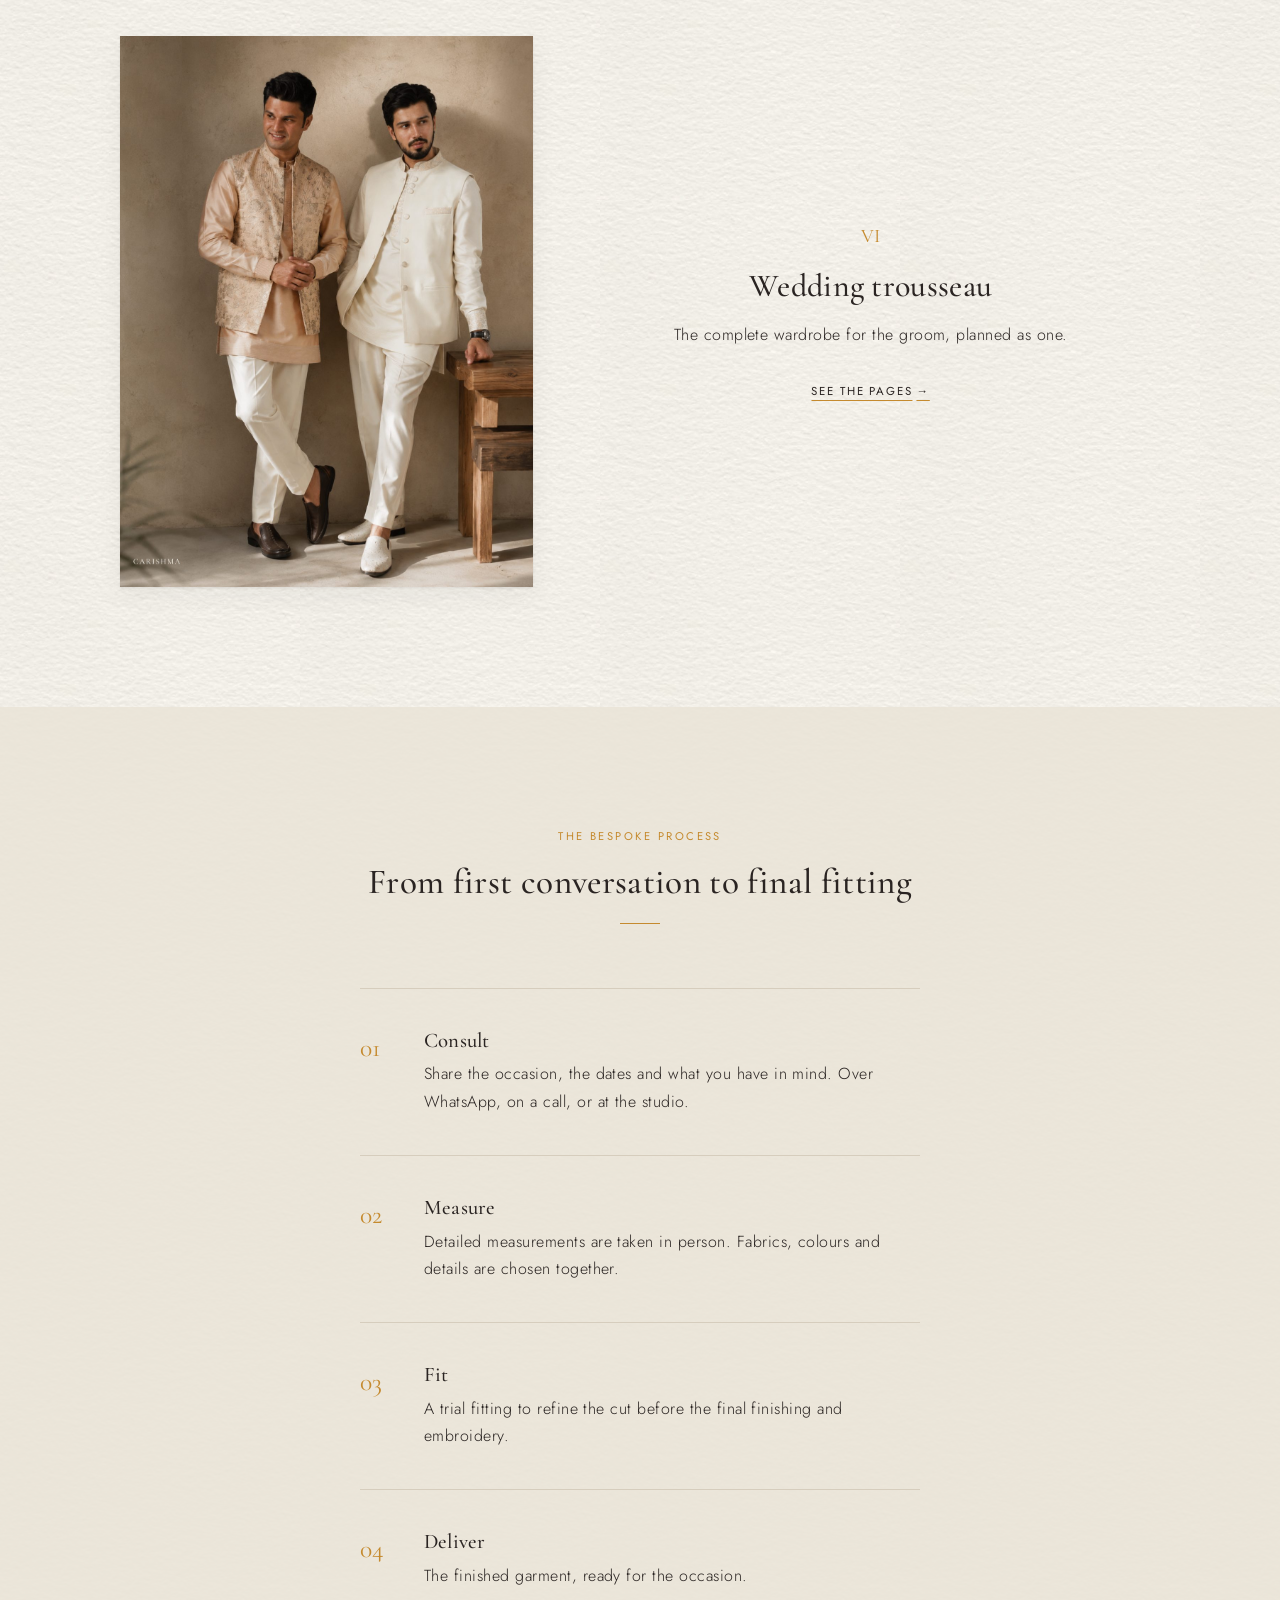
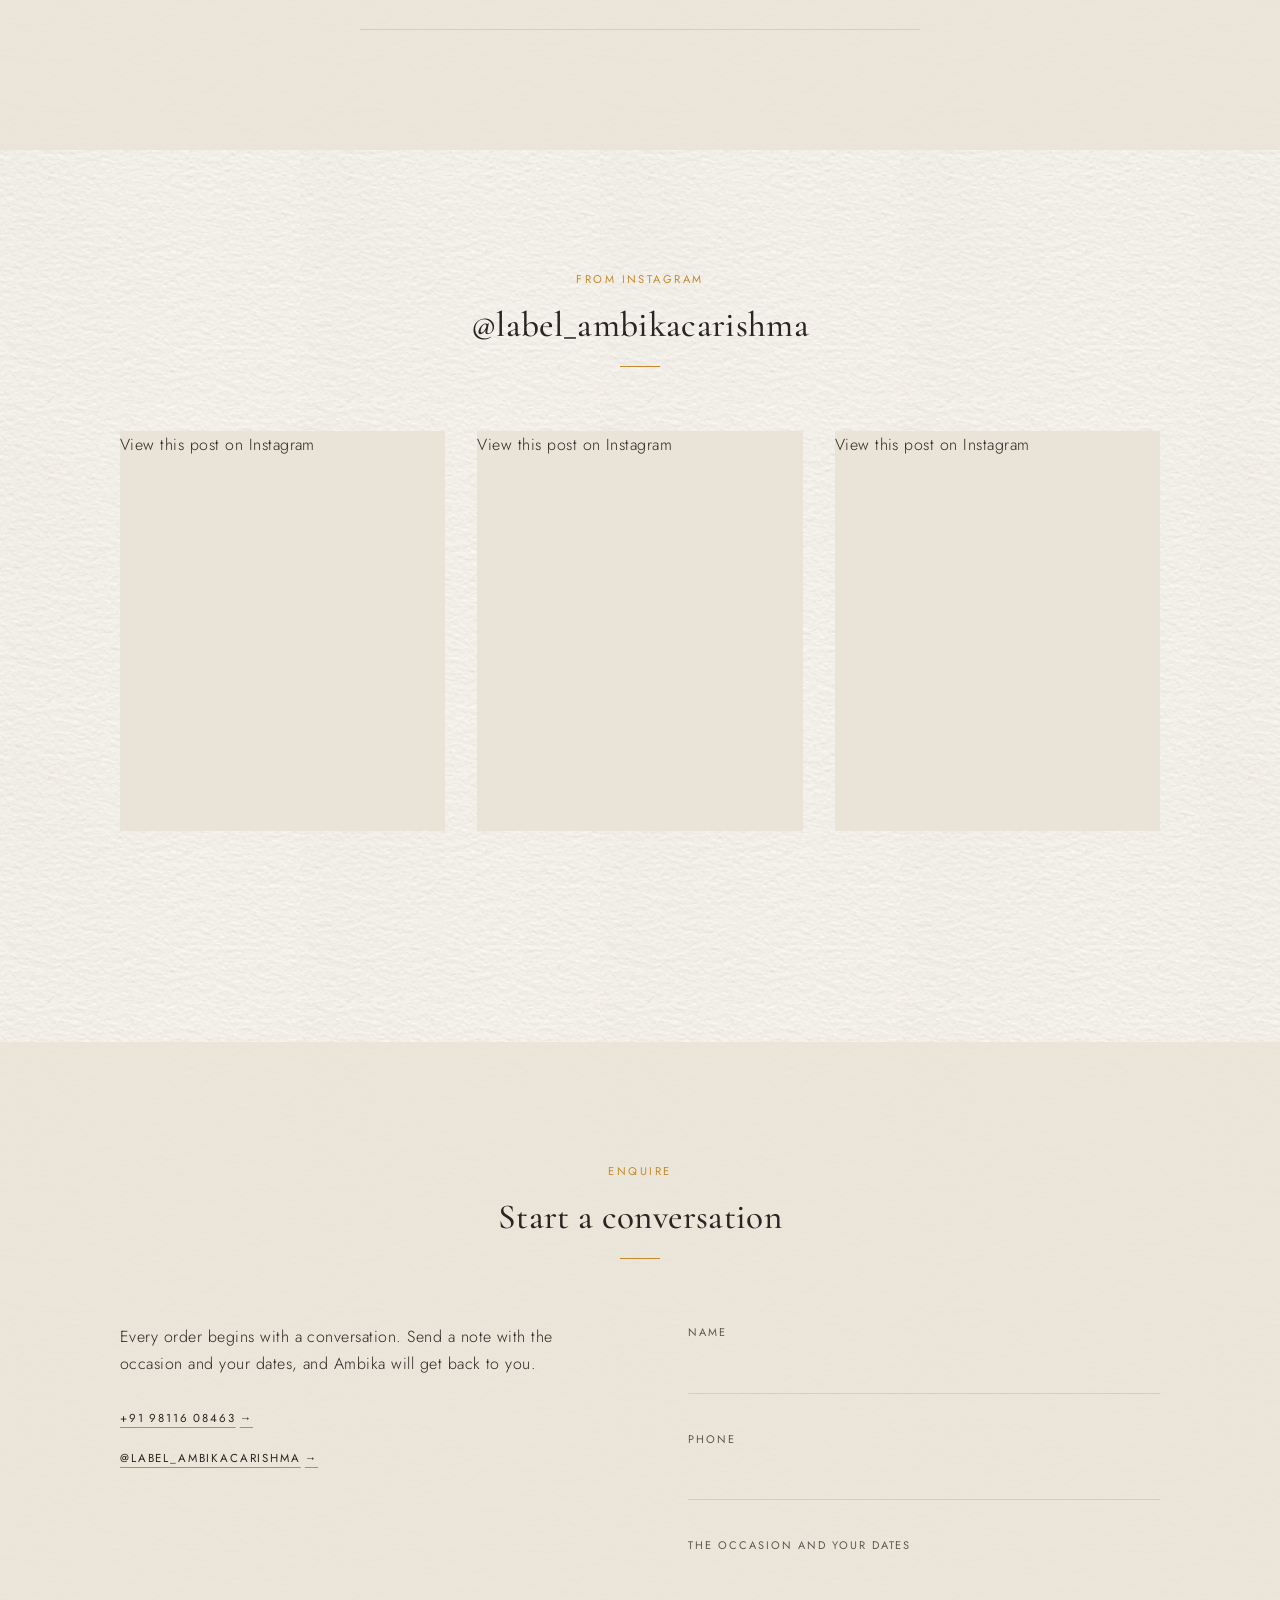
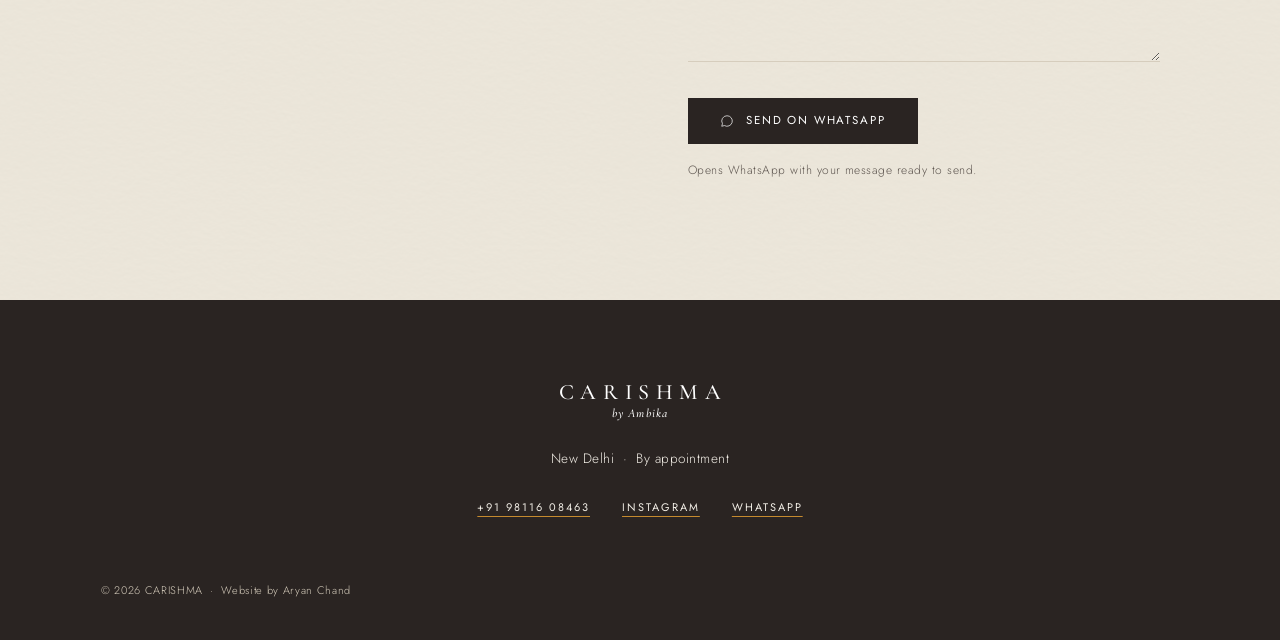
==== commit 967b050e: "Refresh image URLs for the edited catalogue pages" ====
--- a/index.html
+++ b/index.html
@@ -148,7 +148,7 @@
               <a class="link" href="lookbook.html#page-31">See the pages</a>
             </div>
             <a class="collection__figure frame" href="lookbook.html#page-31" tabindex="-1" aria-hidden="true">
-              <img src="assets/catalogue/page-31.jpg" srcset="assets/catalogue/page-31-sm.jpg 600w, assets/catalogue/page-31.jpg 1200w" sizes="(max-width: 720px) 100vw, 640px" width="1200" height="1553" alt="Rose pink embroidered sherwani with ivory dhoti" loading="lazy">
+              <img src="assets/catalogue/page-31.jpg?v=2" srcset="assets/catalogue/page-31-sm.jpg?v=2 600w, assets/catalogue/page-31.jpg?v=2 1200w" sizes="(max-width: 720px) 100vw, 640px" width="1200" height="1553" alt="Rose pink embroidered sherwani with ivory dhoti" loading="lazy">
             </a>
           </article>
 
